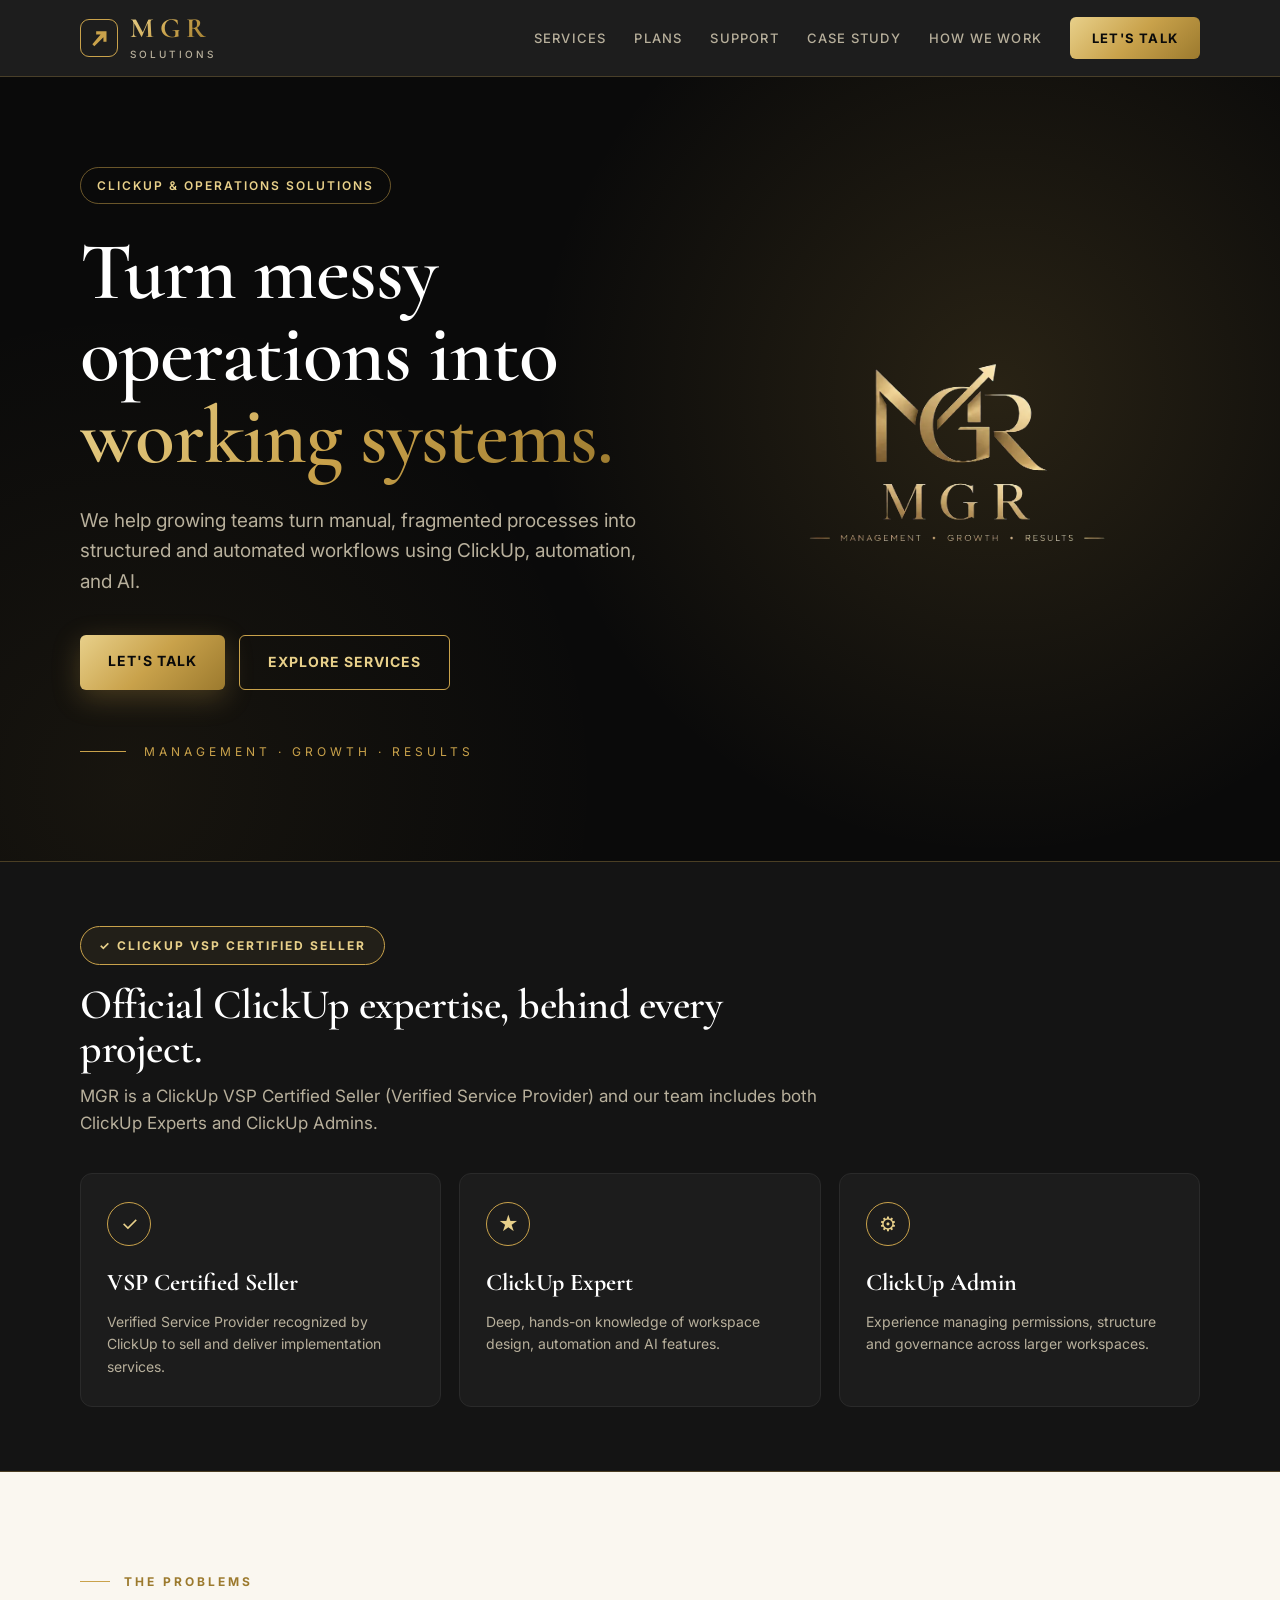
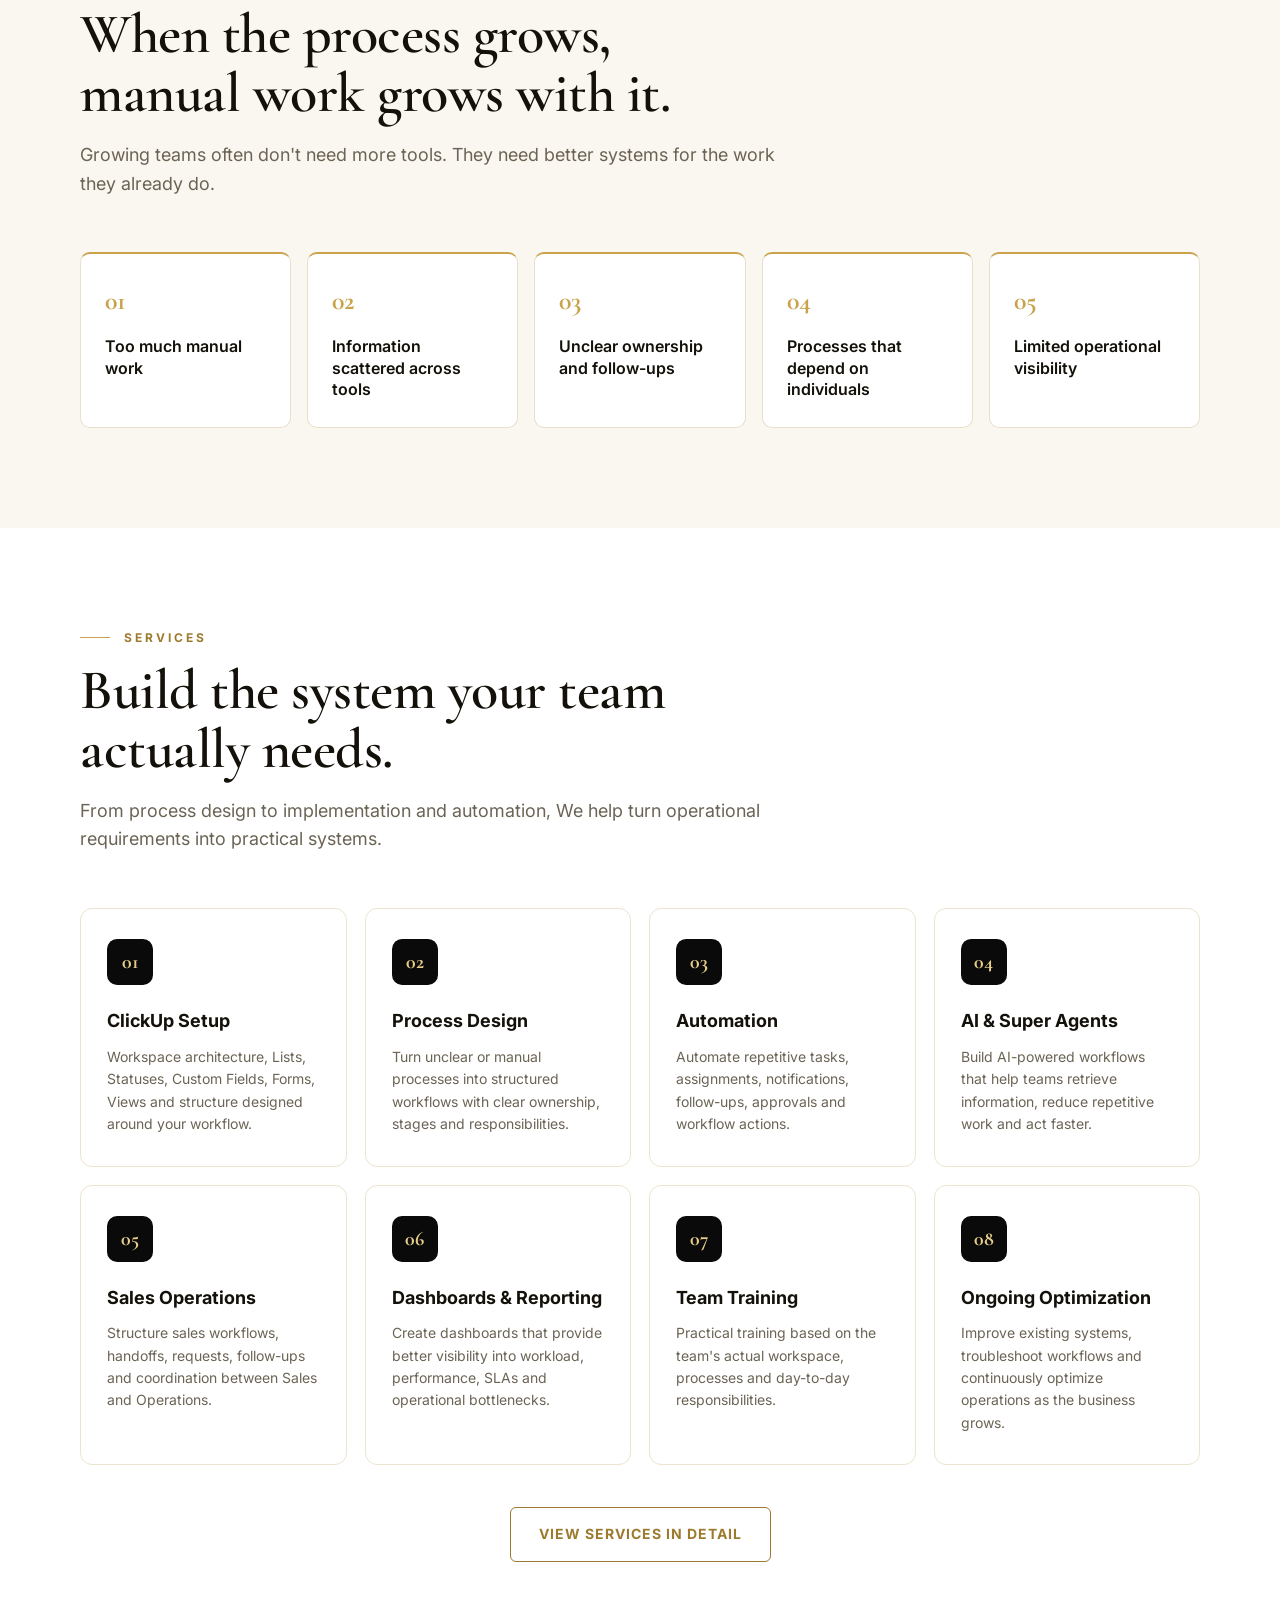
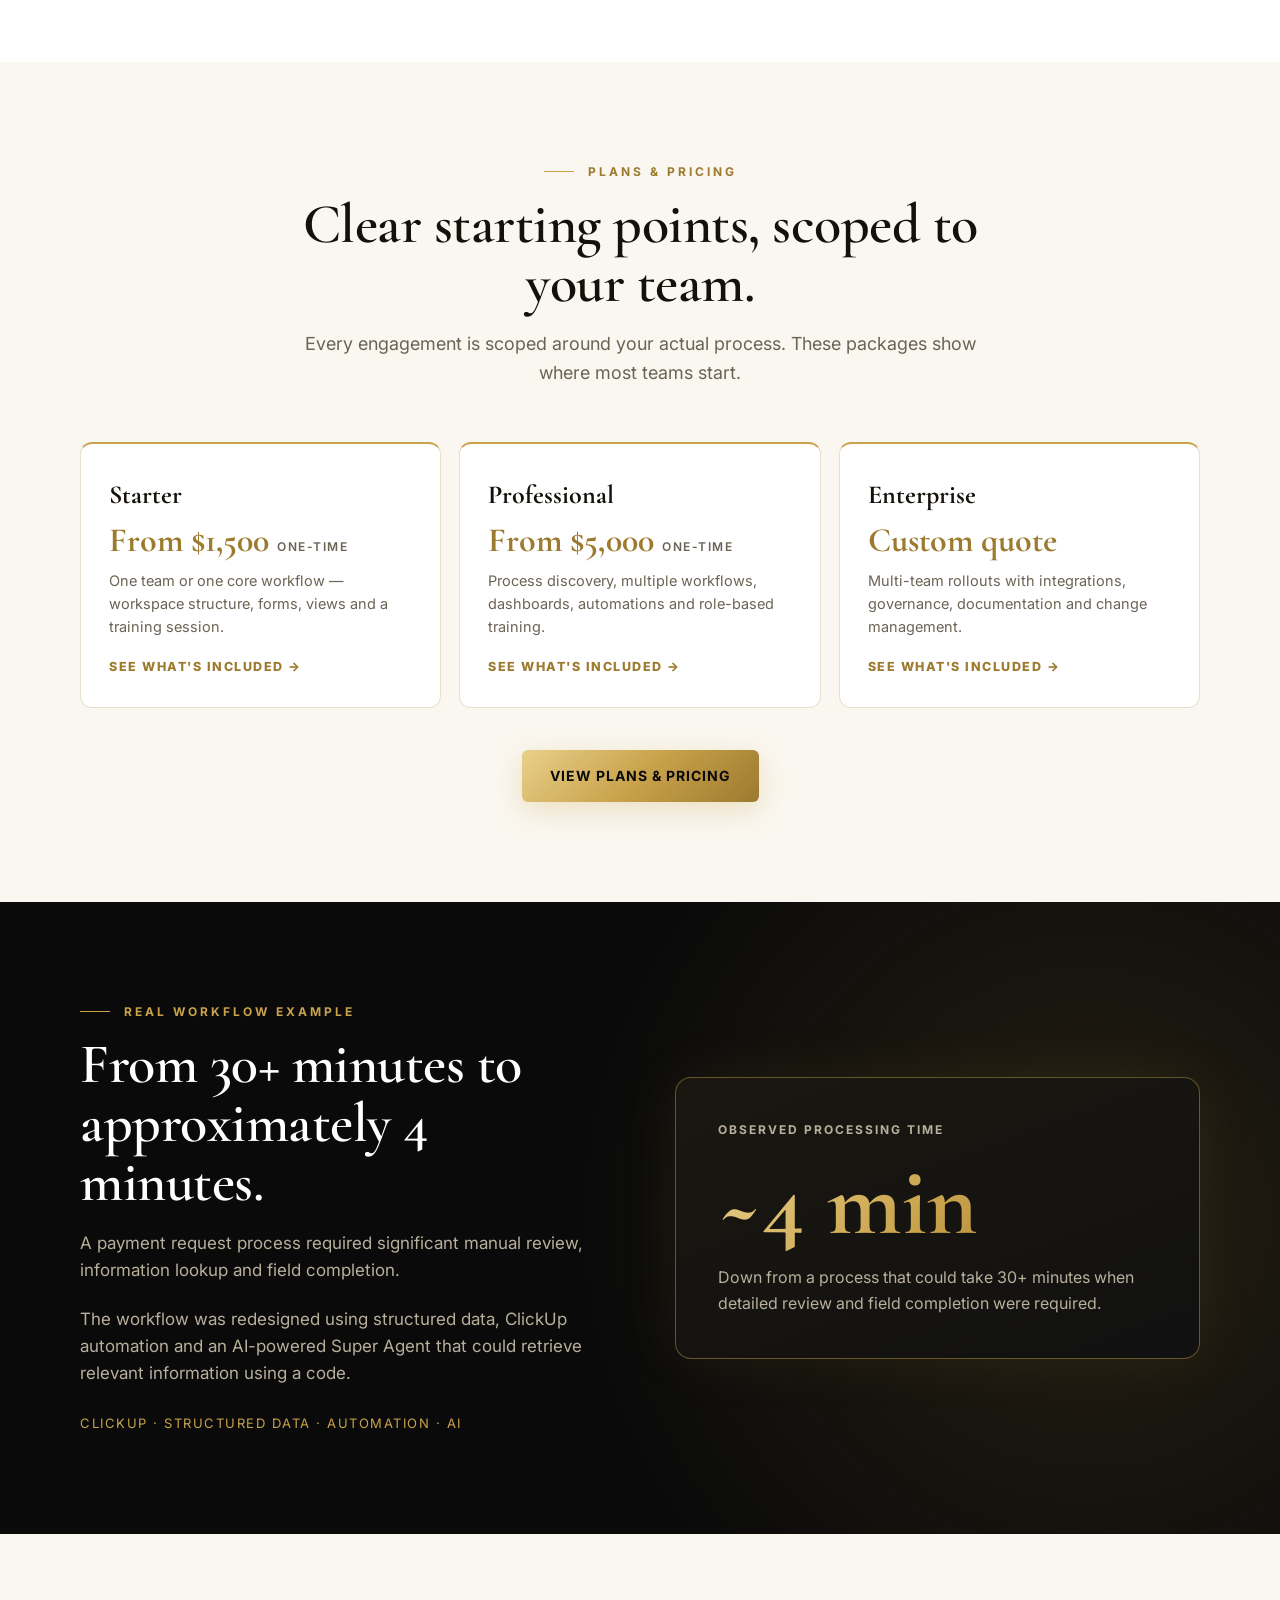
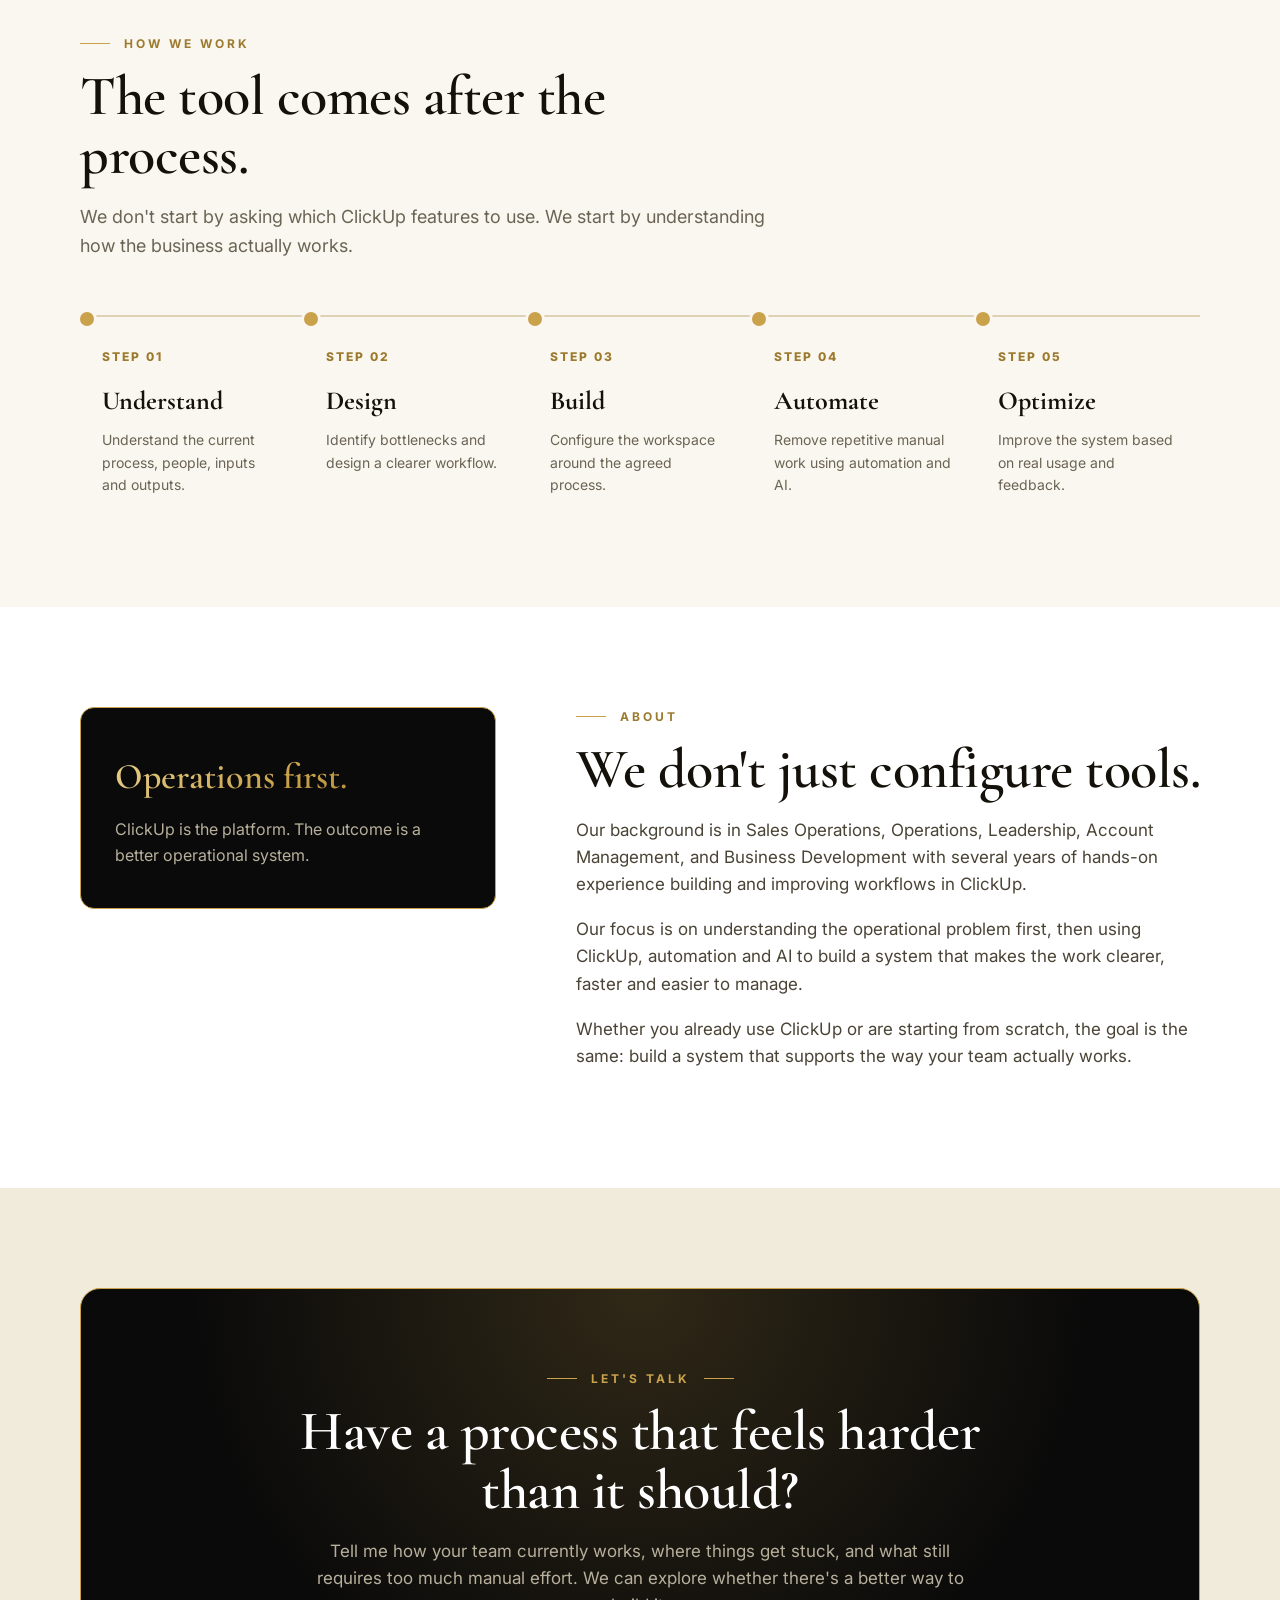
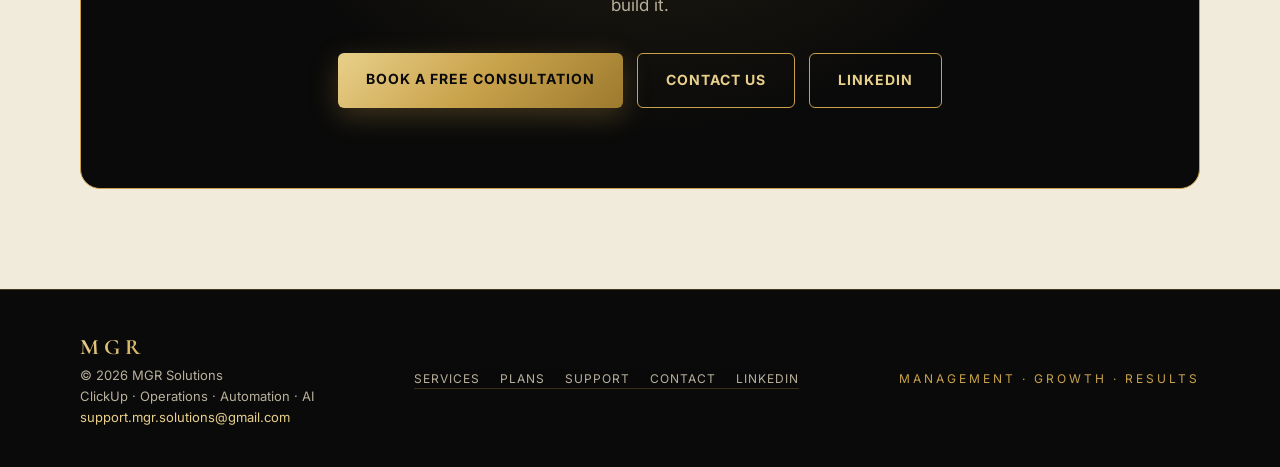
==== index.html @ 0b58a1ce "Match header arrow to logo mark" ====
<!DOCTYPE html>
<html lang="en">
<head>
  <meta charset="UTF-8">
  <meta name="viewport" content="width=device-width, initial-scale=1.0">

  <title>MGR | ClickUp & Operations Solutions</title>
  <meta name="description" content="MGR — Management · Growth · Results. We turn manual and fragmented processes into structured, automated workflows using ClickUp, automation, and AI.">
  <meta name="theme-color" content="#0a0a0a">
  <meta name="author" content="MGR Solutions">

  <link rel="canonical" href="https://mgr-operations.github.io/">
  <meta name="google-site-verification" content="6rIG_R-K0eOKCQrbbVBXYMDTOOjK5aG7Aj3llMGMLXM" />

  <!-- Social sharing -->
  <meta property="og:type" content="website">
  <meta property="og:site_name" content="MGR Solutions">
  <meta property="og:locale" content="en_US">
  <meta property="og:title" content="MGR | ClickUp &amp; Operations Solutions">
  <meta property="og:description" content="Management · Growth · Results. Turn messy operations into working systems with ClickUp, automation and AI.">
  <meta property="og:url" content="https://mgr-operations.github.io/">
  <meta property="og:image" content="https://mgr-operations.github.io/og-image.jpg">
  <meta property="og:image:width" content="1200">
  <meta property="og:image:height" content="630">
  <meta property="og:image:alt" content="MGR Solutions — Management · Growth · Results">
  <meta name="twitter:card" content="summary_large_image">
  <meta name="twitter:title" content="MGR | ClickUp &amp; Operations Solutions">
  <meta name="twitter:description" content="Management · Growth · Results. Turn messy operations into working systems with ClickUp, automation and AI.">
  <meta name="twitter:image" content="https://mgr-operations.github.io/og-image.jpg">
  <meta name="twitter:image:alt" content="MGR Solutions — Management · Growth · Results">

  <!-- Favicon (gold M on black) -->
  <link rel="icon" type="image/png" sizes="512x512" href="favicon.png?v=2">
  <link rel="shortcut icon" href="favicon.png?v=2">
  <link rel="apple-touch-icon" href="favicon.png?v=2">

  <!-- Fonts -->
  <link rel="preconnect" href="https://fonts.googleapis.com">
  <link rel="preconnect" href="https://fonts.gstatic.com" crossorigin>
  <link href="https://fonts.googleapis.com/css2?family=Cormorant+Garamond:wght@500;600;700&family=Inter:wght@400;500;600;700;800&display=swap" rel="stylesheet">

  <!-- Shared styles (used by every page) -->
  <link rel="stylesheet" href="styles.css">

  <!-- Structured data: organisation identity (one definition site-wide) -->
  <script type="application/ld+json">
  {
    "@context": "https://schema.org",
    "@type": "Organization",
    "@id": "https://mgr-operations.github.io/#organization",
    "name": "MGR Solutions",
    "alternateName": "MGR — Management · Growth · Results",
    "url": "https://mgr-operations.github.io/",
    "logo": "https://mgr-operations.github.io/Logo.png",
    "email": "support.mgr.solutions@gmail.com",
    "description": "ClickUp and operations consultancy: process design, workspace implementation, automation and ongoing optimization.",
    "knowsAbout": [
      "ClickUp implementation",
      "Process design and SOPs",
      "Workflow automation",
      "AI agents for operations",
      "Sales operations",
      "Dashboards and reporting"
    ],
    "contactPoint": [
      {
        "@type": "ContactPoint",
        "contactType": "sales",
        "email": "support.mgr.solutions@gmail.com",
        "availableLanguage": "en"
      }
    ],
    "sameAs": [
      "https://www.linkedin.com/company/mgr-ops/"
    ]
  }
  </script>
</head>

<body>

  <!-- NAVIGATION -->
  <nav>
    <div class="container nav-inner">

      <a href="index.html" class="logo" aria-label="MGR Solutions home">
        <span class="logo-mark" aria-hidden="true">
          <svg viewBox="0 0 24 24" aria-hidden="true">
            <path d="M4 19.6 6.4 22 17.3 11.1v5.3H21V4h-12.4v3.7h5.3z"/>
          </svg>
        </span>
        <span class="logo-stack">
          <span class="logo-text">MGR</span>
          <span class="logo-sub">Solutions</span>
        </span>
      </a>

      <input type="checkbox" id="nav-toggle" class="nav-toggle" aria-label="Toggle navigation menu">
      <label for="nav-toggle" class="nav-toggle-label" aria-hidden="true"><span></span><span></span><span></span></label>

      <div class="nav-links">
        <a href="services.html">Services</a>
        <a href="plans.html">Plans</a>
        <a href="support.html">Support</a>
        <a href="#case-study">Case Study</a>
        <a href="#process">How We Work</a>
        <a href="#contact" class="nav-button">Let's Talk</a>
      </div>

    </div>
  </nav>


  <!-- HERO -->
  <header class="hero">
    <div class="container">
      <div class="hero-grid">

        <div class="hero-content">

          <div class="eyebrow">ClickUp & Operations Solutions</div>

          <h1>
            Turn messy operations into
            <span class="gold-text">working systems.</span>
          </h1>

          <p class="hero-text">
            We help growing teams turn manual, fragmented processes into
            structured and automated workflows using ClickUp, automation,
            and AI.
          </p>

          <div class="buttons">
            <a href="#contact" class="button button-primary">Let's Talk</a>
            <a href="services.html" class="button button-secondary">Explore Services</a>
          </div>

          <div class="hero-tagline">Management · Growth · Results</div>

        </div>

        <!-- Hero logo: logo-hero.webp (1120x747, ~16 KB). The full-size
             Logo.png stays in the repository for the schema.org logo and as
             the source for regenerating this file. The text fallback below
             shows if the image cannot load. -->
        <div class="logo-visual">
          <img
            src="logo-hero.webp"
            alt="MGR — Management, Growth, Results"
            width="1120"
            height="747"
            fetchpriority="high"
            onerror="this.parentNode.classList.add('no-img')">
          <div class="logo-fallback">
            <div class="big">MGR</div>
            <div class="tag">Management · Growth · Results</div>
          </div>
        </div>

      </div>
    </div>
  </header>


<!-- CREDENTIALS -->
<section class="credentials" aria-label="ClickUp credentials">
  <div class="container">

    <div class="credentials-head">
      <div class="credentials-badge">✓ ClickUp VSP Certified Seller</div>

      <h2>Official ClickUp expertise, behind every project.</h2>

      <p>
        MGR is a ClickUp VSP Certified Seller (Verified Service Provider)
        and our team includes both ClickUp Experts and ClickUp Admins.
      </p>
    </div>

    <div class="credentials-grid">

      <div class="credential">
        <div class="credential-icon">✓</div>
        <h3>VSP Certified Seller</h3>
        <p>Verified Service Provider recognized by ClickUp to sell and deliver implementation services.</p>
      </div>

      <div class="credential">
        <div class="credential-icon">★</div>
        <h3>ClickUp Expert</h3>
        <p>Deep, hands-on knowledge of workspace design, automation and AI features.</p>
      </div>

      <div class="credential">
        <div class="credential-icon">⚙</div>
        <h3>ClickUp Admin</h3>
        <p>Experience managing permissions, structure and governance across larger workspaces.</p>
      </div>

    </div>

  </div>
</section>

  <!-- PROBLEMS -->
  <section class="problems">
    <div class="container">

      <div class="section-header">
        <div class="section-label">The problems</div>
        <h2>When the process grows, manual work grows with it.</h2>
        <p class="section-description">
          Growing teams often don't need more tools.
          They need better systems for the work they already do.
        </p>
      </div>

      <div class="problem-grid">
        <div class="problem">
          <div class="problem-number">01</div>
          <h3>Too much manual work</h3>
        </div>
        <div class="problem">
          <div class="problem-number">02</div>
          <h3>Information scattered across tools</h3>
        </div>
        <div class="problem">
          <div class="problem-number">03</div>
          <h3>Unclear ownership and follow-ups</h3>
        </div>
        <div class="problem">
          <div class="problem-number">04</div>
          <h3>Processes that depend on individuals</h3>
        </div>
        <div class="problem">
          <div class="problem-number">05</div>
          <h3>Limited operational visibility</h3>
        </div>
      </div>

    </div>
  </section>


  <!-- SERVICES -->
  <section id="services">
    <div class="container">

      <div class="section-header">
        <div class="section-label">Services</div>
        <h2>Build the system your team actually needs.</h2>
        <p class="section-description">
          From process design to implementation and automation,
          We help turn operational requirements into practical systems.
        </p>
      </div>

      <div class="services-grid">

        <div class="service">
          <div class="service-icon">01</div>
          <h3>ClickUp Setup</h3>
          <p>Workspace architecture, Lists, Statuses, Custom Fields, Forms, Views and structure designed around your workflow.</p>
        </div>

        <div class="service">
          <div class="service-icon">02</div>
          <h3>Process Design</h3>
          <p>Turn unclear or manual processes into structured workflows with clear ownership, stages and responsibilities.</p>
        </div>

        <div class="service">
          <div class="service-icon">03</div>
          <h3>Automation</h3>
          <p>Automate repetitive tasks, assignments, notifications, follow-ups, approvals and workflow actions.</p>
        </div>

        <div class="service">
          <div class="service-icon">04</div>
          <h3>AI & Super Agents</h3>
          <p>Build AI-powered workflows that help teams retrieve information, reduce repetitive work and act faster.</p>
        </div>

        <div class="service">
          <div class="service-icon">05</div>
          <h3>Sales Operations</h3>
          <p>Structure sales workflows, handoffs, requests, follow-ups and coordination between Sales and Operations.</p>
        </div>

        <div class="service">
          <div class="service-icon">06</div>
          <h3>Dashboards & Reporting</h3>
          <p>Create dashboards that provide better visibility into workload, performance, SLAs and operational bottlenecks.</p>
        </div>

        <div class="service">
          <div class="service-icon">07</div>
          <h3>Team Training</h3>
          <p>Practical training based on the team's actual workspace, processes and day-to-day responsibilities.</p>
        </div>

        <div class="service">
          <div class="service-icon">08</div>
          <h3>Ongoing Optimization</h3>
          <p>Improve existing systems, troubleshoot workflows and continuously optimize operations as the business grows.</p>
        </div>

      </div>

      <div class="buttons center" style="margin-top: 42px;">
        <a href="services.html" class="button button-secondary" style="color: var(--gold-dark); border-color: var(--gold-dark);">View services in detail</a>
      </div>

    </div>
  </section>


  <!-- PLANS TEASER -->
  <section class="plans-teaser">
    <div class="container">

      <div class="section-header center">
        <div class="section-label">Plans & pricing</div>
        <h2>Clear starting points, scoped to your team.</h2>
        <p class="section-description">
          Every engagement is scoped around your actual process.
          These packages show where most teams start.
        </p>
      </div>

      <div class="teaser-grid">

        <div class="teaser-card">
          <div class="teaser-name">Starter</div>
          <div class="teaser-price">From $1,500 <small>one-time</small></div>
          <p class="teaser-desc">One team or one core workflow — workspace structure, forms, views and a training session.</p>
          <a class="teaser-link" href="plans.html">See what's included →</a>
        </div>

        <div class="teaser-card">
          <div class="teaser-name">Professional</div>
          <div class="teaser-price">From $5,000 <small>one-time</small></div>
          <p class="teaser-desc">Process discovery, multiple workflows, dashboards, automations and role-based training.</p>
          <a class="teaser-link" href="plans.html">See what's included →</a>
        </div>

        <div class="teaser-card">
          <div class="teaser-name">Enterprise</div>
          <div class="teaser-price">Custom quote</div>
          <p class="teaser-desc">Multi-team rollouts with integrations, governance, documentation and change management.</p>
          <a class="teaser-link" href="plans.html">See what's included →</a>
        </div>

      </div>

      <div class="buttons center" style="margin-top: 42px;">
        <a href="plans.html" class="button button-primary">View plans & pricing</a>
      </div>

    </div>
  </section>


  <!-- CASE STUDY -->
  <section id="case-study" class="case-study">
    <div class="container">
      <div class="case-grid">

        <div>
          <div class="section-label">Real workflow example</div>

          <h2>From 30+ minutes to approximately 4 minutes.</h2>

          <p class="case-description">
            A payment request process required significant manual
            review, information lookup and field completion.
          </p>

          <p class="case-description">
            The workflow was redesigned using structured data,
            ClickUp automation and an AI-powered Super Agent
            that could retrieve relevant information using a code.
          </p>

          <div class="case-tools">ClickUp · Structured Data · Automation · AI</div>
        </div>

        <div class="case-result">
          <div class="result-label">Observed processing time</div>
          <div class="result-number">~4 min</div>
          <p class="result-text">
            Down from a process that could take 30+ minutes
            when detailed review and field completion were required.
          </p>
        </div>

      </div>
    </div>
  </section>


  <!-- PROCESS -->
  <section id="process" class="process">
    <div class="container">

      <div class="section-header">
        <div class="section-label">How We work</div>
        <h2>The tool comes after the process.</h2>
        <p class="section-description">
          We don't start by asking which ClickUp features to use.
          We start by understanding how the business actually works.
        </p>
      </div>

      <div class="process-grid">

        <div class="process-step">
          <div class="step-number">STEP 01</div>
          <h3>Understand</h3>
          <p>Understand the current process, people, inputs and outputs.</p>
        </div>

        <div class="process-step">
          <div class="step-number">STEP 02</div>
          <h3>Design</h3>
          <p>Identify bottlenecks and design a clearer workflow.</p>
        </div>

        <div class="process-step">
          <div class="step-number">STEP 03</div>
          <h3>Build</h3>
          <p>Configure the workspace around the agreed process.</p>
        </div>

        <div class="process-step">
          <div class="step-number">STEP 04</div>
          <h3>Automate</h3>
          <p>Remove repetitive manual work using automation and AI.</p>
        </div>

        <div class="process-step">
          <div class="step-number">STEP 05</div>
          <h3>Optimize</h3>
          <p>Improve the system based on real usage and feedback.</p>
        </div>

      </div>

    </div>
  </section>


  <!-- ABOUT -->
  <section>
    <div class="container">
      <div class="about-grid">

        <div class="about-box">
          <h3>Operations first.</h3>
          <p>ClickUp is the platform. The outcome is a better operational system.</p>
        </div>

        <div class="about-text">
          <div class="section-label">About</div>

          <h2>We don't just configure tools.</h2>

          <p>
            Our background is in Sales Operations, Operations, Leadership, Account Management, and Business Development 
            with several years of hands-on experience building and improving
            workflows in ClickUp.
          </p>

          <p>
            Our focus is on understanding the operational problem first,
            then using ClickUp, automation and AI to build a system that
            makes the work clearer, faster and easier to manage.
          </p>

          <p>
            Whether you already use ClickUp or are starting from scratch,
            the goal is the same: build a system that supports the way
            your team actually works.
          </p>
        </div>

      </div>
    </div>
  </section>


  <!-- CTA -->
  <section id="contact" class="cta">
    <div class="container">
      <div class="cta-box">

        <div class="section-label">Let's talk</div>

        <h2>Have a process that feels harder than it should?</h2>

        <p>
          Tell me how your team currently works, where things get stuck,
          and what still requires too much manual effort.
          We can explore whether there's a better way to build it.
        </p>

        <div class="buttons center">
          <a
            href="https://calendar.app.google/kSTQg4EKwsXCZoSx8"
            target="_blank"
            rel="noopener"
            class="button button-primary">
            Book a Free Consultation
          </a>
          <a
            href="mailto:support.mgr.solutions@gmail.com?subject=Enquiry%20-%20MGR%20Solutions"
            class="button button-secondary">
            Contact Us
          </a>
          <a
            href="https://www.linkedin.com/company/mgr-ops/home/?viewAsMember=true"
            target="_blank"
            rel="noopener"
            class="button button-secondary">
            LinkedIn
          </a>
        </div>

      </div>
    </div>
  </section>


  <!-- FOOTER -->
  <footer>
    <div class="container footer-inner">
      <div>
        <div class="footer-brand">MGR</div>
        <div>© 2026 MGR Solutions</div>
        <div>ClickUp · Operations · Automation · AI</div>
        <div><a class="footer-email" href="mailto:support.mgr.solutions@gmail.com">support.mgr.solutions@gmail.com</a></div>
      </div>

      <nav class="footer-links" aria-label="Footer">
        <a href="services.html">Services</a>
        <a href="plans.html">Plans</a>
        <a href="support.html">Support</a>
        <a href="#contact">Contact</a>
        <a href="https://www.linkedin.com/company/mgr-ops/home/?viewAsMember=true" target="_blank" rel="noopener">LinkedIn</a>
      </nav>

      <div class="footer-tagline">Management · Growth · Results</div>
    </div>
  </footer>

</body>
</html>
---- styles.css ----
/* ============================================================
   MGR Solutions — shared stylesheet
   Used by index.html, services.html, plans.html, support.html
   Extracted from the original inline <style> in index.html.
   ============================================================ */

:root {
  --black: #0a0a0a;
  --charcoal: #141414;
  --graphite: #1c1c1c;
  --line-dark: #2a2a2a;
  --gold: #c9a24b;
  --gold-light: #e8d08a;
  --gold-dark: #9c7a2e;
  --gold-gradient: linear-gradient(135deg, #e8d08a 0%, #c9a24b 50%, #9c7a2e 100%);
  --ivory: #faf7f0;
  --cream: #f1ebdc;
  --text: #14110a;
  --muted: #6b6455;
  --muted-light: #b8b09c;
  --serif: "Cormorant Garamond", "Playfair Display", Georgia, serif;
  --sans: Inter, -apple-system, BlinkMacSystemFont, "Segoe UI", Roboto, Arial, sans-serif;
}

* { margin: 0; padding: 0; box-sizing: border-box; }

html { scroll-behavior: smooth; scroll-padding-top: 80px; }

body {
  font-family: var(--sans);
  background: #ffffff;
  color: var(--text);
  line-height: 1.6;
  -webkit-font-smoothing: antialiased;
}

a { text-decoration: none; color: inherit; }

.container { width: min(1120px, 92%); margin: 0 auto; }

.gold-text {
  background: var(--gold-gradient);
  -webkit-background-clip: text;
  background-clip: text;
  -webkit-text-fill-color: transparent;
  color: var(--gold);
}

/* ---------- NAVIGATION ---------- */

nav {
  position: sticky;
  top: 0;
  z-index: 1000;
  background: rgba(10, 10, 10, 0.92);
  backdrop-filter: blur(12px);
  -webkit-backdrop-filter: blur(12px);
  border-bottom: 1px solid rgba(201, 162, 75, 0.25);
}

.nav-inner {
  height: 76px;
  display: flex;
  align-items: center;
  justify-content: space-between;
}

.logo {
  display: flex;
  align-items: center;
  gap: 12px;
}

.logo-mark {
  width: 38px;
  height: 38px;
  border: 1px solid var(--gold);
  border-radius: 9px;
  display: flex;
  align-items: center;
  justify-content: center;
}

.logo-mark svg { width: 20px; height: 20px; fill: var(--gold); }

.logo-text {
  font-family: var(--serif);
  font-size: 28px;
  font-weight: 700;
  letter-spacing: 6px;
  line-height: 1;
  background: var(--gold-gradient);
  -webkit-background-clip: text;
  background-clip: text;
  -webkit-text-fill-color: transparent;
}

.logo-sub {
  font-size: 10px;
  letter-spacing: 3px;
  text-transform: uppercase;
  color: var(--muted-light);
  margin-top: 4px;
  display: block;
  -webkit-text-fill-color: var(--muted-light);
  font-family: var(--sans);
  font-weight: 500;
  letter-spacing: 3px;
}

.logo-stack { display: flex; flex-direction: column; }

.nav-links {
  display: flex;
  gap: 28px;
  align-items: center;
  font-size: 13px;
  font-weight: 500;
  letter-spacing: 1.2px;
  text-transform: uppercase;
  color: var(--muted-light);
}

.nav-links a:hover { color: var(--gold-light); }

.nav-links a.active { color: var(--gold-light); }

.nav-links .nav-button {
  padding: 11px 22px;
  border-radius: 6px;
  background: var(--gold-gradient);
  color: var(--black);
  font-weight: 700;
}

.nav-links .nav-button:hover { color: var(--black); opacity: 0.9; }

/* Mobile menu (CSS-only toggle) */

.nav-toggle { display: none; }
.nav-toggle-label { display: none; }

/* ---------- HERO ---------- */

.hero {
  position: relative;
  padding: 90px 0 100px;
  background:
    radial-gradient(circle at 78% 40%, rgba(201,162,75,0.16) 0, transparent 42%),
    radial-gradient(circle at 10% 90%, rgba(201,162,75,0.07) 0, transparent 35%),
    var(--black);
  color: #fff;
  overflow: hidden;
}

.hero-grid {
  display: grid;
  grid-template-columns: 1.1fr 0.9fr;
  gap: 40px;
  align-items: center;
}

.eyebrow {
  display: inline-block;
  padding: 8px 16px;
  border: 1px solid rgba(201,162,75,0.5);
  border-radius: 999px;
  font-size: 12px;
  font-weight: 600;
  letter-spacing: 2px;
  text-transform: uppercase;
  color: var(--gold-light);
  margin-bottom: 28px;
}

h1 {
  font-family: var(--serif);
  font-size: clamp(46px, 6.4vw, 82px);
  line-height: 1;
  letter-spacing: -1px;
  font-weight: 600;
  margin-bottom: 28px;
  color: #fff;
}

.hero-text {
  font-size: 19px;
  color: var(--muted-light);
  max-width: 560px;
  margin-bottom: 38px;
}

.buttons { display: flex; gap: 14px; flex-wrap: wrap; }
.buttons.center { justify-content: center; }

.button {
  display: inline-block;
  padding: 15px 28px;
  border-radius: 6px;
  font-weight: 700;
  font-size: 14px;
  letter-spacing: 1px;
  text-transform: uppercase;
  transition: 0.25s ease;
}

.button-primary {
  background: var(--gold-gradient);
  color: var(--black);
  box-shadow: 0 8px 28px rgba(201,162,75,0.28);
}

.button-primary:hover { transform: translateY(-2px); box-shadow: 0 12px 34px rgba(201,162,75,0.4); }

.button-secondary {
  border: 1px solid var(--gold);
  color: var(--gold-light);
  background: transparent;
}

.button-secondary:hover { background: rgba(201,162,75,0.12); }

/* Logo visual in hero */
.logo-visual {
  position: relative;
  display: flex;
  align-items: center;
  justify-content: center;
}

.logo-visual img {
  width: 100%;
  max-width: 560px;
  height: auto;
  display: block;
  mix-blend-mode: lighten;
  -webkit-mask-image: radial-gradient(ellipse at center, #000 55%, transparent 100%);
  mask-image: radial-gradient(ellipse at center, #000 55%, transparent 100%);
}

/* Fallback shown only if Logo.png is missing */
.logo-fallback { display: none; text-align: center; }

.logo-visual.no-img img { display: none; }
.logo-visual.no-img .logo-fallback { display: block; }

.logo-fallback .big {
  font-family: var(--serif);
  font-size: clamp(90px, 14vw, 170px);
  font-weight: 700;
  line-height: 1;
  letter-spacing: 8px;
  background: var(--gold-gradient);
  -webkit-background-clip: text;
  background-clip: text;
  -webkit-text-fill-color: transparent;
}

.logo-fallback .tag {
  margin-top: 14px;
  font-size: 13px;
  letter-spacing: 4px;
  text-transform: uppercase;
  color: var(--gold);
}

.hero-tagline {
  margin-top: 52px;
  display: flex;
  align-items: center;
  gap: 18px;
  font-size: 12px;
  letter-spacing: 4px;
  text-transform: uppercase;
  color: var(--gold);
}

.hero-tagline::before {
  content: "";
  width: 46px;
  height: 1px;
  background: var(--gold);
}

/* ---------- GENERAL SECTIONS ---------- */

section { padding: 100px 0; }

.section-header { max-width: 700px; margin-bottom: 54px; }

.section-header.center { margin-left: auto; margin-right: auto; text-align: center; }
.section-header.center .section-label { justify-content: center; }

.section-label {
  text-transform: uppercase;
  font-size: 12px;
  letter-spacing: 3px;
  font-weight: 700;
  color: var(--gold-dark);
  margin-bottom: 14px;
  display: flex;
  align-items: center;
  gap: 14px;
}

.section-label::before {
  content: "";
  width: 30px;
  height: 1px;
  background: var(--gold);
}

h2 {
  font-family: var(--serif);
  font-size: clamp(36px, 5vw, 56px);
  line-height: 1.05;
  letter-spacing: -0.5px;
  font-weight: 600;
  margin-bottom: 18px;
}

.section-description { color: var(--muted); font-size: 18px; }

/* ---------- INNER PAGE HERO ---------- */

.page-hero {
  background:
    radial-gradient(circle at 82% 25%, rgba(201,162,75,0.16) 0, transparent 45%),
    var(--black);
  color: #fff;
  padding: 64px 0 62px;
}

.breadcrumb {
  font-size: 12px;
  letter-spacing: 2px;
  text-transform: uppercase;
  color: var(--muted-light);
  margin-bottom: 26px;
}

.breadcrumb a { color: var(--gold); }
.breadcrumb a:hover { color: var(--gold-light); }
.breadcrumb .sep { margin: 0 9px; color: #5a564b; }

.page-hero h1 {
  font-size: clamp(40px, 5.6vw, 66px);
  margin-bottom: 20px;
  max-width: 900px;
}

.page-hero .lead {
  font-size: 18px;
  color: var(--muted-light);
  max-width: 660px;
  margin-bottom: 32px;
}

/* ---------- CREDENTIALS ---------- */

.credentials {
  padding: 64px 0;
  background: var(--charcoal);
  border-top: 1px solid rgba(201,162,75,0.3);
  border-bottom: 1px solid rgba(201,162,75,0.3);
  color: #fff;
}

.credentials-head {
  max-width: 760px;
  margin-bottom: 36px;
}

.credentials-badge {
  display: inline-flex;
  align-items: center;
  gap: 10px;
  padding: 9px 18px;
  border: 1px solid var(--gold);
  border-radius: 999px;
  font-size: 12px;
  font-weight: 700;
  letter-spacing: 2px;
  text-transform: uppercase;
  color: var(--gold-light);
  background: rgba(201,162,75,0.08);
  margin-bottom: 18px;
}

.credentials-head h2 {
  font-size: clamp(30px, 4vw, 42px);
  color: #fff;
  margin-bottom: 12px;
}

.credentials-head p {
  color: var(--muted-light);
  font-size: 17px;
}

.credentials-grid {
  display: grid;
  grid-template-columns: repeat(3, 1fr);
  gap: 18px;
}

.credential {
  padding: 28px 26px;
  border: 1px solid var(--line-dark);
  border-radius: 12px;
  background: var(--graphite);
  transition: 0.25s ease;
}

.credential:hover {
  border-color: var(--gold);
  transform: translateY(-4px);
}

.credential-icon {
  width: 44px;
  height: 44px;
  display: flex;
  align-items: center;
  justify-content: center;
  border: 1px solid var(--gold);
  border-radius: 50%;
  color: var(--gold-light);
  font-size: 20px;
  margin-bottom: 18px;
}

.credential h3 {
  font-family: var(--serif);
  font-size: 24px;
  font-weight: 700;
  margin-bottom: 8px;
  color: #fff;
}

.credential p {
  font-size: 14px;
  color: var(--muted-light);
}

/* ---------- PROBLEMS ---------- */

.problems { background: var(--ivory); }

.problem-grid {
  display: grid;
  grid-template-columns: repeat(5, 1fr);
  gap: 16px;
}

.problem {
  background: #fff;
  padding: 26px 24px;
  border: 1px solid #e8e0cc;
  border-top: 2px solid var(--gold);
  border-radius: 10px;
  min-height: 150px;
}

.problem-number {
  font-family: var(--serif);
  font-size: 26px;
  font-weight: 700;
  color: var(--gold);
  margin-bottom: 14px;
}

.problem h3 { font-size: 16px; line-height: 1.35; font-weight: 600; }

/* ---------- SERVICES ---------- */

.services-grid {
  display: grid;
  grid-template-columns: repeat(4, 1fr);
  gap: 18px;
}

.service {
  padding: 30px 26px;
  border: 1px solid #ece4d0;
  border-radius: 12px;
  background: #fff;
  transition: 0.25s ease;
}

.service:hover {
  transform: translateY(-5px);
  border-color: var(--gold);
  box-shadow: 0 16px 40px rgba(156,122,46,0.15);
}

.service-icon {
  width: 46px;
  height: 46px;
  display: flex;
  align-items: center;
  justify-content: center;
  border-radius: 10px;
  background: var(--black);
  color: var(--gold-light);
  font-family: var(--serif);
  font-size: 20px;
  font-weight: 700;
  margin-bottom: 22px;
}

.service h3 { font-size: 18px; margin-bottom: 10px; font-weight: 700; }
.service p { font-size: 14px; color: var(--muted); }

/* Service detail rows (services.html) */

.service-detail {
  display: grid;
  grid-template-columns: 0.9fr 1.1fr;
  gap: 50px;
  padding: 46px 0;
  border-top: 1px solid #e8e0cc;
  align-items: start;
}

.service-detail:first-of-type { border-top: none; padding-top: 0; }

.service-detail .service-num {
  font-family: var(--serif);
  font-size: 22px;
  font-weight: 700;
  color: var(--gold);
  margin-bottom: 8px;
}

.service-detail h3 {
  font-family: var(--serif);
  font-size: clamp(28px, 3vw, 36px);
  font-weight: 600;
  line-height: 1.1;
  margin-bottom: 14px;
}

.service-detail .service-desc { color: var(--muted); font-size: 16.5px; margin-bottom: 14px; }

.detail-list {
  list-style: none;
  display: grid;
  grid-template-columns: 1fr 1fr;
  gap: 10px 24px;
}

.detail-list li {
  position: relative;
  padding-left: 26px;
  font-size: 15px;
  color: #4a4436;
}

.detail-list li::before {
  content: "✓";
  position: absolute;
  left: 0;
  top: 0;
  color: var(--gold-dark);
  font-weight: 800;
}

/* ---------- CASE STUDY ---------- */

.case-study {
  background:
    radial-gradient(circle at 85% 50%, rgba(201,162,75,0.14) 0, transparent 45%),
    var(--black);
  color: #fff;
}

.case-grid {
  display: grid;
  grid-template-columns: 1fr 1fr;
  gap: 70px;
  align-items: center;
}

.case-study .section-label { color: var(--gold); }
.case-study h2 { color: #fff; }

.case-description { color: var(--muted-light); font-size: 17px; margin-bottom: 22px; }

.case-result {
  border: 1px solid rgba(201,162,75,0.45);
  border-radius: 16px;
  padding: 42px;
  background: linear-gradient(160deg, #1a1710 0%, #111 100%);
  box-shadow: 0 0 60px rgba(201,162,75,0.08);
}

.result-label {
  font-size: 12px;
  color: var(--muted-light);
  text-transform: uppercase;
  letter-spacing: 2px;
  font-weight: 700;
  margin-bottom: 16px;
}

.result-number {
  font-family: var(--serif);
  font-size: clamp(64px, 8vw, 96px);
  line-height: 1;
  font-weight: 700;
  margin-bottom: 14px;
  background: var(--gold-gradient);
  -webkit-background-clip: text;
  background-clip: text;
  -webkit-text-fill-color: transparent;
}

.result-text { color: var(--muted-light); }

.case-tools {
  margin-top: 26px;
  font-size: 13px;
  letter-spacing: 1.5px;
  text-transform: uppercase;
  color: var(--gold);
}

/* ---------- PROCESS ---------- */

.process { background: var(--ivory); }

.process-grid { display: grid; grid-template-columns: repeat(5, 1fr); gap: 0; }

.process-step {
  padding: 30px 22px 10px;
  border-top: 2px solid #ddd2b4;
  position: relative;
}

.process-step::before {
  content: "";
  position: absolute;
  top: -8px;
  left: 0;
  width: 14px;
  height: 14px;
  background: var(--gold);
  border: 3px solid var(--ivory);
  box-sizing: content-box;
  border-radius: 50%;
  margin-left: -3px;
}

.step-number {
  font-size: 12px;
  color: var(--gold-dark);
  font-weight: 800;
  letter-spacing: 2px;
  margin-bottom: 14px;
}

.process-step h3 {
  font-family: var(--serif);
  font-size: 26px;
  font-weight: 700;
  margin-bottom: 8px;
}

.process-step p { color: var(--muted); font-size: 14px; }

/* ---------- ABOUT ---------- */

.about-grid {
  display: grid;
  grid-template-columns: 0.8fr 1.2fr;
  gap: 80px;
  align-items: start;
}

.about-box {
  padding: 40px 34px;
  background: var(--black);
  border: 1px solid var(--gold);
  border-radius: 14px;
  color: #fff;
}

.about-box h3 {
  font-family: var(--serif);
  font-size: 36px;
  font-weight: 600;
  margin-bottom: 12px;
  background: var(--gold-gradient);
  -webkit-background-clip: text;
  background-clip: text;
  -webkit-text-fill-color: transparent;
}

.about-box p { color: var(--muted-light); }

.about-text p { color: #4a4436; font-size: 17px; margin-bottom: 18px; }

/* ---------- PLANS TEASER (home) ---------- */

.plans-teaser { background: var(--ivory); }

.teaser-grid {
  display: grid;
  grid-template-columns: repeat(3, 1fr);
  gap: 18px;
}

.teaser-card {
  display: flex;
  flex-direction: column;
  background: #fff;
  border: 1px solid #e8e0cc;
  border-top: 2px solid var(--gold);
  border-radius: 12px;
  padding: 30px 28px;
  transition: 0.25s ease;
}

.teaser-card:hover {
  transform: translateY(-5px);
  border-color: var(--gold);
  box-shadow: 0 16px 40px rgba(156,122,46,0.15);
}

.teaser-name {
  font-family: var(--serif);
  font-size: 26px;
  font-weight: 700;
  margin-bottom: 6px;
}

.teaser-price {
  font-family: var(--serif);
  font-size: 34px;
  font-weight: 700;
  line-height: 1.1;
  color: var(--gold-dark);
  margin-bottom: 10px;
}

.teaser-price small {
  font-family: var(--sans);
  font-size: 12px;
  font-weight: 600;
  letter-spacing: 1.5px;
  text-transform: uppercase;
  color: var(--muted);
}

.teaser-desc { font-size: 14.5px; color: var(--muted); margin-bottom: 18px; }

.teaser-link {
  margin-top: auto;
  font-size: 12.5px;
  font-weight: 800;
  letter-spacing: 1.5px;
  text-transform: uppercase;
  color: var(--gold-dark);
}

.teaser-card:hover .teaser-link { color: var(--gold); }

/* ---------- PRICING (plans.html) ---------- */

.pricing-grid {
  display: grid;
  grid-template-columns: repeat(3, 1fr);
  gap: 20px;
  align-items: stretch;
}

.price-card {
  position: relative;
  display: flex;
  flex-direction: column;
  background: #fff;
  border: 1px solid #e4dcc8;
  border-radius: 16px;
  padding: 38px 32px;
  transition: 0.25s ease;
}

.price-card:hover {
  transform: translateY(-6px);
  border-color: var(--gold);
  box-shadow: 0 18px 44px rgba(156,122,46,0.16);
}

.price-card.featured {
  background:
    radial-gradient(circle at 50% 0%, rgba(201,162,75,0.18) 0, transparent 60%),
    var(--black);
  border-color: var(--gold);
  color: #fff;
  box-shadow: 0 22px 54px rgba(156,122,46,0.3);
}

.price-badge {
  position: absolute;
  top: -14px;
  left: 32px;
  background: var(--gold-gradient);
  color: var(--black);
  font-size: 11px;
  font-weight: 800;
  letter-spacing: 1.5px;
  text-transform: uppercase;
  padding: 6px 15px;
  border-radius: 999px;
}

.price-name {
  font-family: var(--serif);
  font-size: 32px;
  font-weight: 700;
  margin-bottom: 6px;
}

.price-for {
  font-size: 13.5px;
  color: var(--muted);
  margin-bottom: 24px;
  min-height: 42px;
}

.price-card.featured .price-for { color: var(--muted-light); }

.price-amount {
  font-family: var(--serif);
  font-size: 48px;
  font-weight: 700;
  line-height: 1;
  margin-bottom: 8px;
}

.price-card.featured .price-amount {
  background: var(--gold-gradient);
  -webkit-background-clip: text;
  background-clip: text;
  -webkit-text-fill-color: transparent;
}

.price-amount.custom { font-size: 36px; }

.price-from {
  display: block;
  font-size: 11.5px;
  letter-spacing: 2px;
  text-transform: uppercase;
  color: var(--gold-dark);
  font-weight: 700;
  margin-bottom: 26px;
}

.price-card.featured .price-from { color: var(--gold-light); }

.price-features {
  list-style: none;
  margin: 0 0 30px;
  flex: 1;
}

.price-features li {
  position: relative;
  padding-left: 26px;
  margin-bottom: 11px;
  font-size: 14.5px;
  color: #4a4436;
}

.price-card.featured .price-features li { color: #ded7c5; }

.price-features li::before {
  content: "✓";
  position: absolute;
  left: 0;
  top: 0;
  color: var(--gold);
  font-weight: 800;
}

.price-card .button { text-align: center; }

/* Comparison table */

.table-wrap {
  overflow-x: auto;
  border: 1px solid #e4dcc8;
  border-radius: 12px;
  background: #fff;
}

.plans-table {
  width: 100%;
  min-width: 680px;
  border-collapse: collapse;
  font-size: 14.5px;
}

.plans-table th,
.plans-table td {
  padding: 15px 18px;
  text-align: left;
  border-bottom: 1px solid #eee7d6;
}

.plans-table thead th {
  background: var(--black);
  color: var(--gold-light);
  font-size: 12px;
  letter-spacing: 1.5px;
  text-transform: uppercase;
  border-bottom: none;
}

.plans-table tbody th { font-weight: 600; color: var(--text); }
.plans-table tbody td { color: var(--muted); }
.plans-table .yes { color: var(--gold-dark); font-weight: 800; }
.plans-table .col-center { text-align: center; }
.plans-table tbody tr:last-child th,
.plans-table tbody tr:last-child td { border-bottom: none; }
.plans-table tbody tr:hover { background: #fbf8f1; }

/* Retainer / add-on cards */

.retainer-grid {
  display: grid;
  grid-template-columns: repeat(3, 1fr);
  gap: 18px;
}

.retainer-card {
  background: #fff;
  border: 1px solid #e4dcc8;
  border-radius: 12px;
  padding: 30px 28px;
  transition: 0.25s ease;
}

.retainer-card:hover { border-color: var(--gold); transform: translateY(-4px); }

.retainer-card h3 { font-family: var(--serif); font-size: 25px; font-weight: 700; margin-bottom: 4px; }

.retainer-price {
  font-size: 13px;
  font-weight: 800;
  letter-spacing: 1.5px;
  text-transform: uppercase;
  color: var(--gold-dark);
  margin-bottom: 14px;
  display: block;
}

.retainer-card p { font-size: 14.5px; color: var(--muted); }

.price-disclaimer {
  margin-top: 34px;
  padding: 20px 24px;
  border-left: 3px solid var(--gold);
  background: var(--ivory);
  border-radius: 0 10px 10px 0;
  font-size: 14.5px;
  color: var(--muted);
}

/* ---------- FAQ ---------- */

.faq-list details {
  background: #fff;
  border: 1px solid #e4dcc8;
  border-radius: 10px;
  margin-bottom: 12px;
  padding: 0 24px;
  transition: border-color 0.2s ease;
}

.faq-list details[open] { border-color: var(--gold); }

.faq-list summary {
  cursor: pointer;
  list-style: none;
  padding: 20px 0;
  font-weight: 600;
  font-size: 16px;
  display: flex;
  justify-content: space-between;
  align-items: center;
  gap: 20px;
}

.faq-list summary::-webkit-details-marker { display: none; }

.faq-list summary::after {
  content: "+";
  color: var(--gold);
  font-size: 24px;
  font-weight: 400;
  line-height: 1;
  flex-shrink: 0;
}

.faq-list details[open] summary::after { content: "–"; }

.faq-list details p {
  padding: 0 0 20px;
  color: var(--muted);
  font-size: 15px;
  max-width: 780px;
}

.faq-list details p + p { padding-top: 0; margin-top: -8px; }

/* ---------- FORMS (support.html) ---------- */

.form-card {
  background: #fff;
  border: 1px solid #e4dcc8;
  border-top: 2px solid var(--gold);
  border-radius: 12px;
  padding: 40px 36px;
  box-shadow: 0 16px 44px rgba(156,122,46,0.1);
}

.form-card h3 { font-family: var(--serif); font-size: 30px; font-weight: 700; margin-bottom: 6px; }
.form-card .form-intro { color: var(--muted); font-size: 15px; margin-bottom: 26px; }

.form-grid {
  display: grid;
  grid-template-columns: 1fr 1fr;
  gap: 18px;
}

.form-field { display: flex; flex-direction: column; gap: 7px; }
.form-field.full { grid-column: 1 / -1; }

.form-field label {
  font-size: 12px;
  font-weight: 700;
  letter-spacing: 1.2px;
  text-transform: uppercase;
  color: #4a4436;
}

.form-field input,
.form-field select,
.form-field textarea {
  width: 100%;
  padding: 13px 14px;
  border: 1px solid #ddd5c2;
  border-radius: 8px;
  font-family: var(--sans);
  font-size: 15px;
  color: var(--text);
  background: #fff;
  transition: border-color 0.2s ease, box-shadow 0.2s ease;
}

.form-field input:focus,
.form-field select:focus,
.form-field textarea:focus {
  outline: none;
  border-color: var(--gold);
  box-shadow: 0 0 0 3px rgba(201,162,75,0.18);
}

.form-field textarea { resize: vertical; min-height: 130px; }

.form-actions {
  margin-top: 24px;
  display: flex;
  gap: 16px;
  align-items: center;
  flex-wrap: wrap;
}

.form-note { font-size: 13px; color: var(--muted); }

.form-status {
  display: none;
  margin-top: 18px;
  font-size: 14.5px;
  padding: 14px 16px;
  border-radius: 8px;
}

.form-status.ok {
  display: block;
  background: #f2f7ec;
  border: 1px solid #cfe0b8;
  color: #3f6b2a;
}

.form-status.error {
  display: block;
  background: #fdf0ee;
  border: 1px solid #f0c9c2;
  color: #91422f;
}

.form-status a { text-decoration: underline; font-weight: 700; }

/* Honeypot spam trap */
.hp-field { position: absolute; left: -9999px; width: 1px; height: 1px; overflow: hidden; }

.support-grid {
  display: grid;
  grid-template-columns: repeat(4, 1fr);
  gap: 18px;
}

/* ---------- CTA ---------- */

.cta {
  padding: 100px 0;
  background: var(--cream);
}

.cta-box {
  background:
    radial-gradient(circle at 50% 0%, rgba(201,162,75,0.2) 0, transparent 60%),
    var(--black);
  border: 1px solid var(--gold);
  border-radius: 20px;
  padding: 80px 60px;
  text-align: center;
  color: #fff;
}

.cta-box .section-label { justify-content: center; color: var(--gold); }
.cta-box .section-label::after { content: ""; width: 30px; height: 1px; background: var(--gold); }

.cta-box h2 { max-width: 700px; margin: 0 auto 18px; color: #fff; }

.cta-box p {
  max-width: 650px;
  margin: 0 auto 34px;
  color: var(--muted-light);
  font-size: 17px;
}

/* ---------- FOOTER ---------- */

footer {
  background: var(--black);
  border-top: 1px solid rgba(201,162,75,0.3);
  padding: 40px 0;
  color: var(--muted-light);
  font-size: 13px;
}

.footer-inner {
  display: flex;
  justify-content: space-between;
  align-items: center;
  gap: 20px;
}

.footer-brand {
  font-family: var(--serif);
  font-size: 22px;
  font-weight: 700;
  letter-spacing: 5px;
  background: var(--gold-gradient);
  -webkit-background-clip: text;
  background-clip: text;
  -webkit-text-fill-color: transparent;
}

.footer-tagline { letter-spacing: 3px; text-transform: uppercase; color: var(--gold); font-size: 12px; }

.footer-links {
  display: flex;
  gap: 20px;
  flex-wrap: wrap;
  align-items: center;
}

.footer-links a { letter-spacing: 1px; text-transform: uppercase; font-size: 12px; }
.footer-links a:hover { color: var(--gold-light); }

.footer-email { color: var(--gold-light); word-break: break-word; }
.footer-email:hover { color: var(--gold); text-decoration: underline; }

/* ---------- RESPONSIVE ---------- */

@media (max-width: 1000px) {
  .nav-links { gap: 20px; font-size: 12px; }
}

@media (max-width: 900px) {
  .hero-grid { grid-template-columns: 1fr; gap: 20px; }
  .logo-visual { order: -1; }
  .logo-visual img { max-width: 380px; }
  .problem-grid { grid-template-columns: repeat(2, 1fr); }
  .services-grid, .support-grid { grid-template-columns: repeat(2, 1fr); }
  .process-grid { grid-template-columns: 1fr; }
  .process-step {
    border-top: none;
    border-left: 2px solid #ddd2b4;
    padding: 10px 0 24px 30px;
  }
  .process-step::before { left: -2px; top: 14px; margin-left: -8px; }
  .case-grid, .about-grid { grid-template-columns: 1fr; gap: 40px; }
  .credentials-grid { grid-template-columns: 1fr; }
  .service-detail { grid-template-columns: 1fr; gap: 22px; padding: 38px 0; }
  .pricing-grid { grid-template-columns: 1fr; max-width: 540px; margin: 0 auto; }
  .price-card.featured { transform: none; }
  .teaser-grid, .retainer-grid { grid-template-columns: 1fr; }
}

@media (max-width: 650px) {
  .nav-inner { position: relative; }

  .nav-toggle-label {
    display: flex;
    flex-direction: column;
    justify-content: center;
    gap: 5px;
    width: 42px;
    height: 42px;
    padding: 9px;
    margin-left: auto;
    border: 1px solid rgba(201,162,75,0.5);
    border-radius: 8px;
    cursor: pointer;
  }

  .nav-toggle-label span {
    display: block;
    height: 2px;
    width: 100%;
    background: var(--gold-light);
    border-radius: 2px;
  }

  .nav-toggle:checked ~ .nav-links { display: flex; }

  .nav-links {
    display: none;
    position: absolute;
    top: 76px;
    left: 0;
    right: 0;
    flex-direction: column;
    align-items: stretch;
    gap: 2px;
    background: #0a0a0a;
    border-bottom: 1px solid rgba(201,162,75,0.25);
    padding: 12px 4% 22px;
    font-size: 14px;
  }

  .nav-links a { padding: 12px 0; }

  .nav-links .nav-button {
    margin-top: 12px;
    padding: 13px 22px;
    text-align: center;
  }

  .logo-sub { display: none; }
  .hero { padding: 50px 0 70px; }
  .hero-text { font-size: 17px; }
  section { padding: 70px 0; }
  .problem-grid, .services-grid, .support-grid { grid-template-columns: 1fr; }
  .detail-list { grid-template-columns: 1fr; }
  .form-grid { grid-template-columns: 1fr; }
  .form-card { padding: 30px 22px; }
  .page-hero { padding: 48px 0 46px; }
  .cta-box { padding: 50px 24px; }
  .case-result { padding: 30px 24px; }
  .footer-inner { flex-direction: column; text-align: center; }
  .footer-links { justify-content: center; }
}
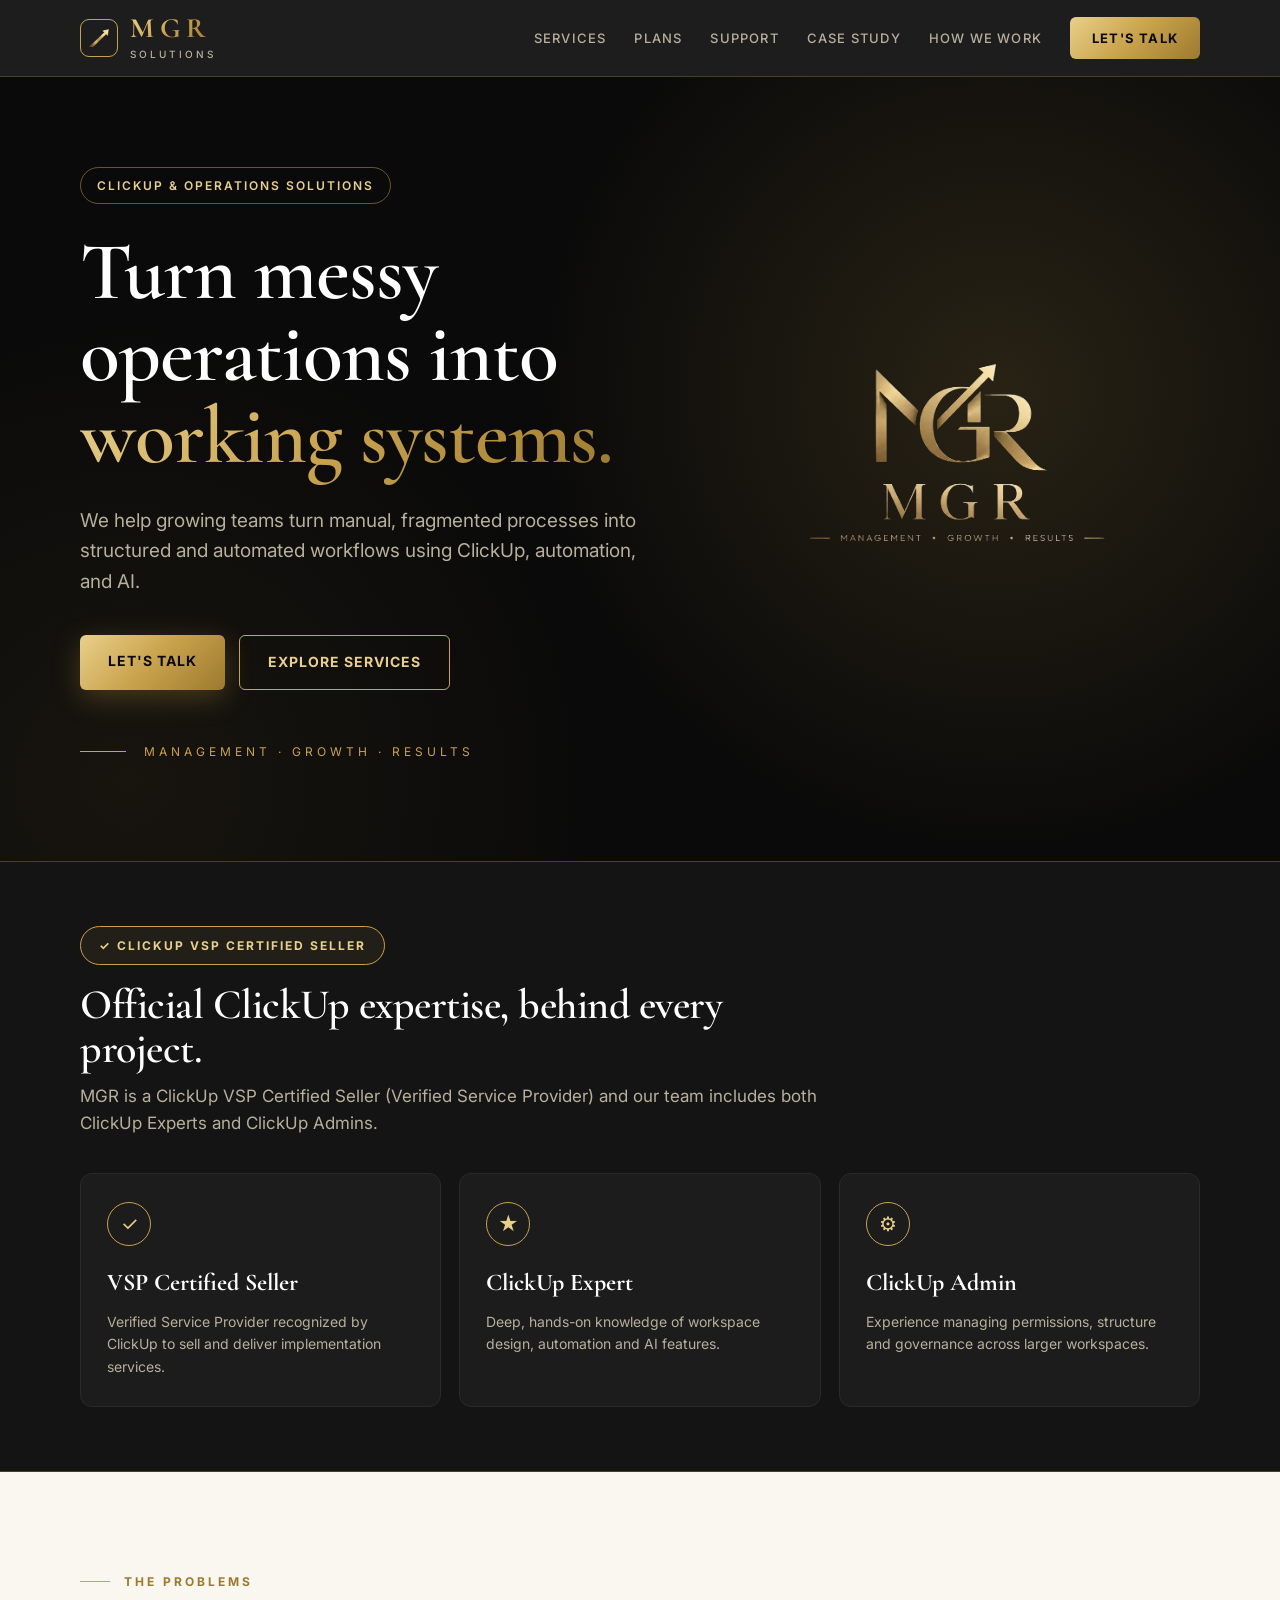
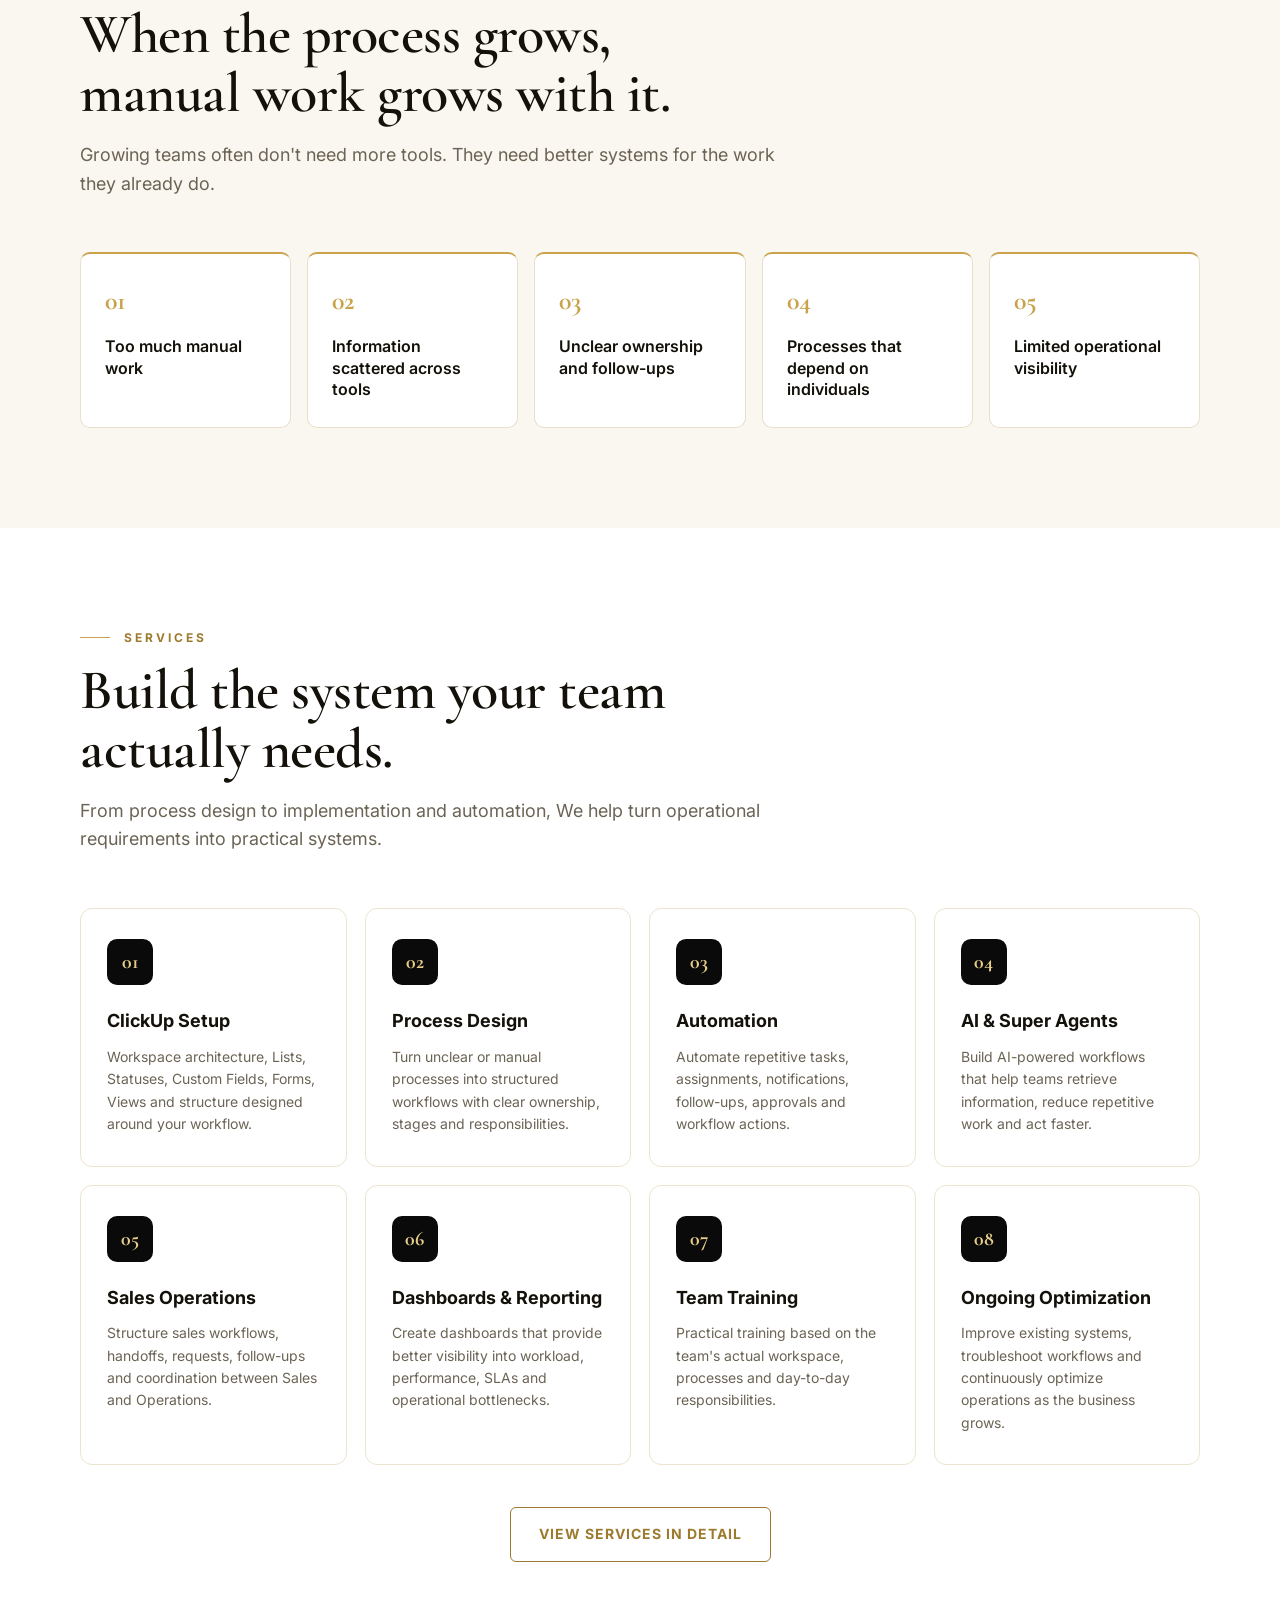
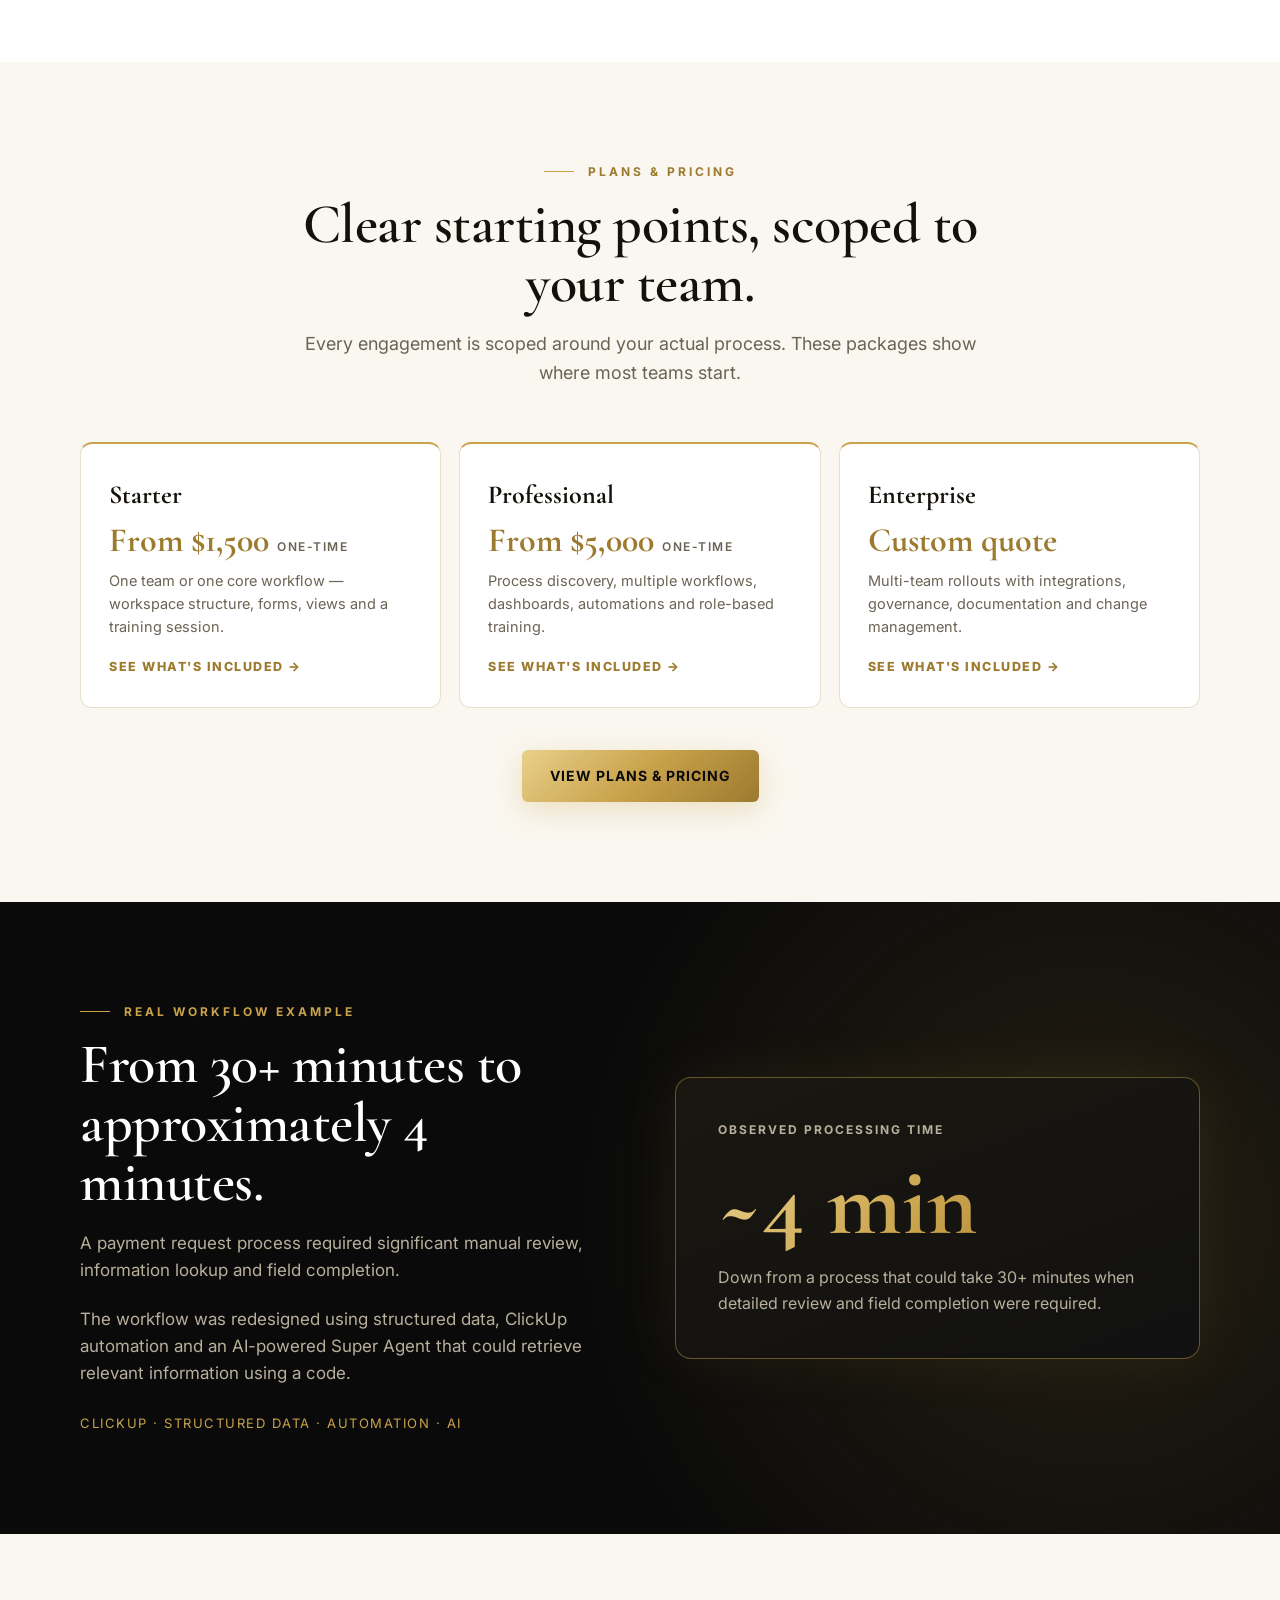
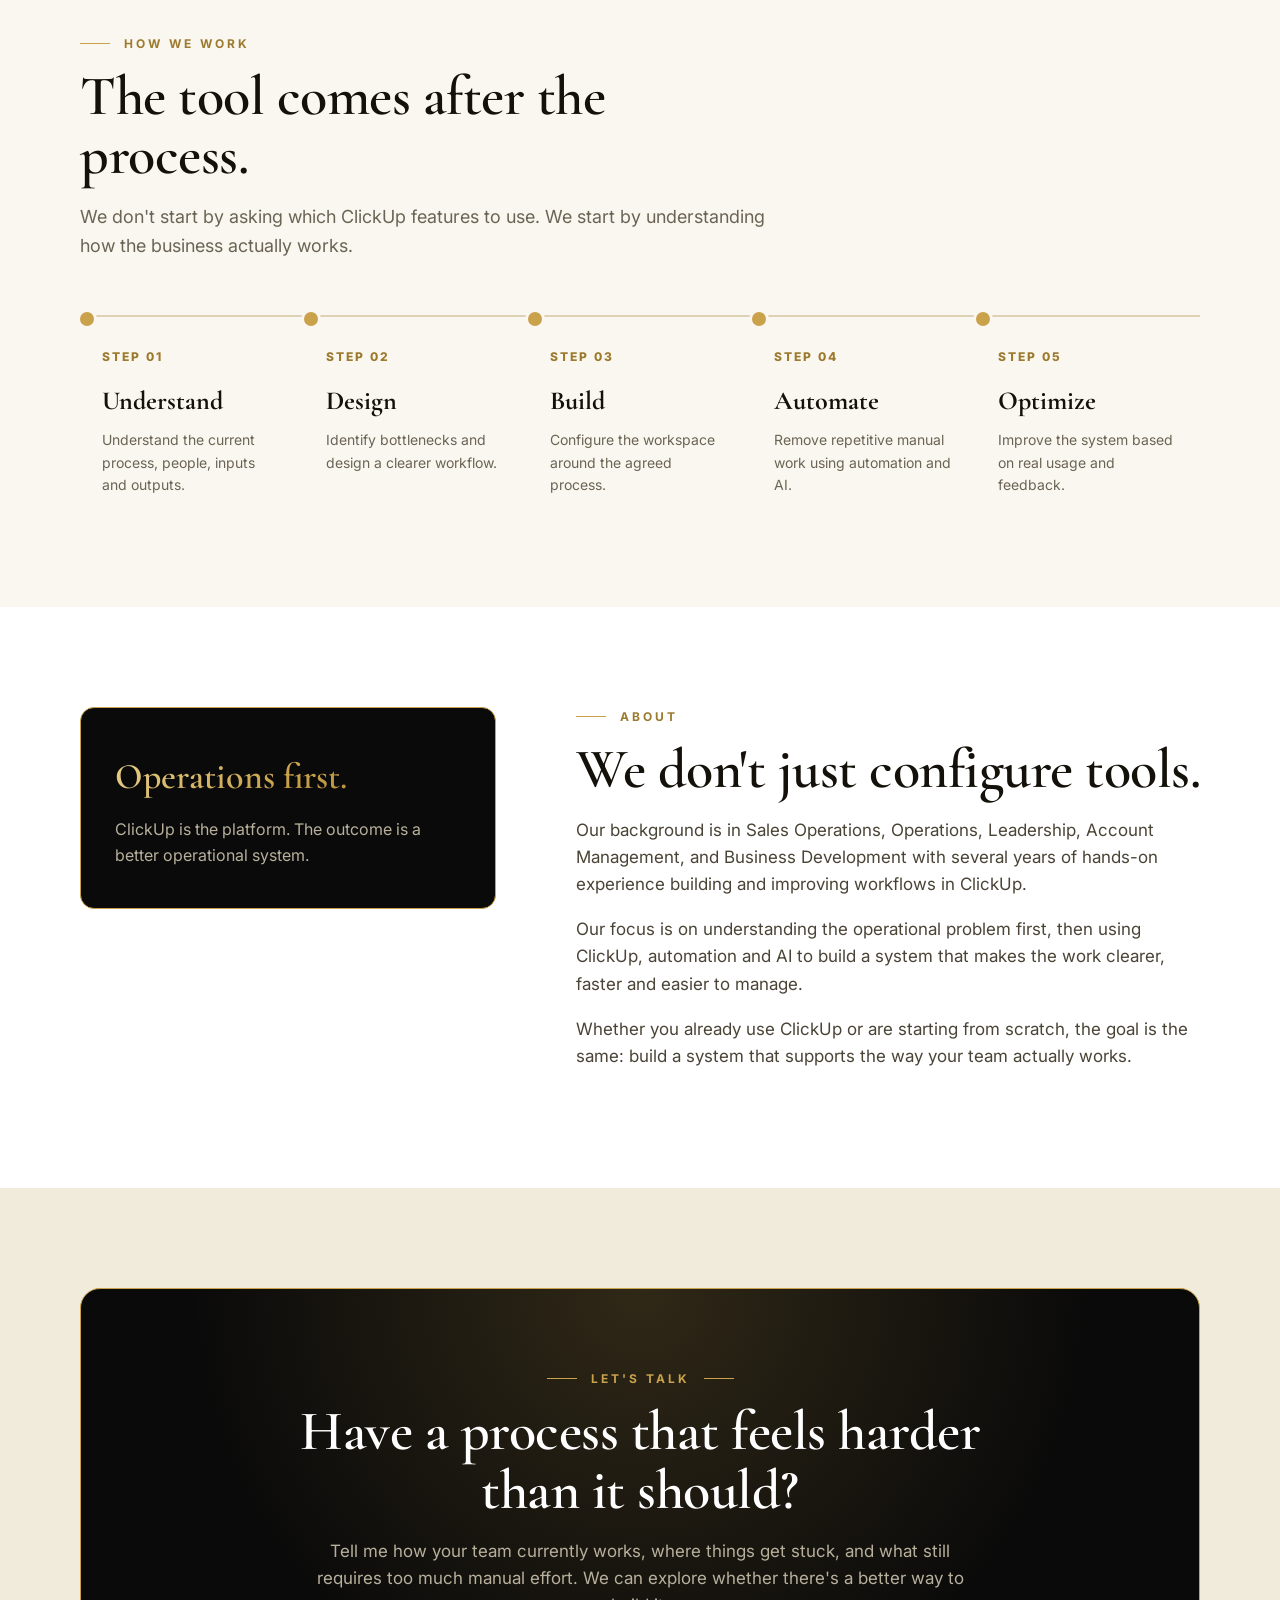
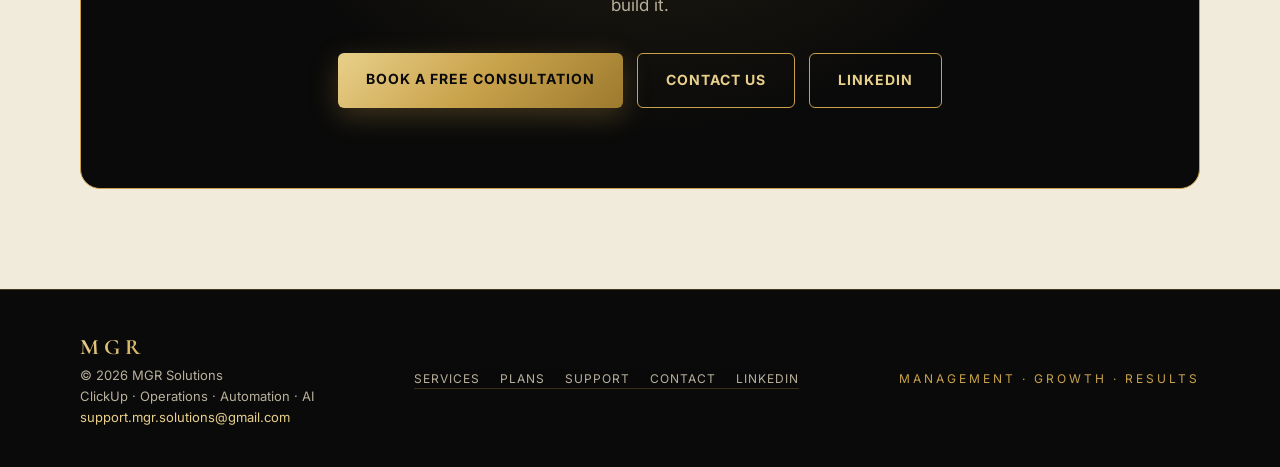
==== commit eb55fdd5: "Use logo arrow artwork in header" ====
--- a/index.html
+++ b/index.html
@@ -85,9 +85,7 @@
 
       <a href="index.html" class="logo" aria-label="MGR Solutions home">
         <span class="logo-mark" aria-hidden="true">
-          <svg viewBox="0 0 24 24" aria-hidden="true">
-            <path d="M4 19.6 6.4 22 17.3 11.1v5.3H21V4h-12.4v3.7h5.3z"/>
-          </svg>
+          <img class="logo-arrow" src="arrow-logo.png" alt="">
         </span>
         <span class="logo-stack">
           <span class="logo-text">MGR</span>
--- a/styles.css
+++ b/styles.css
@@ -81,7 +81,7 @@
   justify-content: center;
 }
 
-.logo-mark svg { width: 20px; height: 20px; fill: var(--gold); }
+.logo-arrow { width: 20px; height: 20px; object-fit: contain; }
 
 .logo-text {
   font-family: var(--serif);
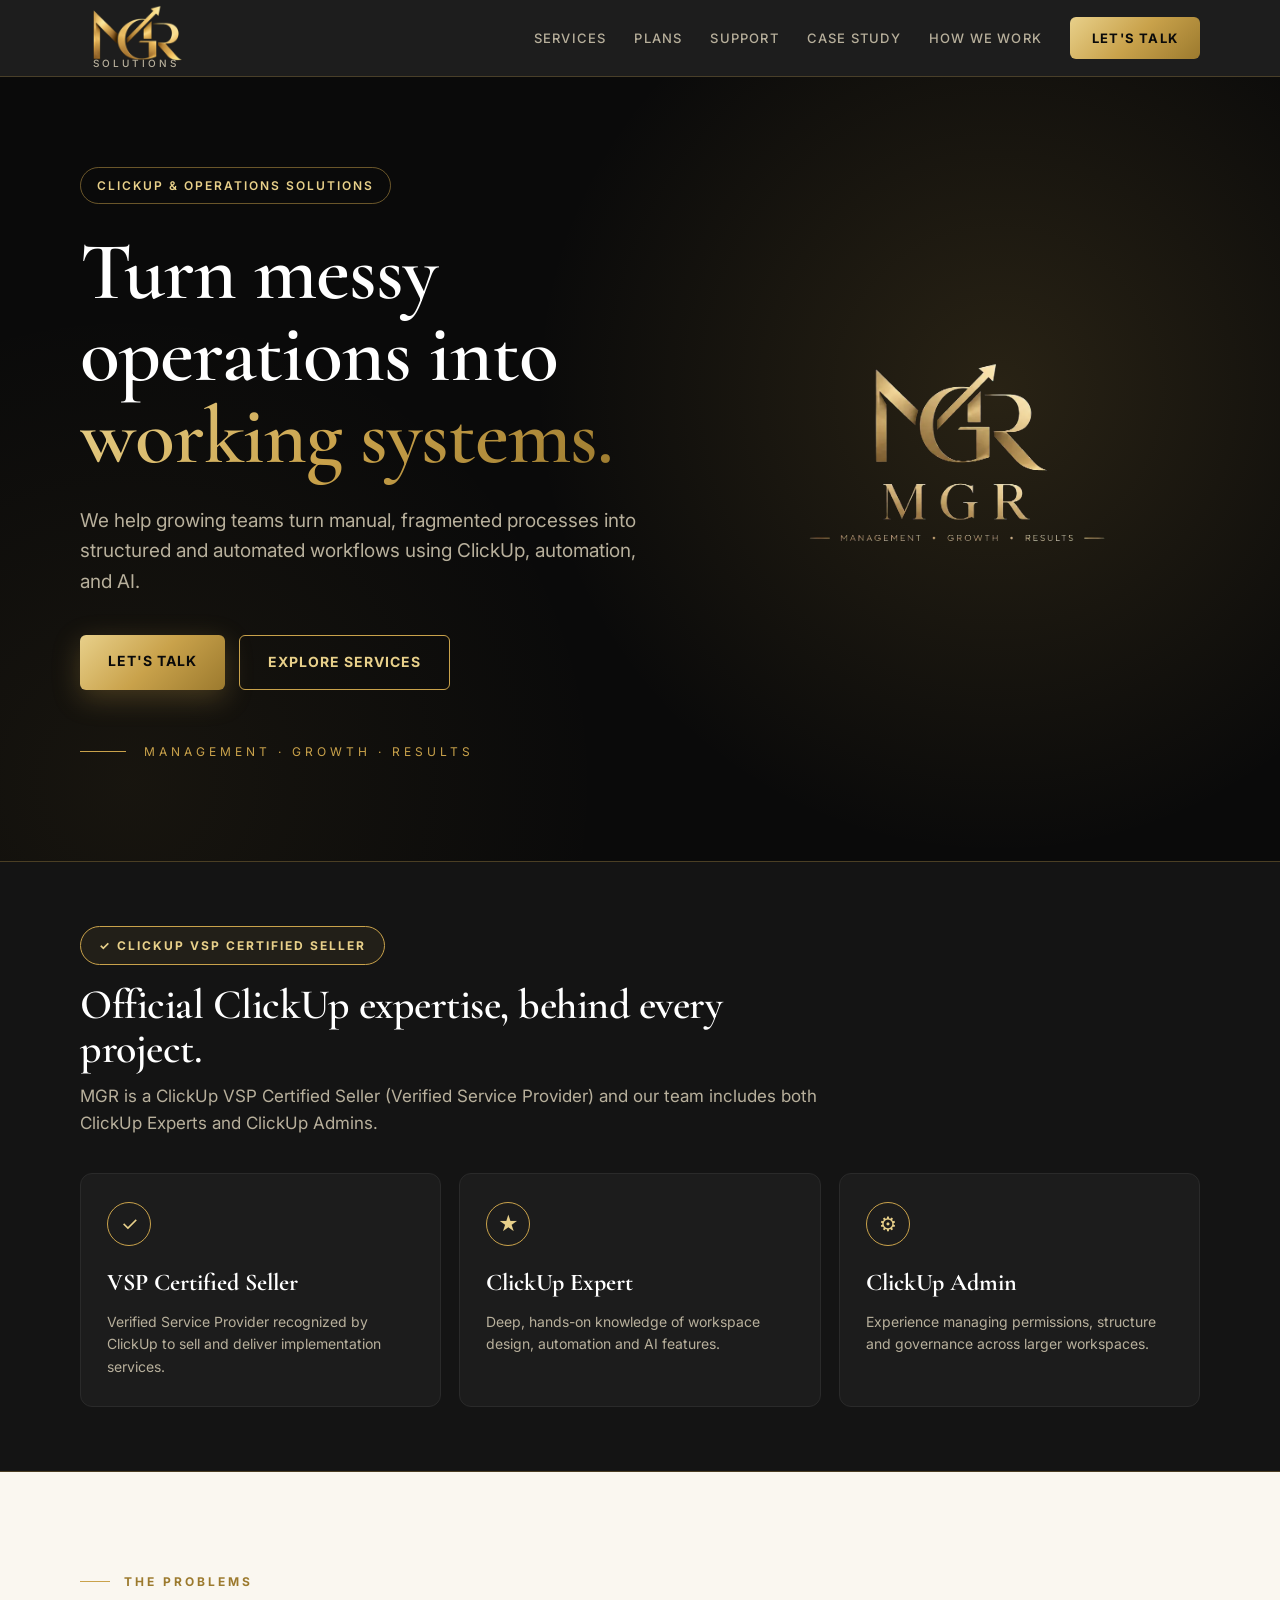
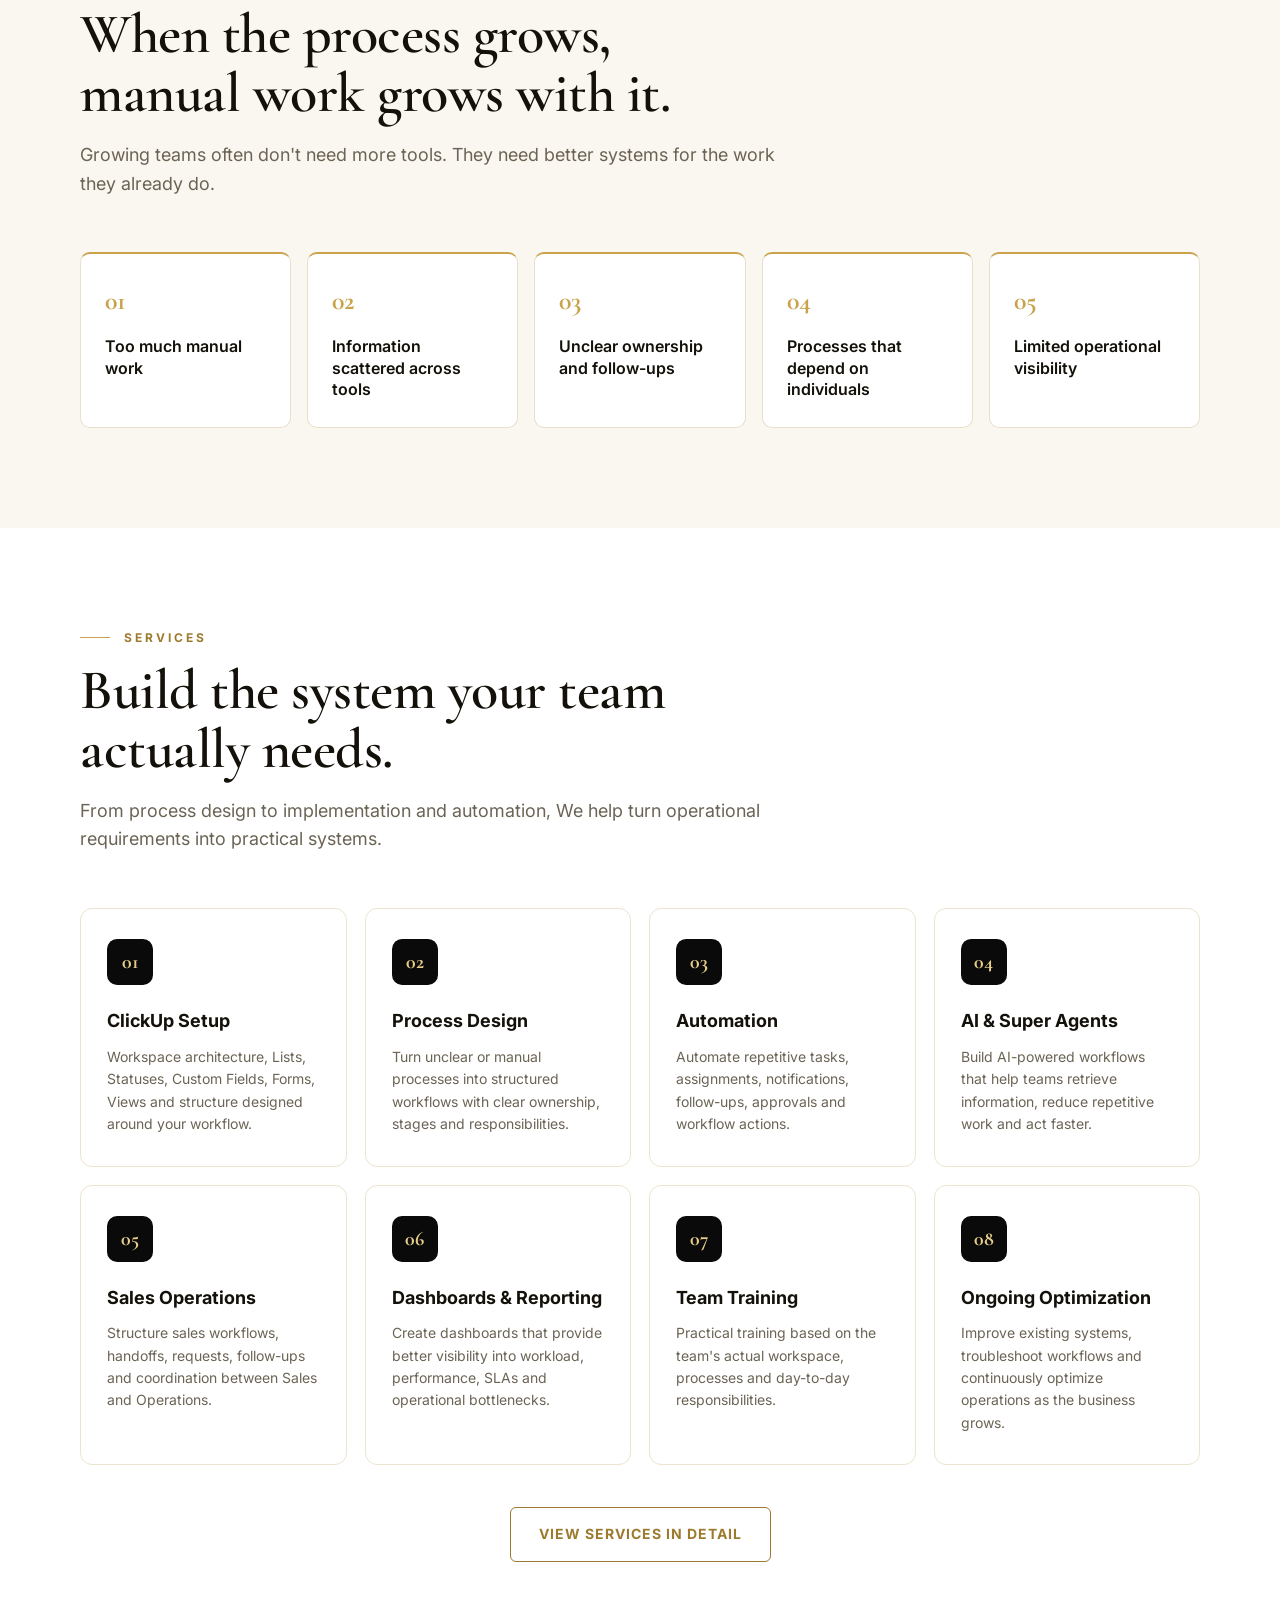
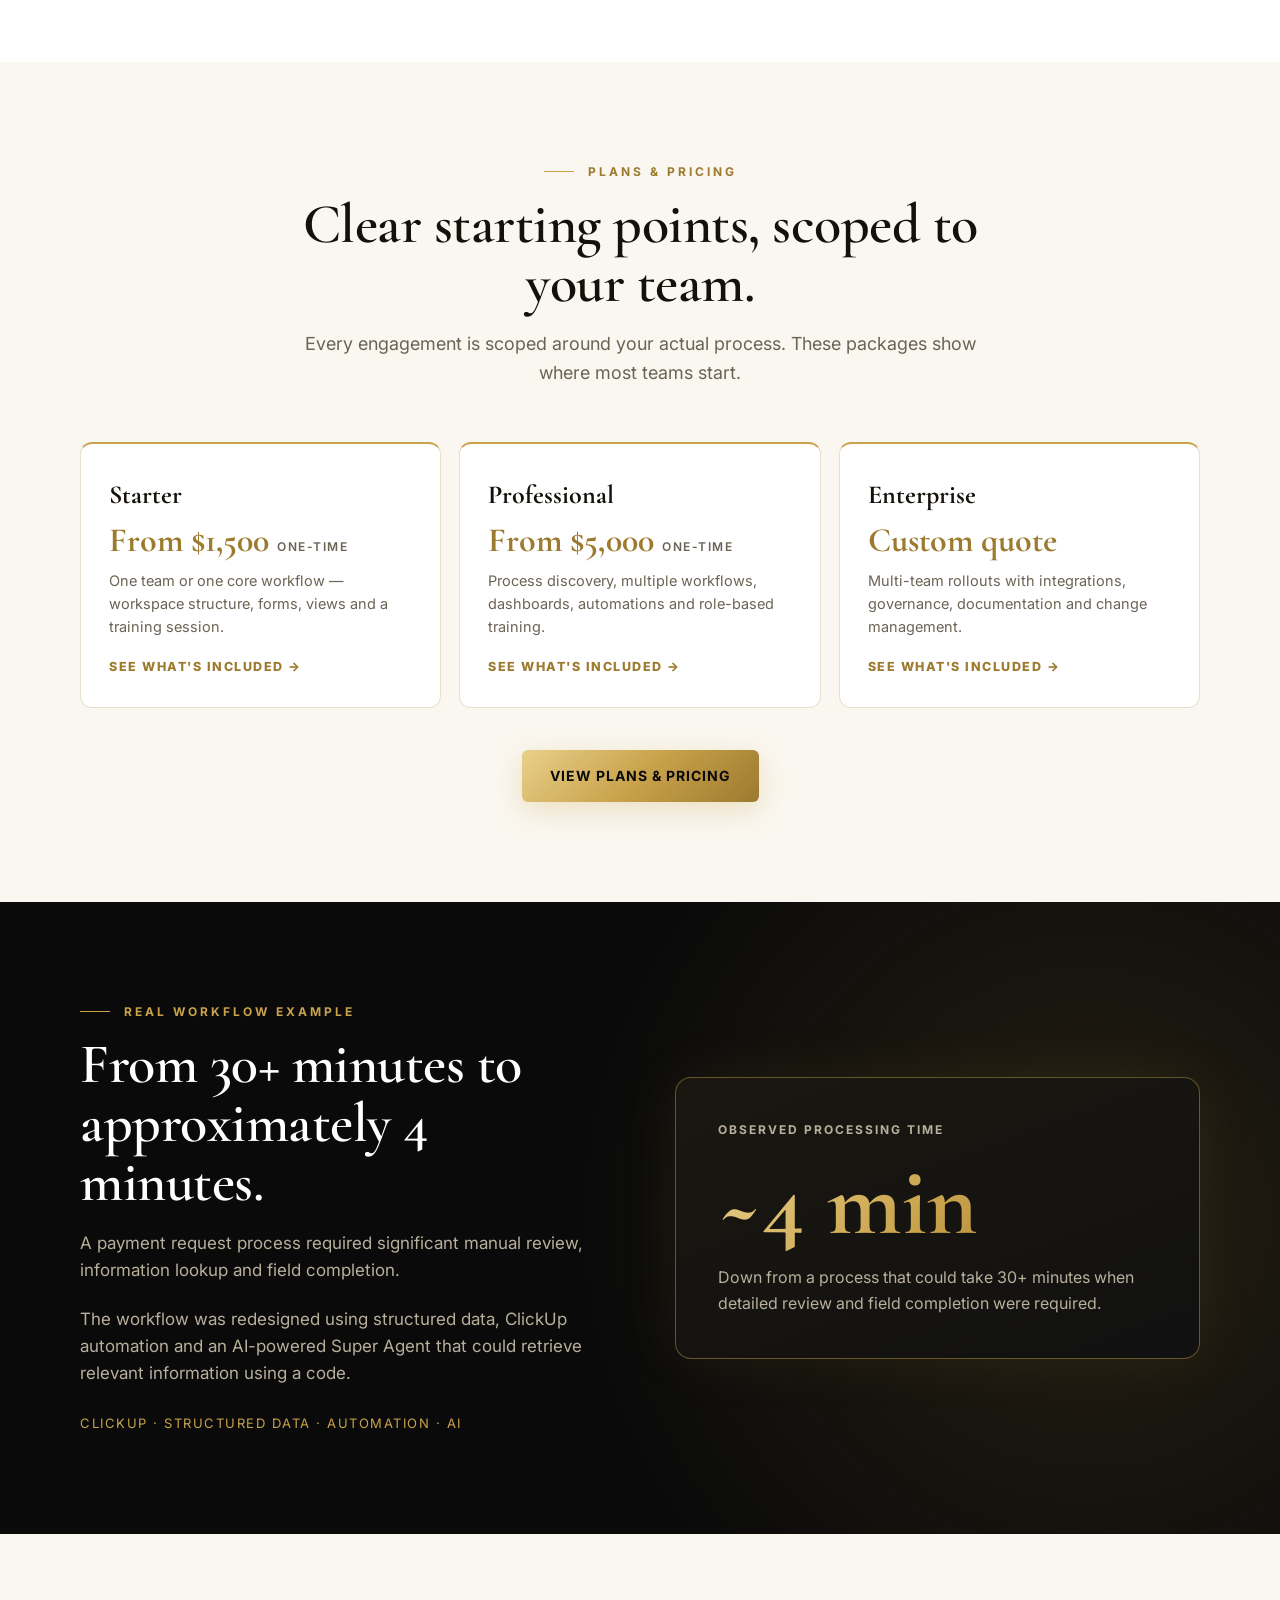
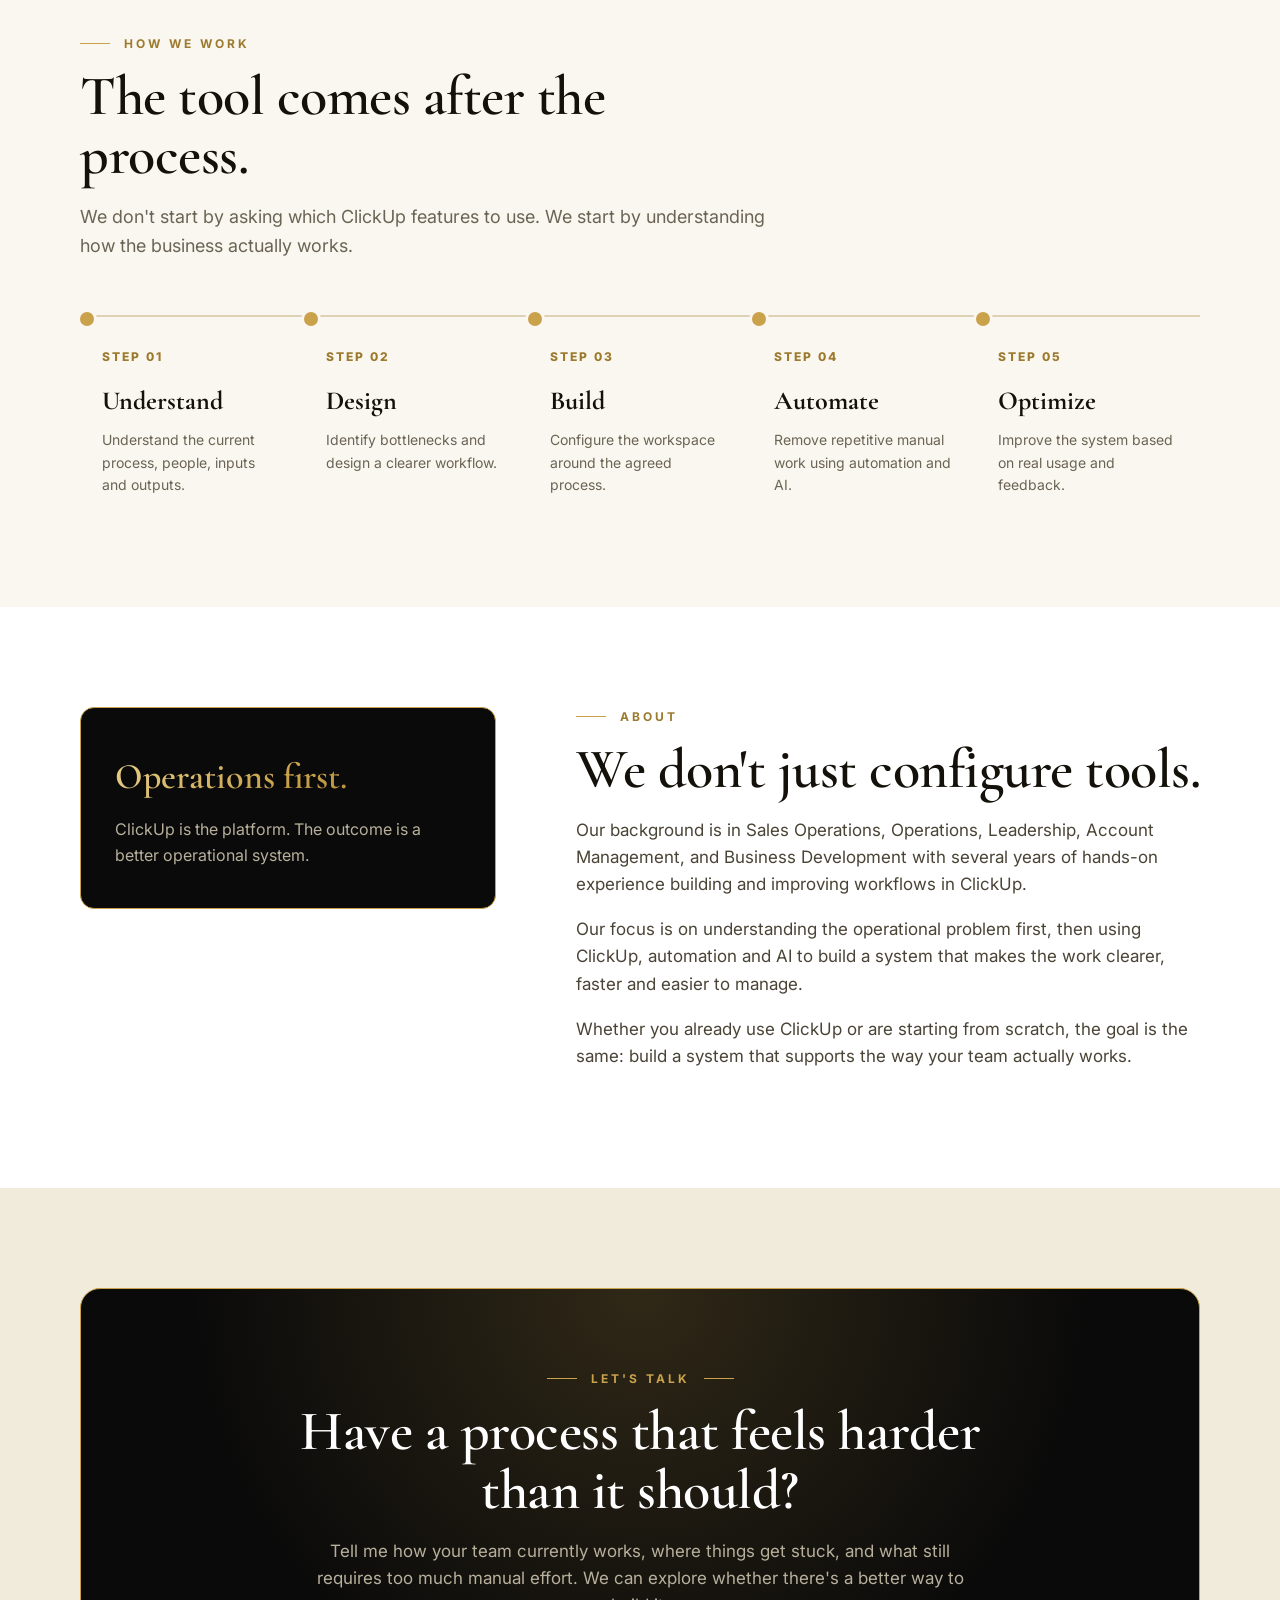
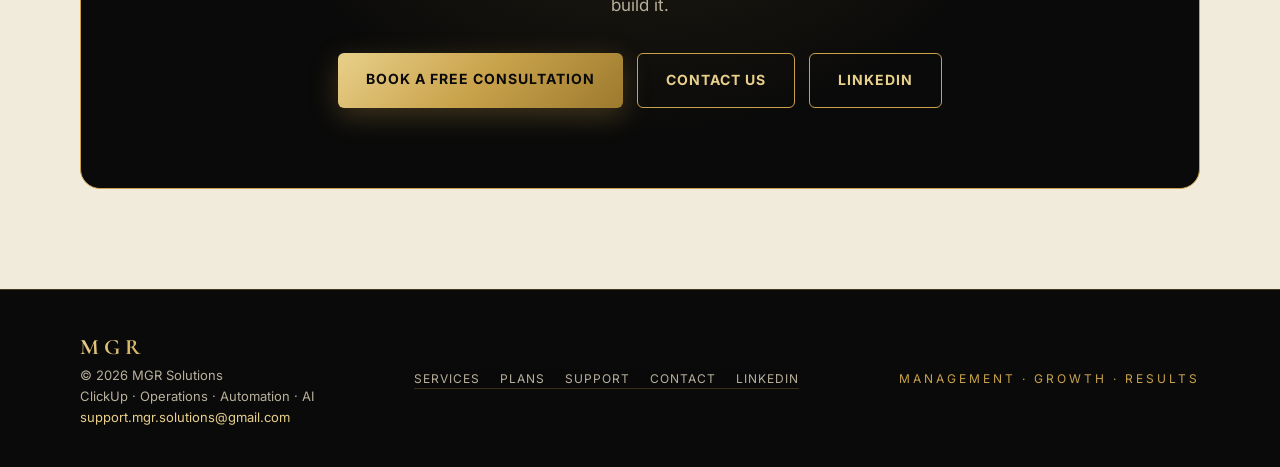
==== commit 826928e2: "Use cropped MGR monogram in header" ====
--- a/index.html
+++ b/index.html
@@ -84,11 +84,8 @@
     <div class="container nav-inner">
 
       <a href="index.html" class="logo" aria-label="MGR Solutions home">
-        <span class="logo-mark" aria-hidden="true">
-          <img class="logo-arrow" src="arrow-logo.png" alt="">
-        </span>
         <span class="logo-stack">
-          <span class="logo-text">MGR</span>
+          <img class="logo-monogram" src="logo-monogram.png" alt="">
           <span class="logo-sub">Solutions</span>
         </span>
       </a>
--- a/styles.css
+++ b/styles.css
@@ -68,47 +68,24 @@
 .logo {
   display: flex;
   align-items: center;
-  gap: 12px;
-}
-
-.logo-mark {
-  width: 38px;
-  height: 38px;
-  border: 1px solid var(--gold);
-  border-radius: 9px;
-  display: flex;
-  align-items: center;
-  justify-content: center;
-}
-
-.logo-arrow { width: 20px; height: 20px; object-fit: contain; }
-
-.logo-text {
-  font-family: var(--serif);
-  font-size: 28px;
-  font-weight: 700;
-  letter-spacing: 6px;
-  line-height: 1;
-  background: var(--gold-gradient);
-  -webkit-background-clip: text;
-  background-clip: text;
-  -webkit-text-fill-color: transparent;
-}
+}
+
+.logo-monogram { display: block; width: 112px; height: auto; }
 
 .logo-sub {
   font-size: 10px;
   letter-spacing: 3px;
   text-transform: uppercase;
   color: var(--muted-light);
-  margin-top: 4px;
+  margin-top: -6px;
   display: block;
   -webkit-text-fill-color: var(--muted-light);
   font-family: var(--sans);
   font-weight: 500;
-  letter-spacing: 3px;
-}
-
-.logo-stack { display: flex; flex-direction: column; }
+  text-align: center;
+}
+
+.logo-stack { display: flex; flex-direction: column; align-items: center; }
 
 .nav-links {
   display: flex;
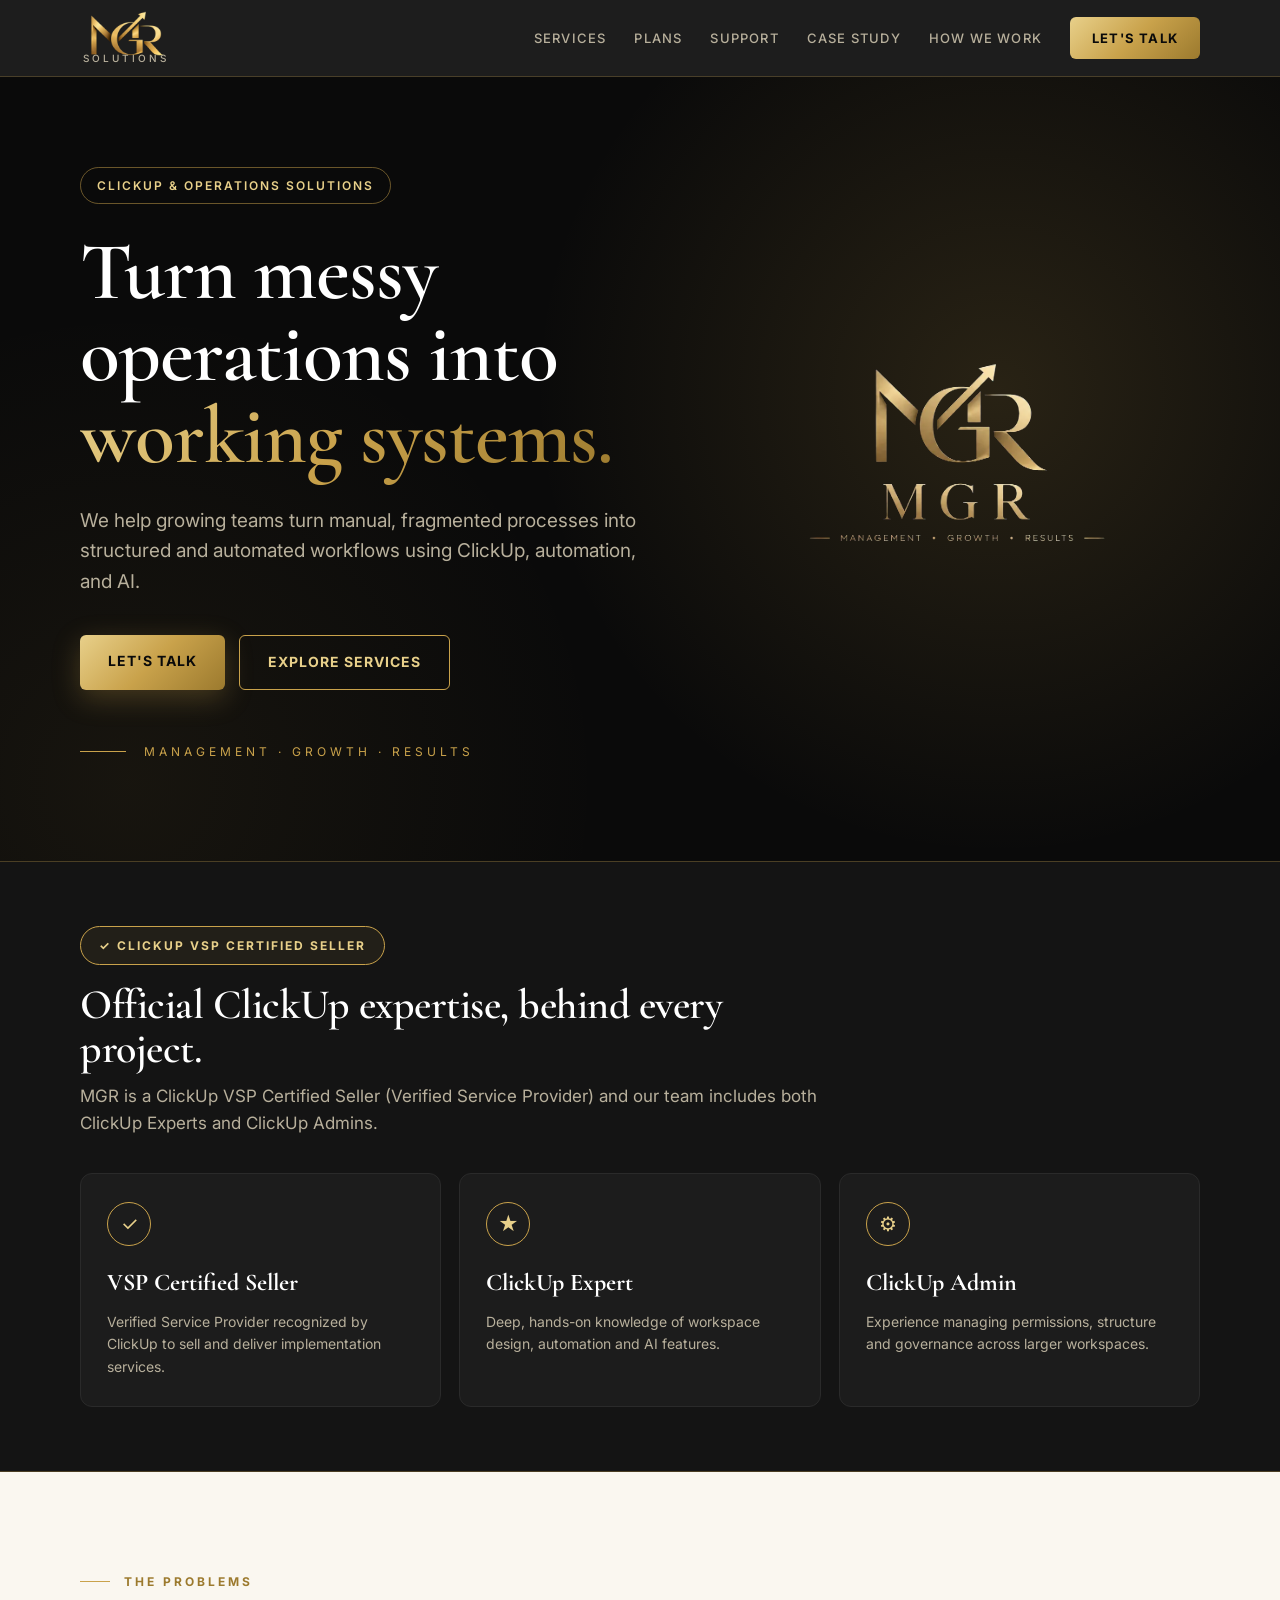
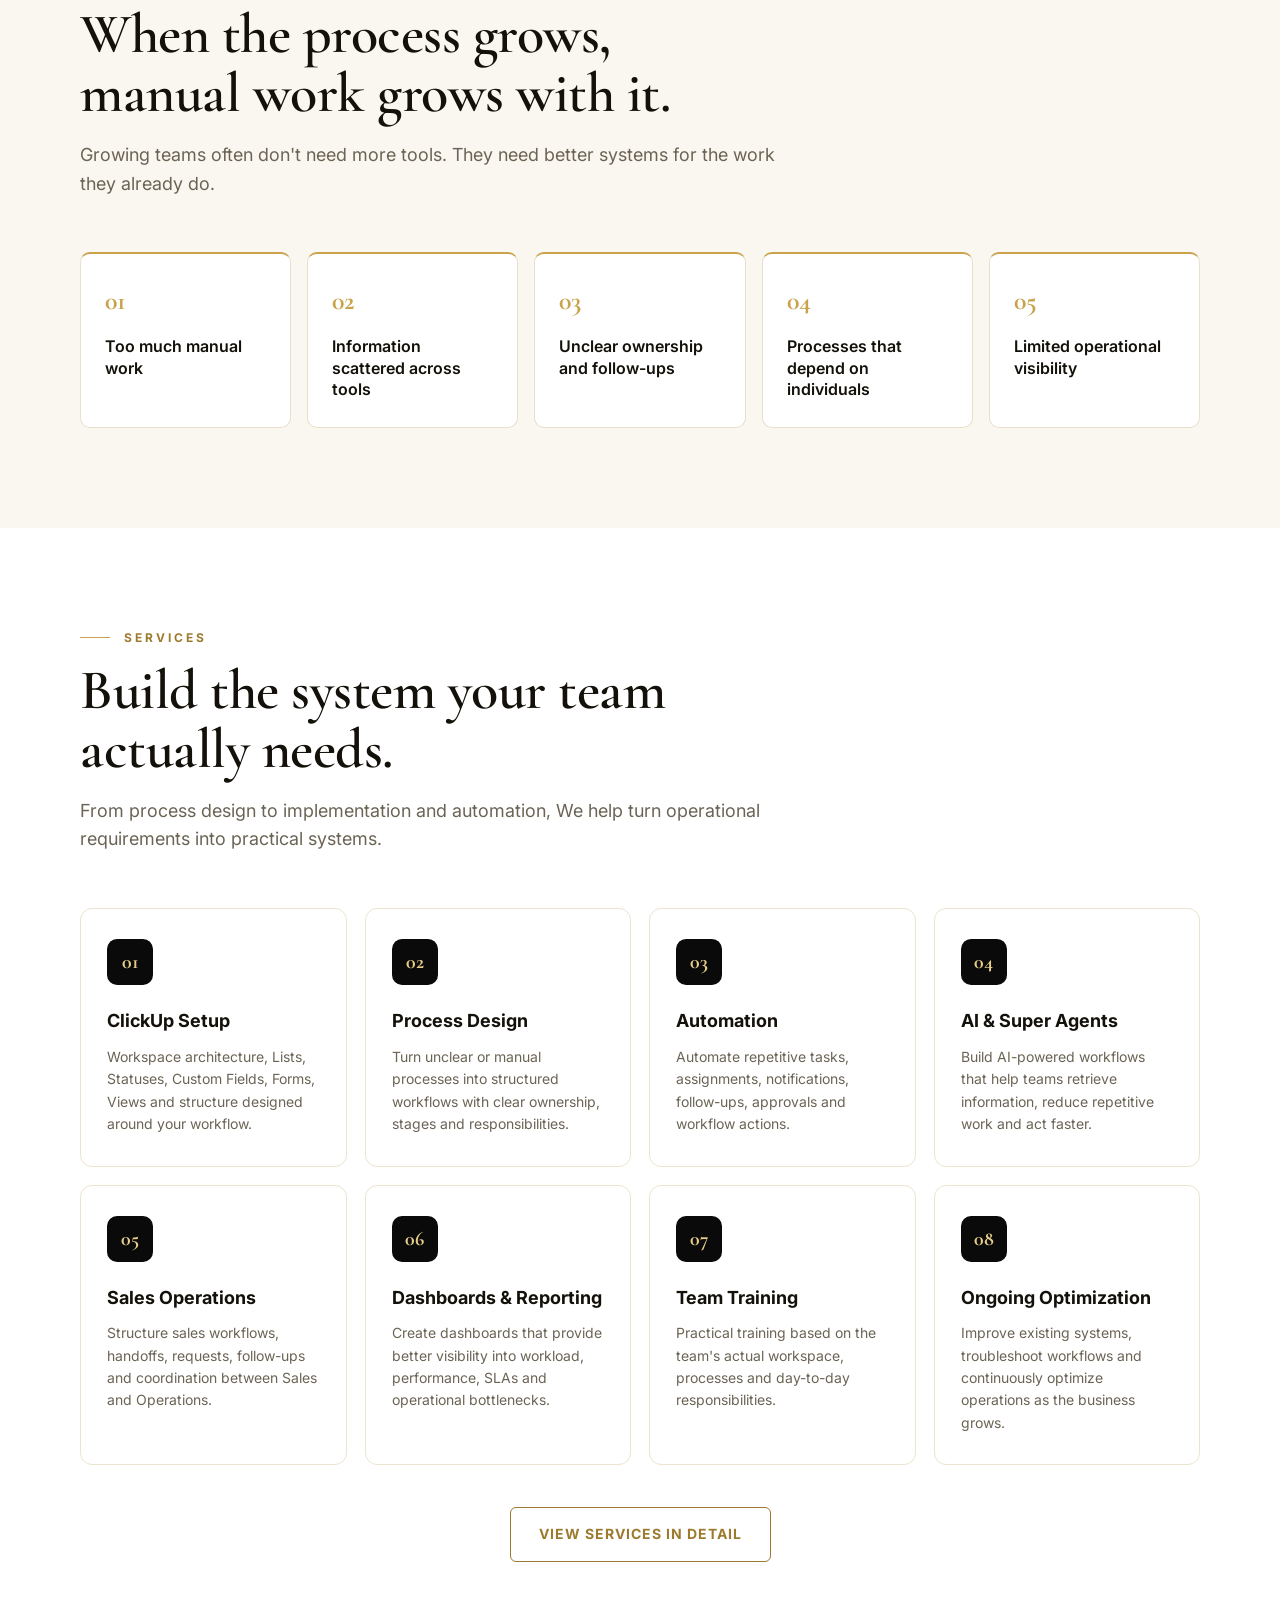
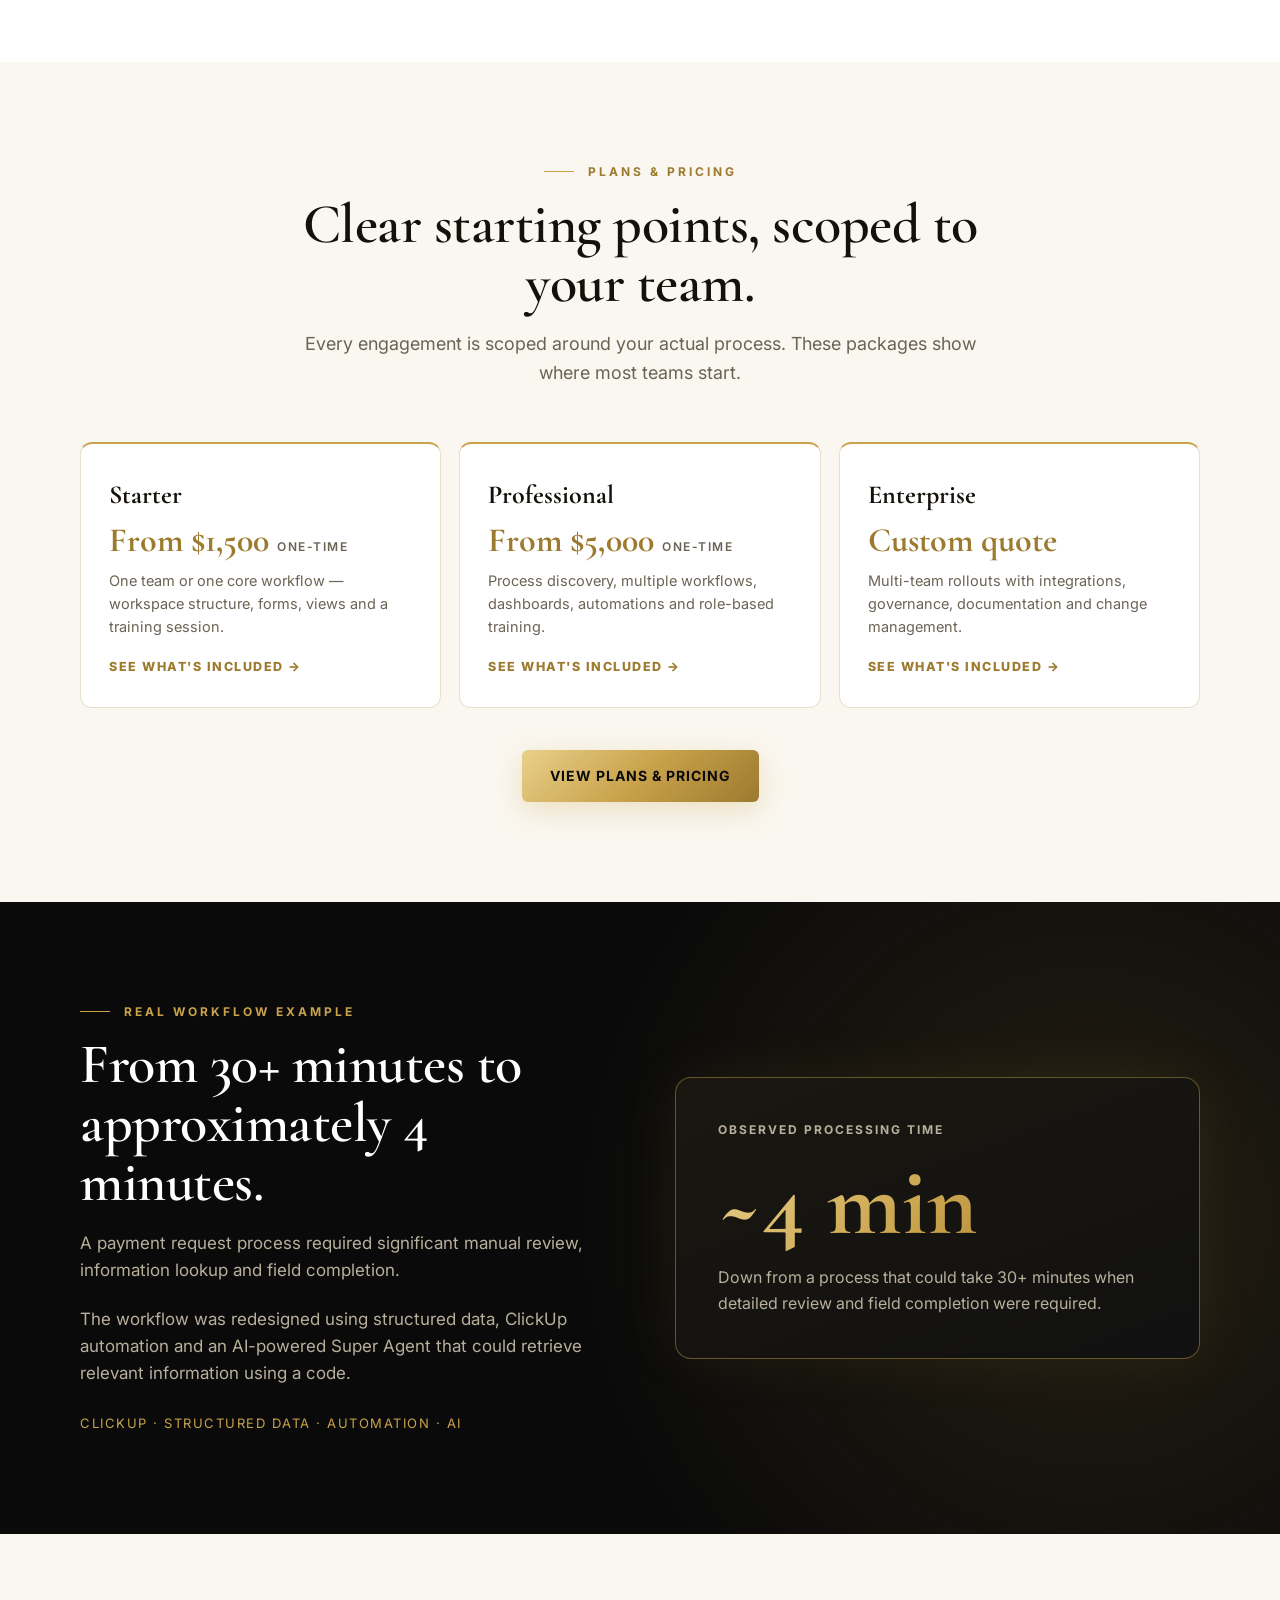
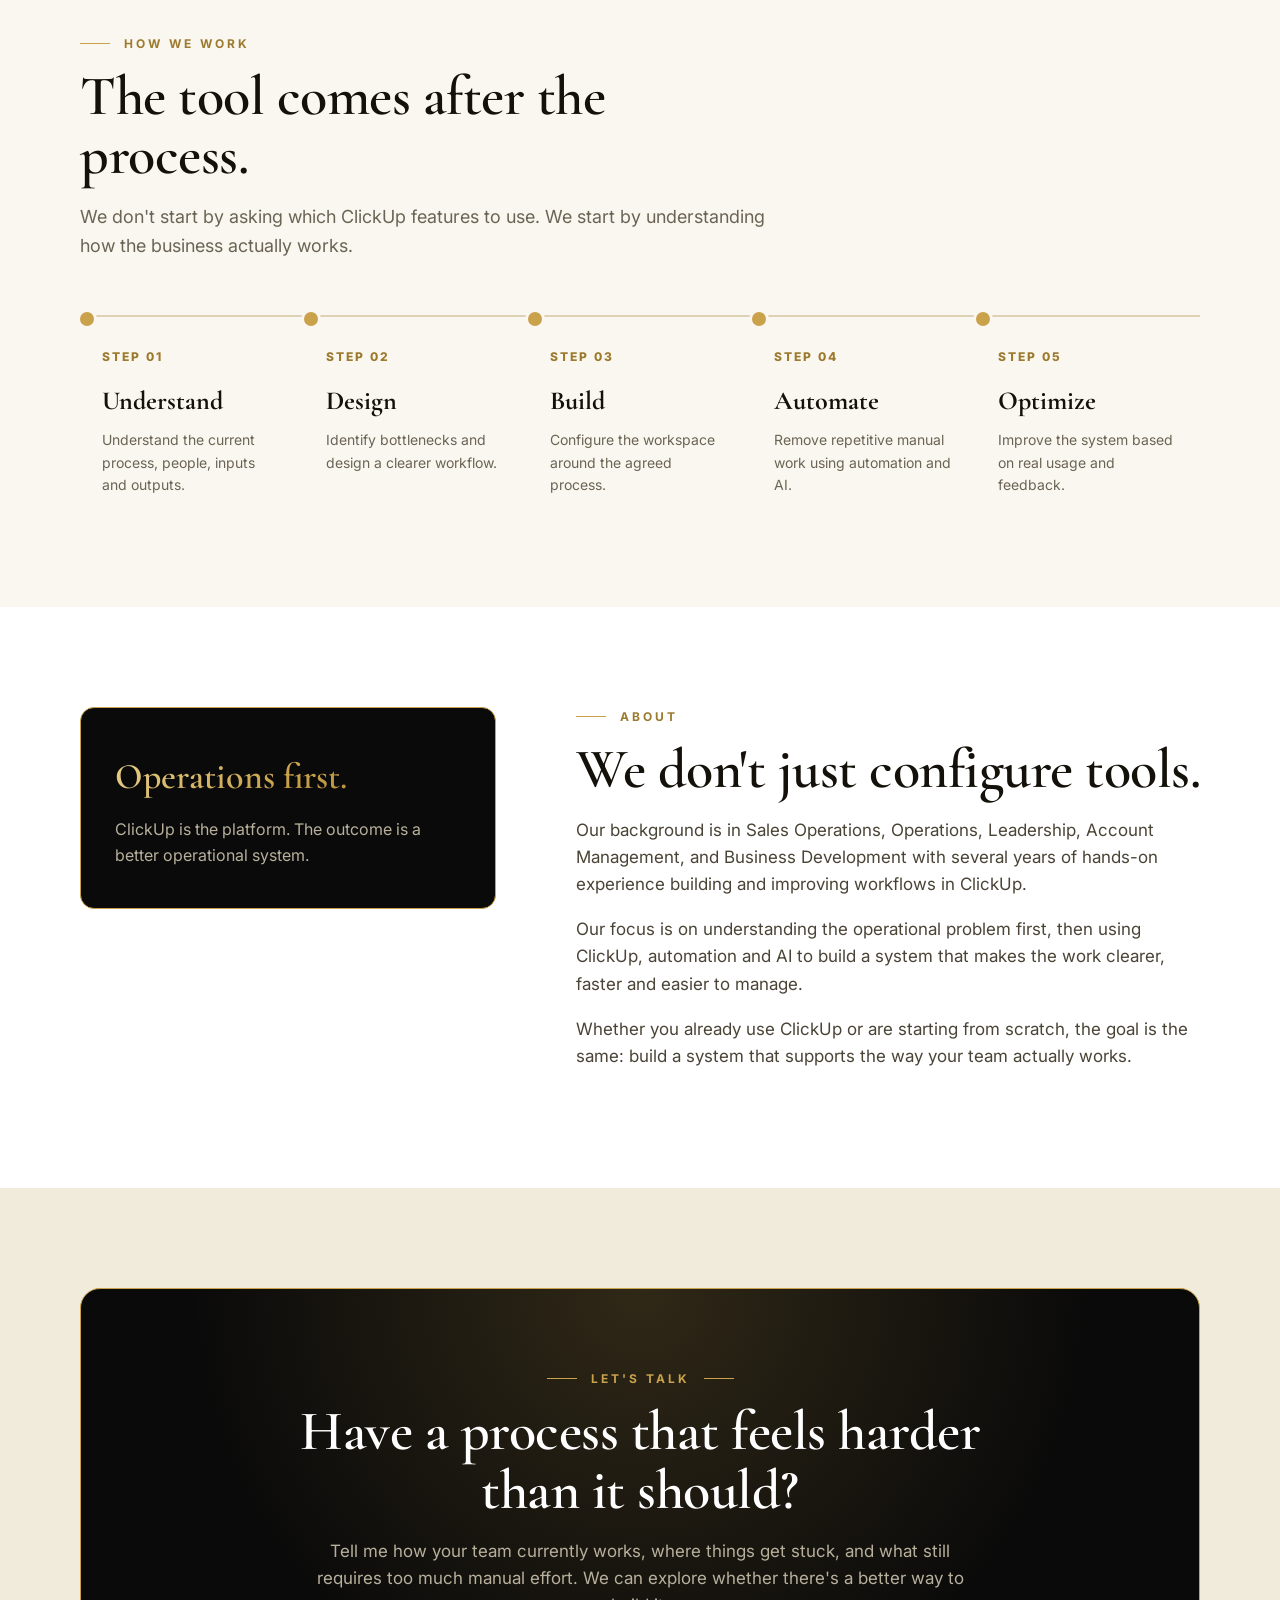
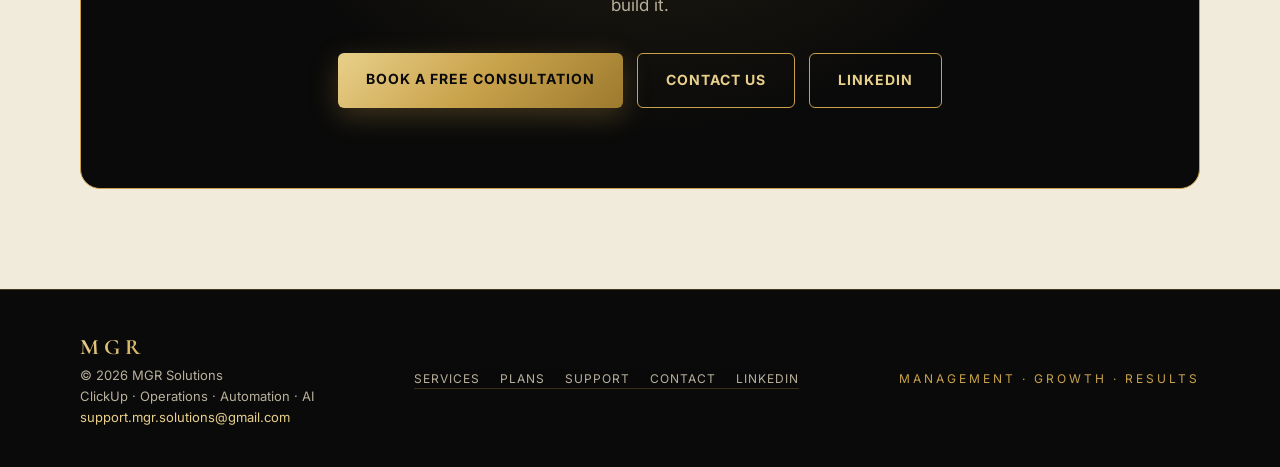
==== commit 6a944d79: "Constrain header monogram size" ====
--- a/index.html
+++ b/index.html
@@ -40,7 +40,7 @@
   <link href="https://fonts.googleapis.com/css2?family=Cormorant+Garamond:wght@500;600;700&family=Inter:wght@400;500;600;700;800&display=swap" rel="stylesheet">
 
   <!-- Shared styles (used by every page) -->
-  <link rel="stylesheet" href="styles.css">
+  <link rel="stylesheet" href="styles.css?v=4">
 
   <!-- Structured data: organisation identity (one definition site-wide) -->
   <script type="application/ld+json">
@@ -85,7 +85,7 @@
 
       <a href="index.html" class="logo" aria-label="MGR Solutions home">
         <span class="logo-stack">
-          <img class="logo-monogram" src="logo-monogram.png" alt="">
+          <img class="logo-monogram" src="logo-monogram.png" alt="" width="92" height="45">
           <span class="logo-sub">Solutions</span>
         </span>
       </a>
--- a/styles.css
+++ b/styles.css
@@ -70,7 +70,7 @@
   align-items: center;
 }
 
-.logo-monogram { display: block; width: 112px; height: auto; }
+.logo-monogram { display: block; width: 92px; height: 45px; object-fit: contain; }
 
 .logo-sub {
   font-size: 10px;
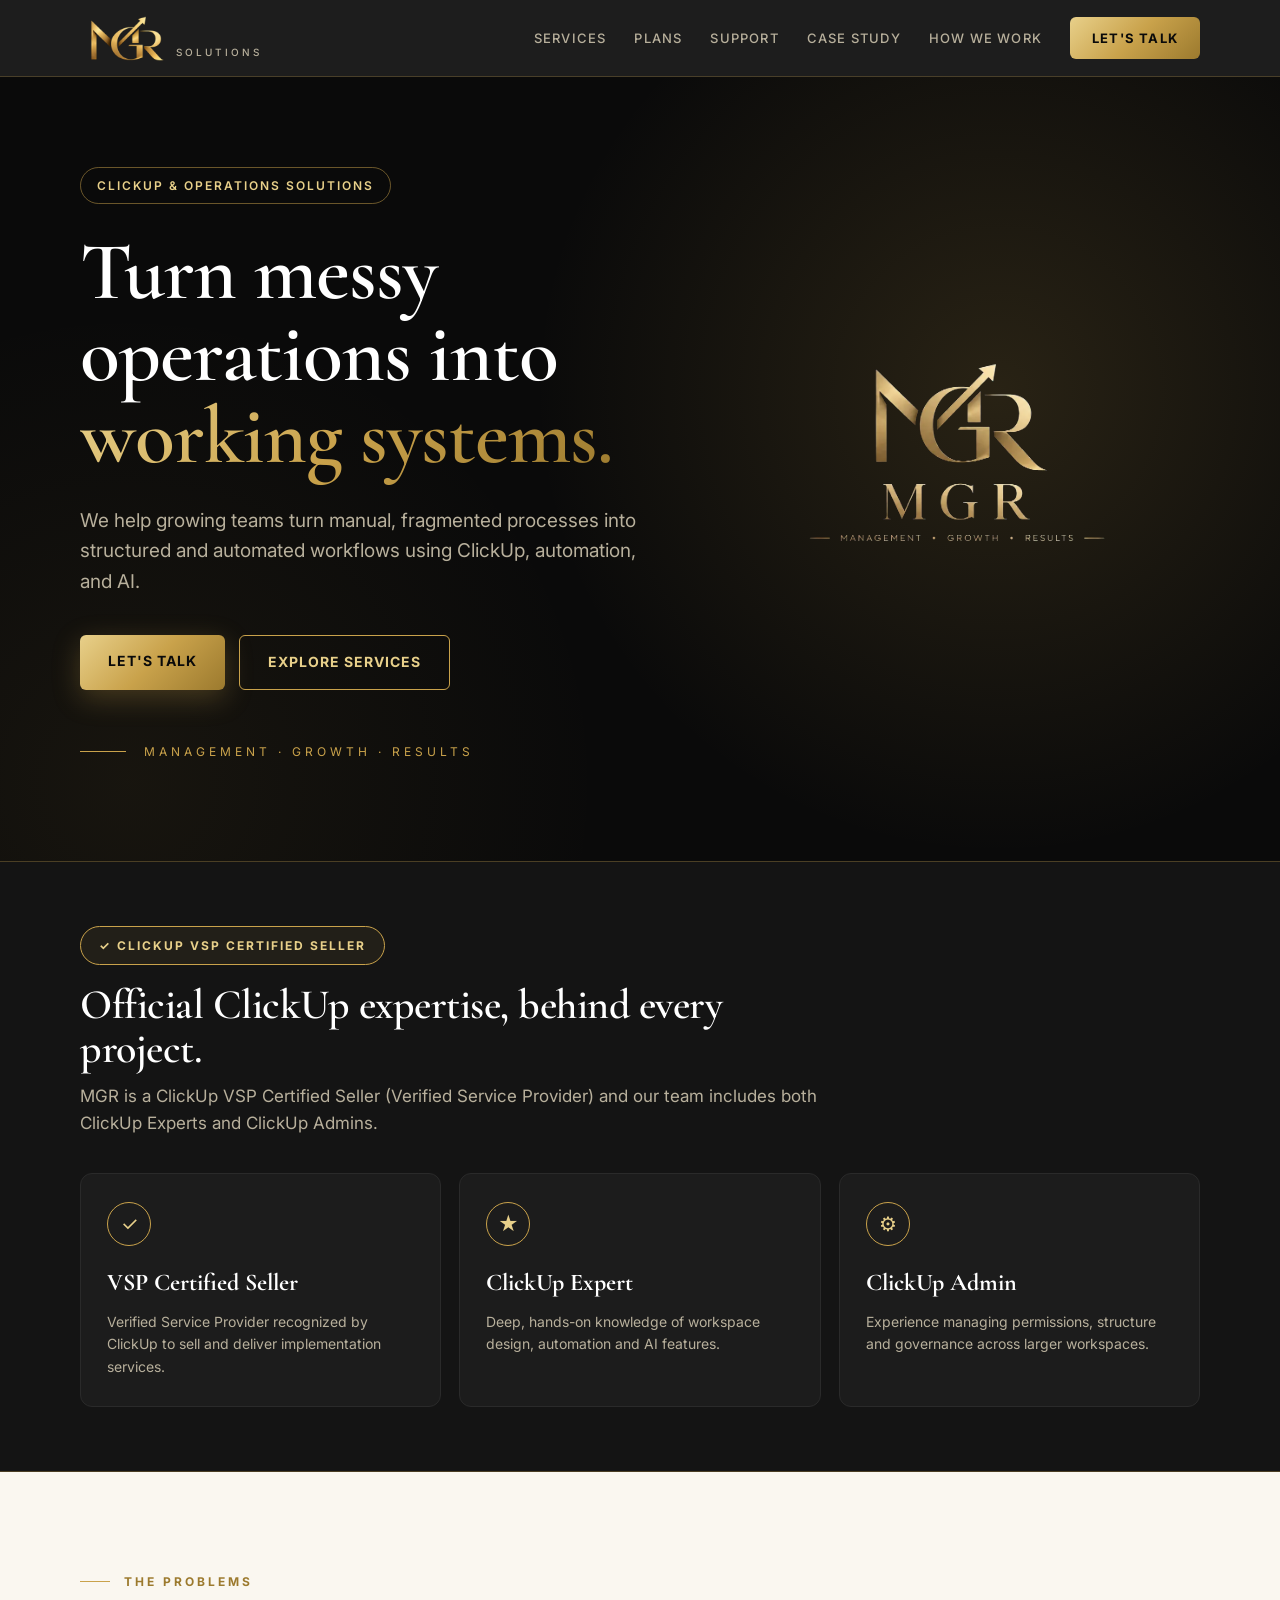
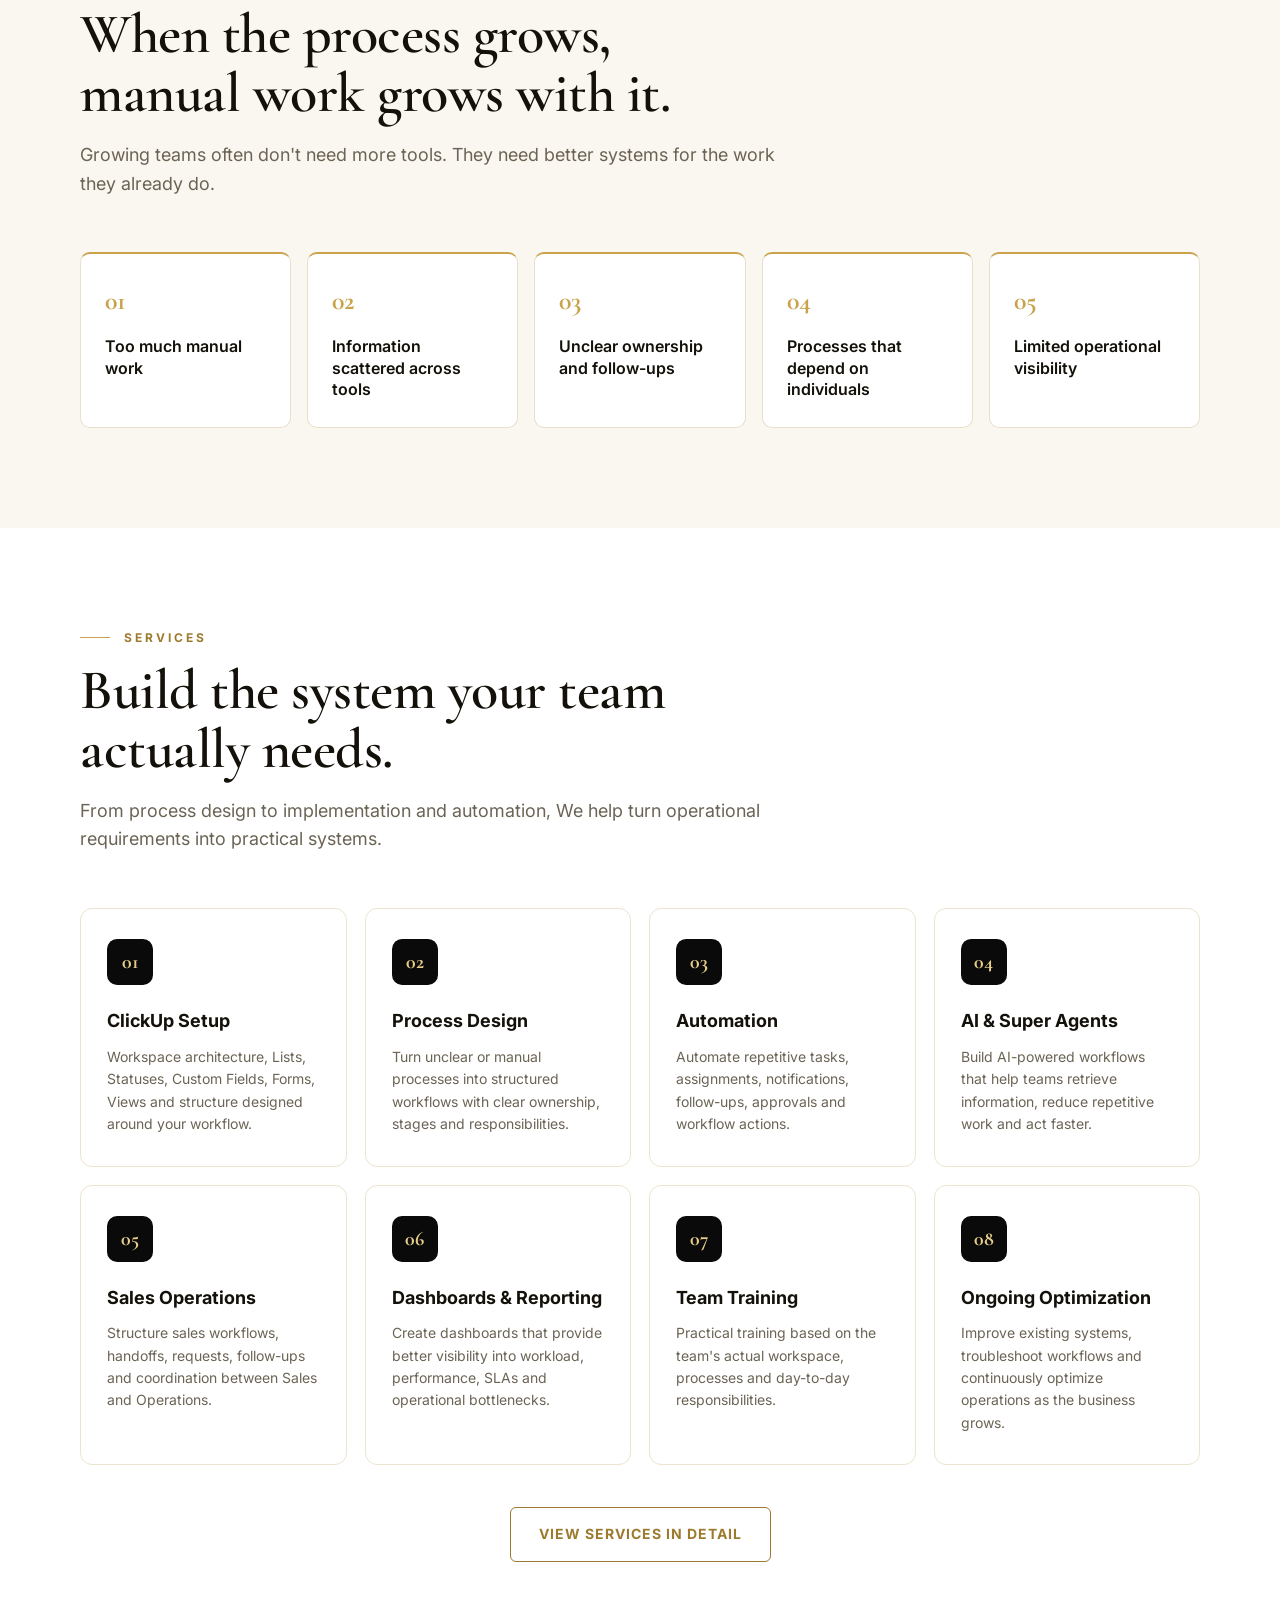
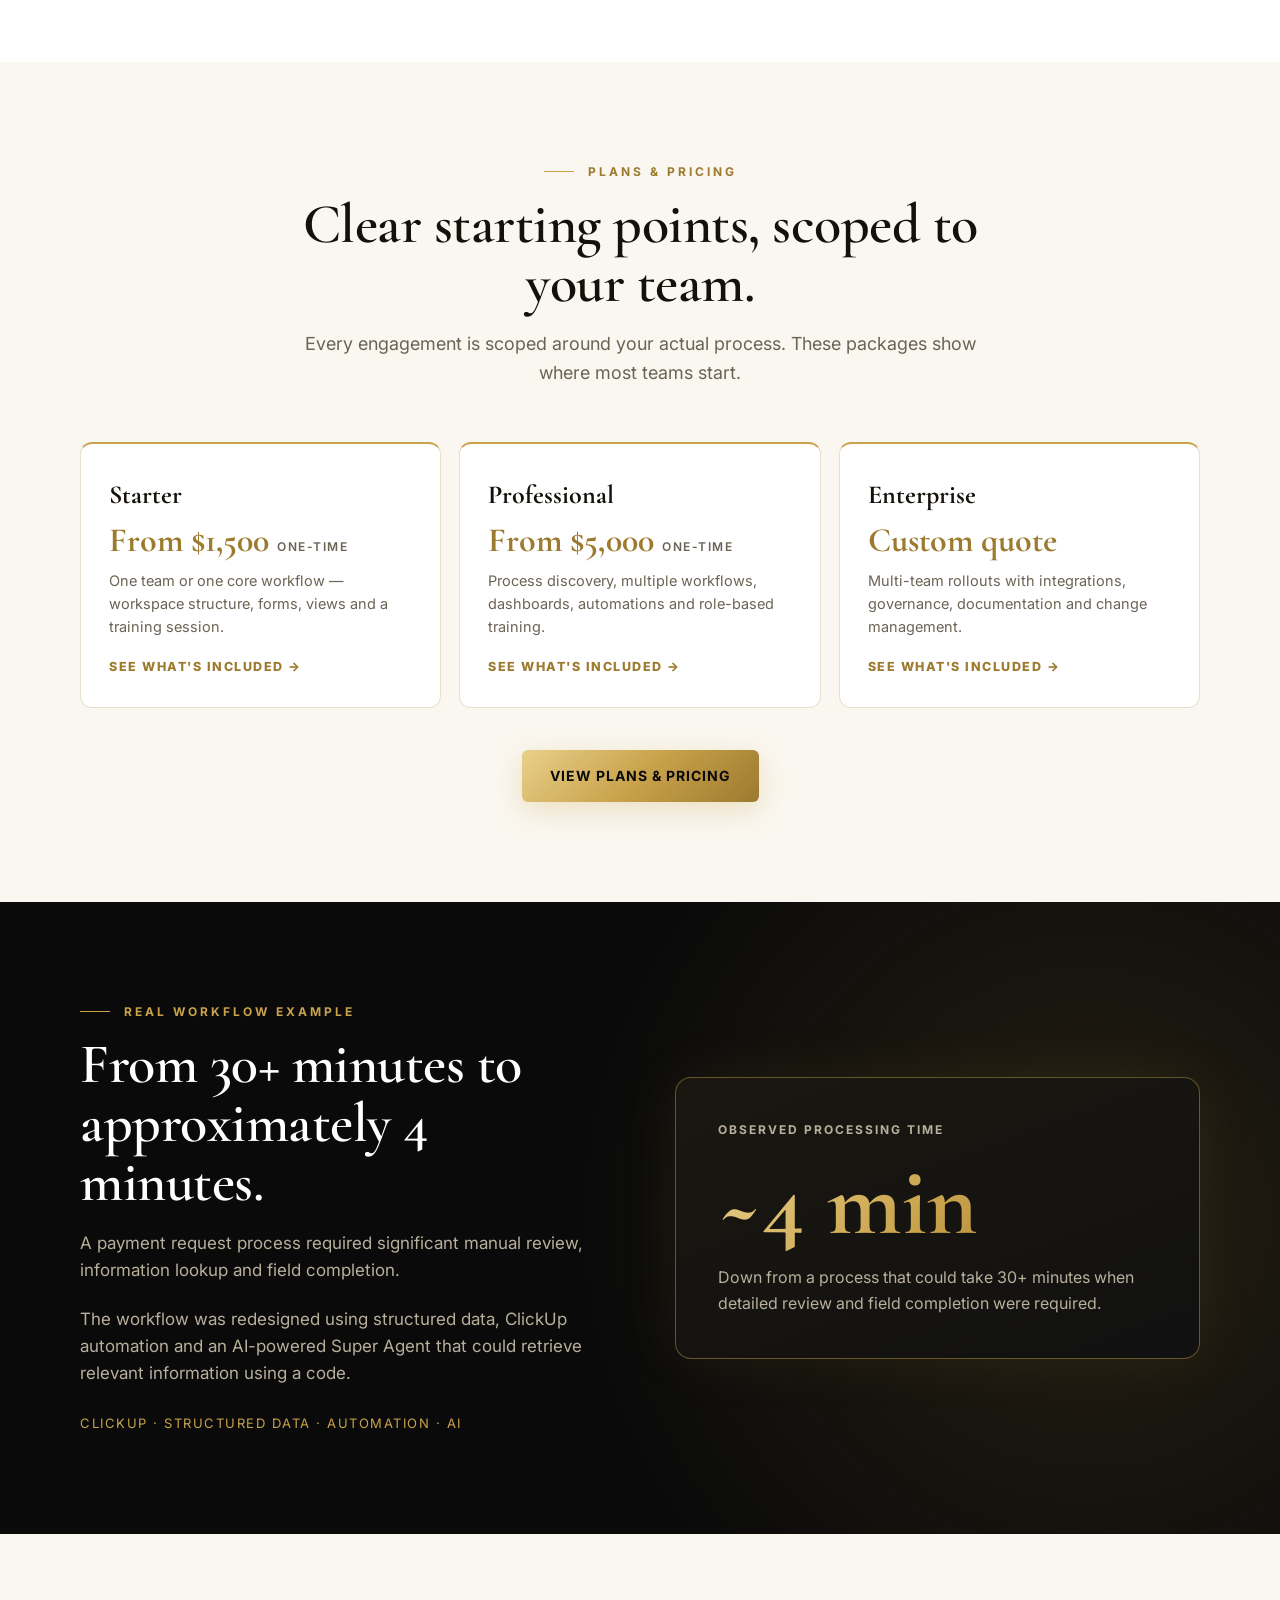
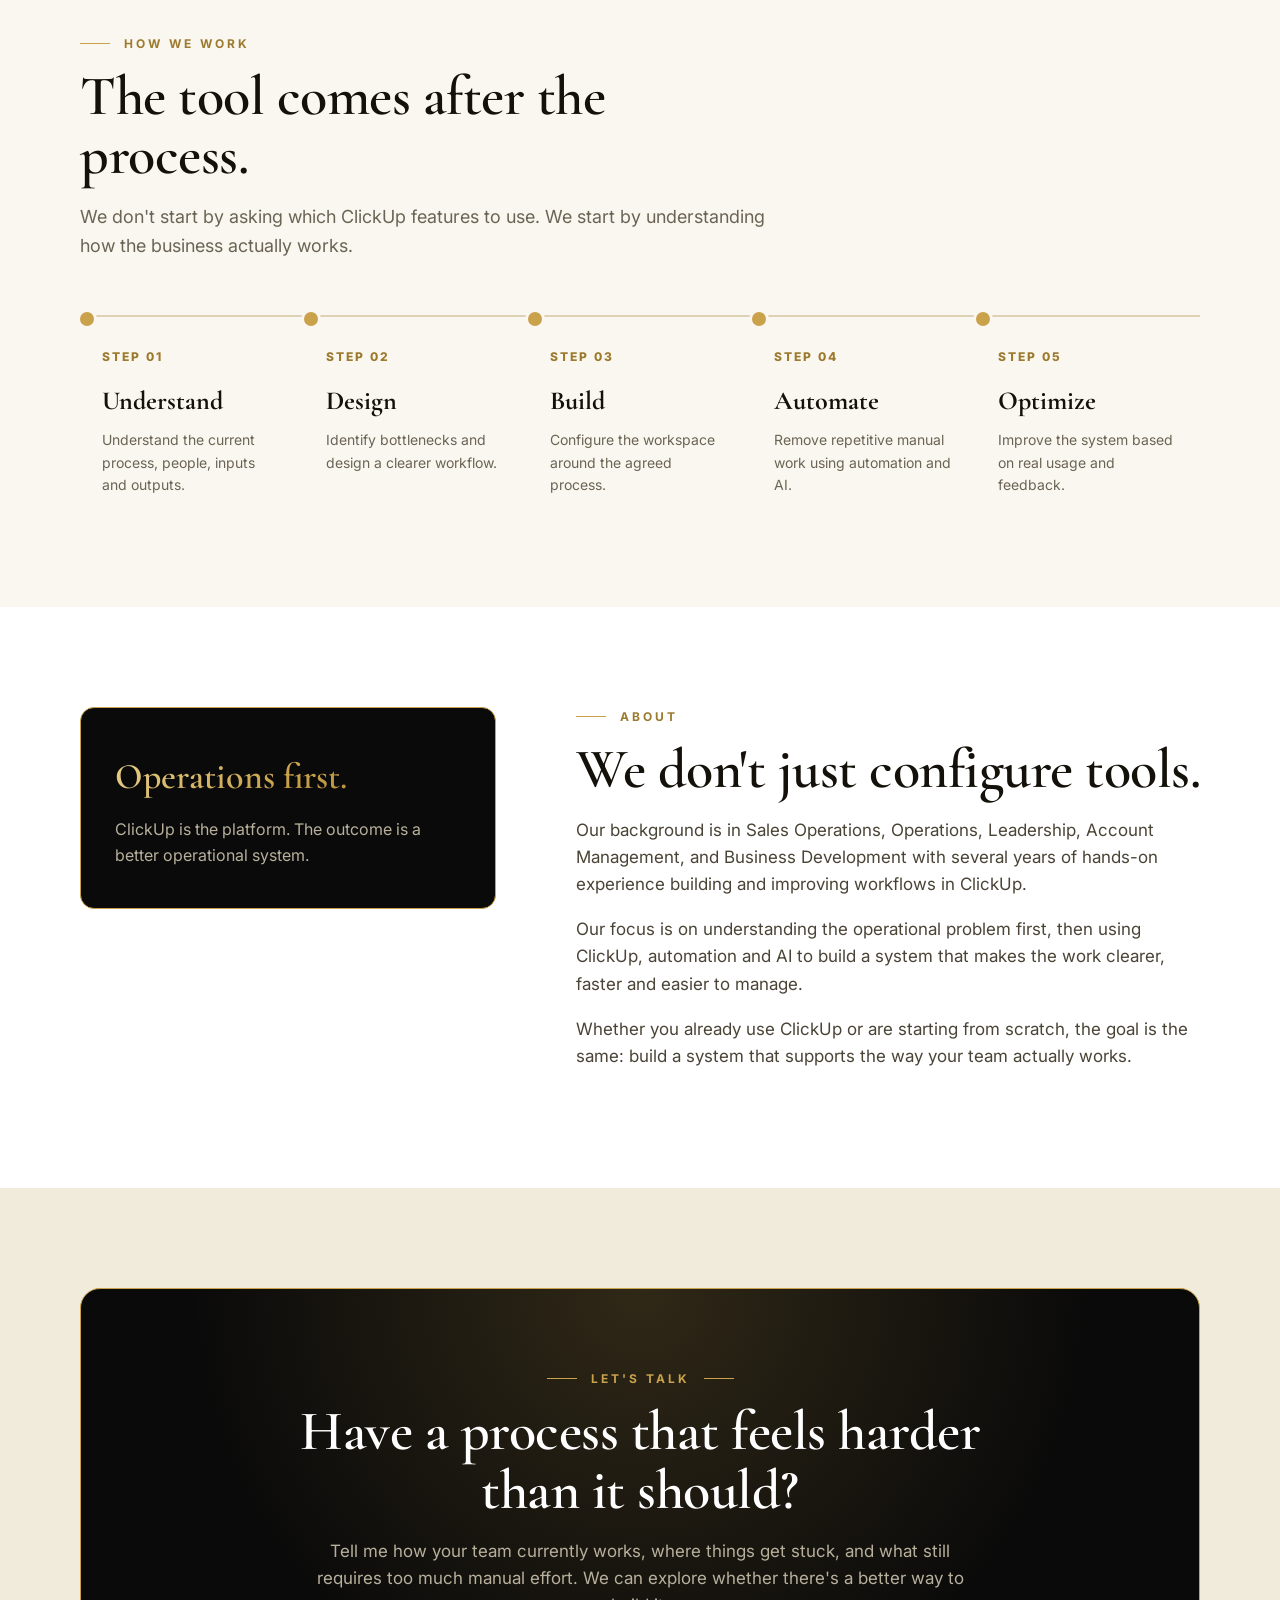
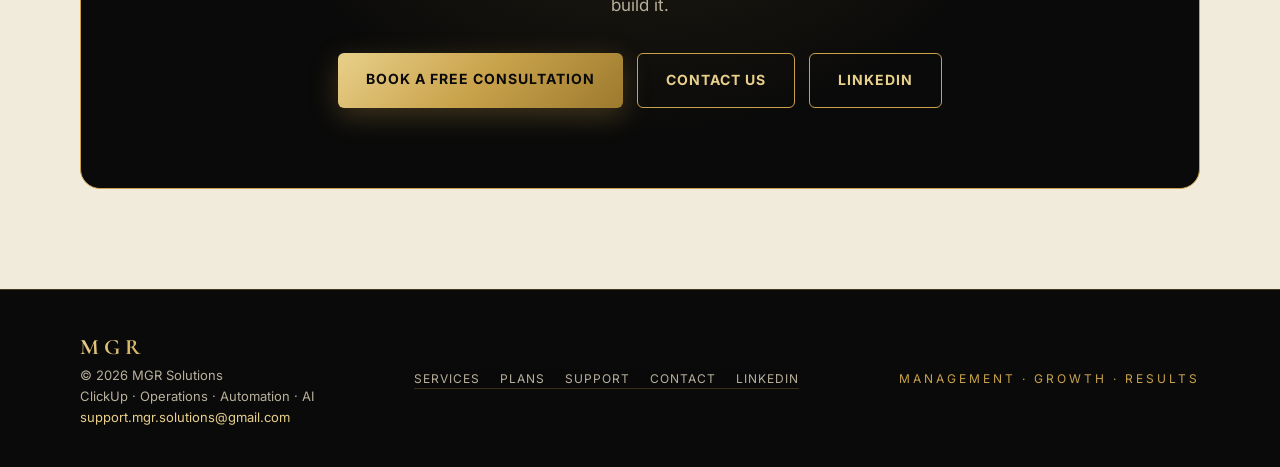
==== commit 578e6f7b: "Align Solutions with monogram edge" ====
--- a/index.html
+++ b/index.html
@@ -40,7 +40,7 @@
   <link href="https://fonts.googleapis.com/css2?family=Cormorant+Garamond:wght@500;600;700&family=Inter:wght@400;500;600;700;800&display=swap" rel="stylesheet">
 
   <!-- Shared styles (used by every page) -->
-  <link rel="stylesheet" href="styles.css?v=4">
+  <link rel="stylesheet" href="styles.css?v=5">
 
   <!-- Structured data: organisation identity (one definition site-wide) -->
   <script type="application/ld+json">
--- a/styles.css
+++ b/styles.css
@@ -77,15 +77,19 @@
   letter-spacing: 3px;
   text-transform: uppercase;
   color: var(--muted-light);
-  margin-top: -6px;
+  position: absolute;
+  left: 100%;
+  bottom: 1px;
+  margin: 0 0 0 4px;
   display: block;
   -webkit-text-fill-color: var(--muted-light);
   font-family: var(--sans);
   font-weight: 500;
-  text-align: center;
-}
-
-.logo-stack { display: flex; flex-direction: column; align-items: center; }
+  text-align: left;
+  white-space: nowrap;
+}
+
+.logo-stack { position: relative; display: flex; align-items: center; }
 
 .nav-links {
   display: flex;
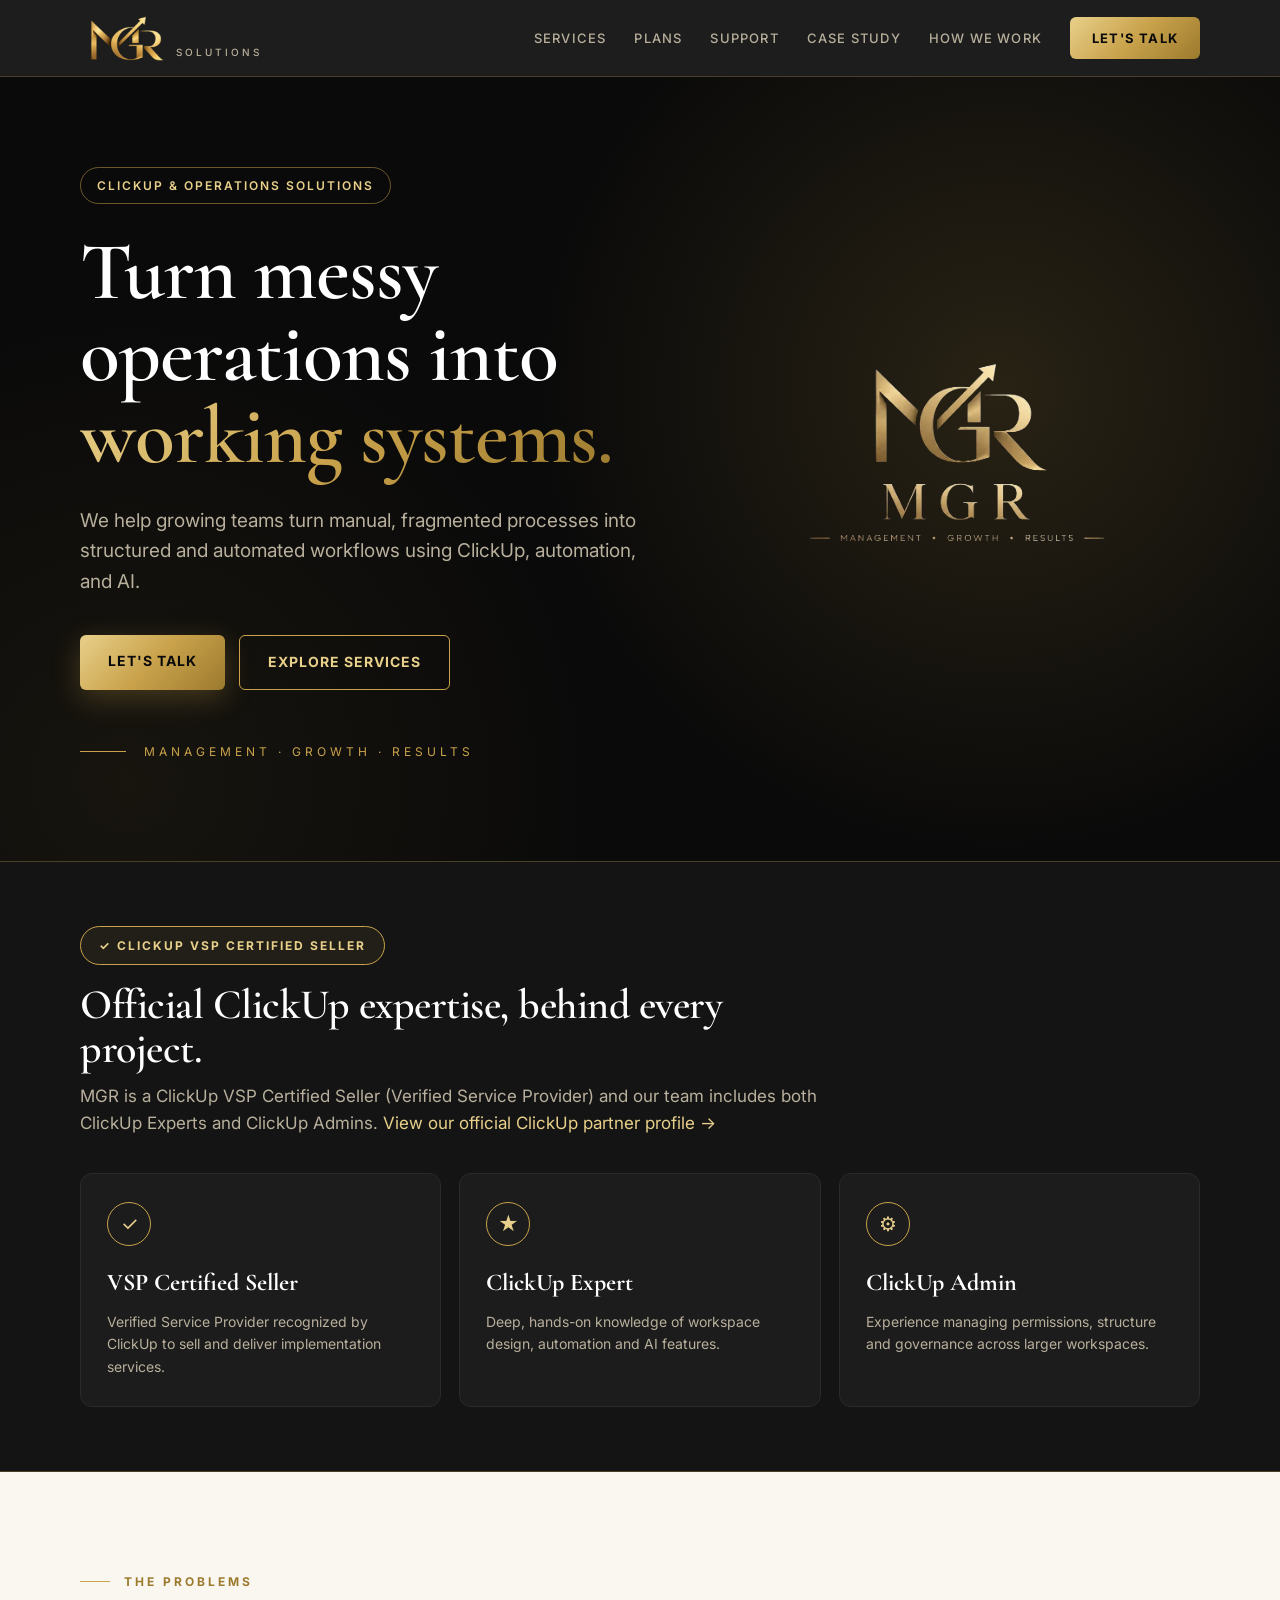
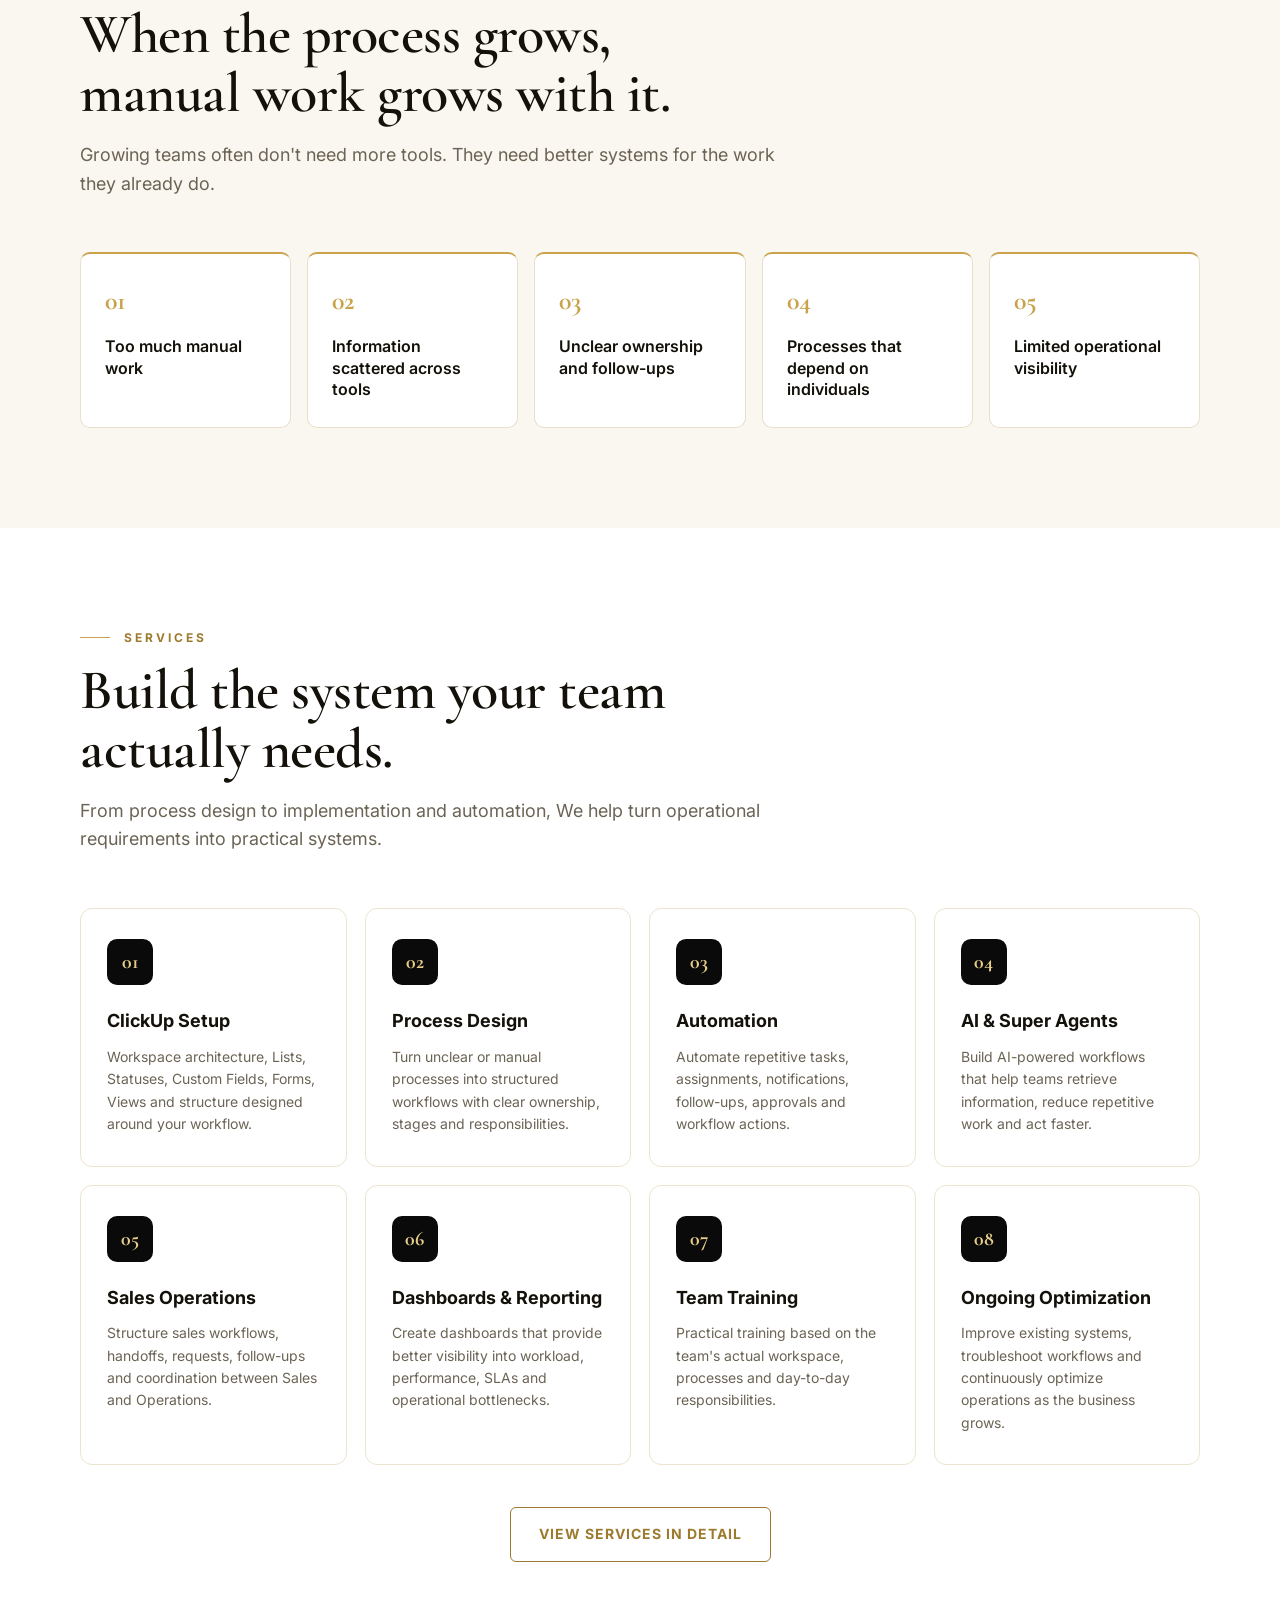
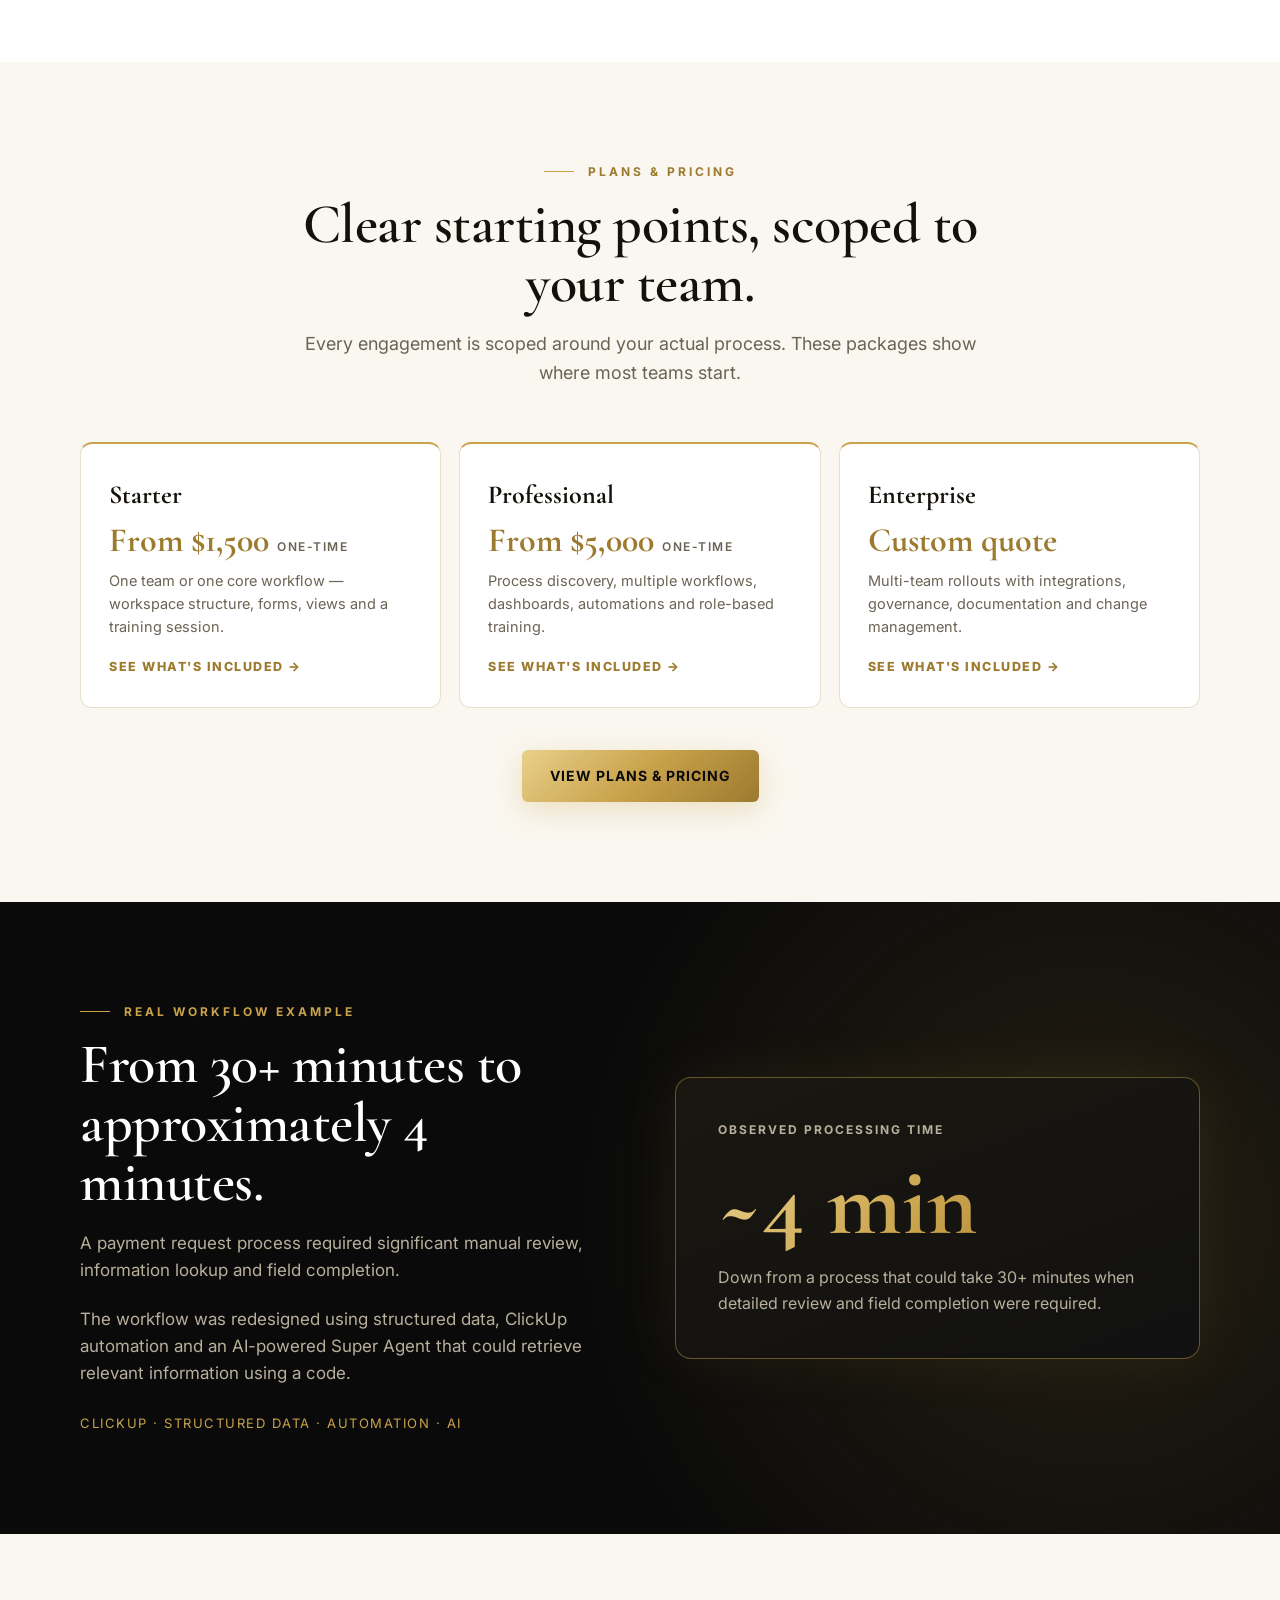
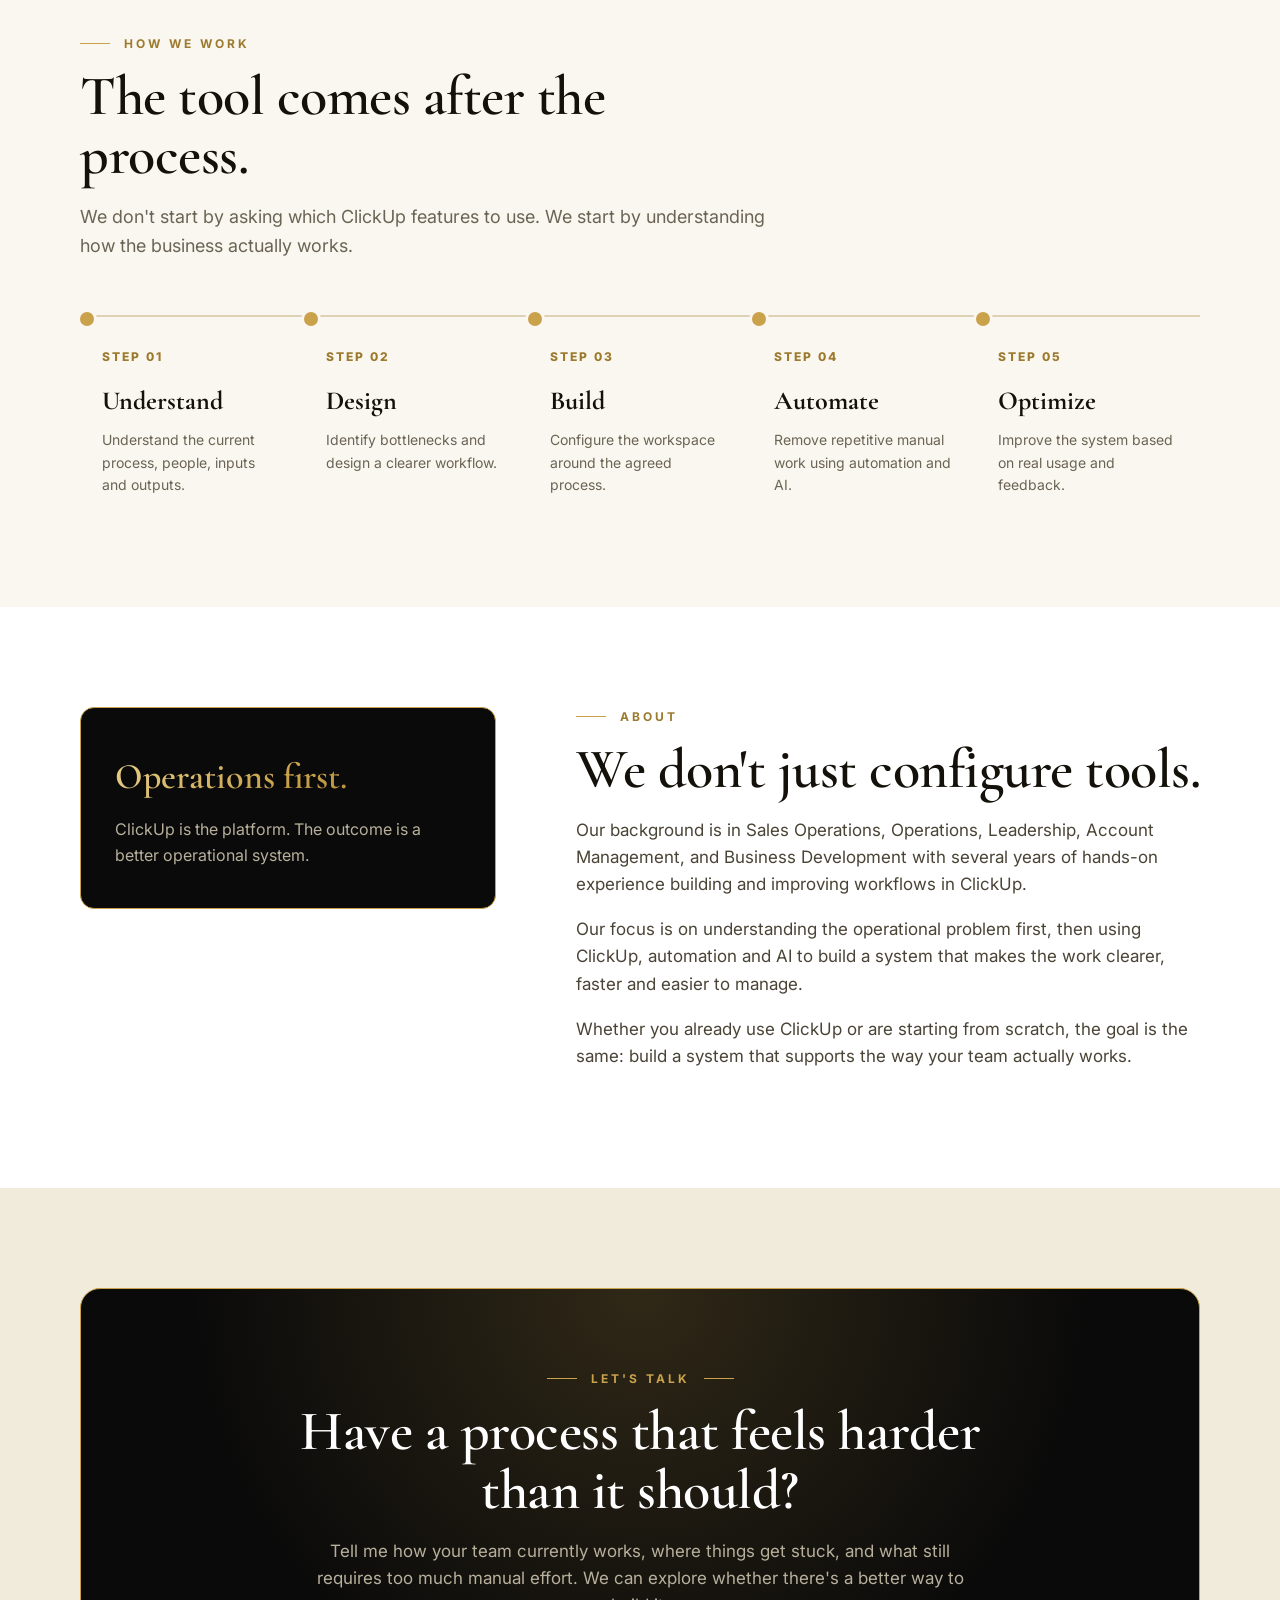
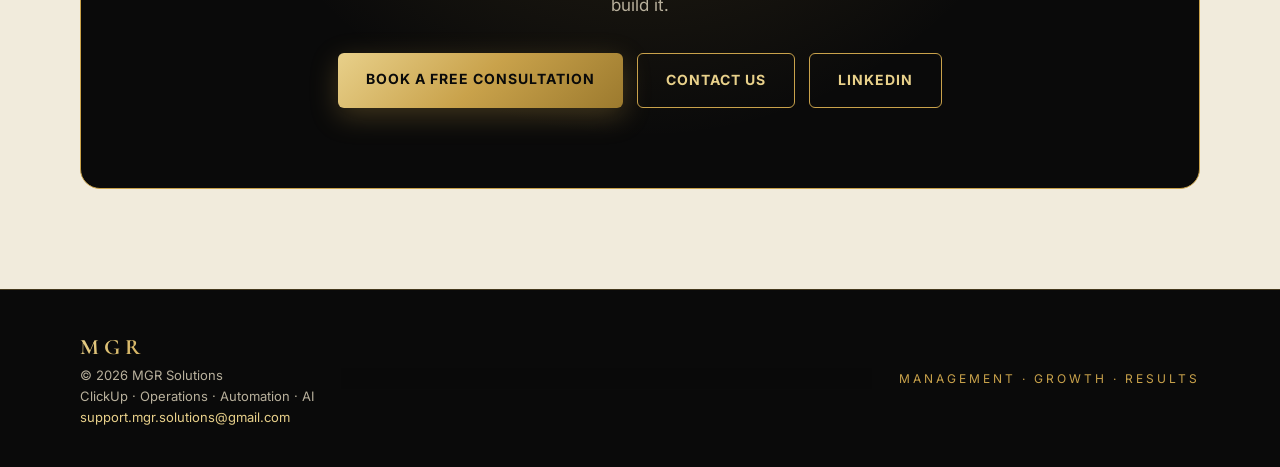
==== commit b8ea56cc: "Add ClickUp partner profile link to home page Link the MGR Operations Solutions ClickUp VSP listing " ====
--- a/index.html
+++ b/index.html
@@ -71,7 +71,8 @@
       }
     ],
     "sameAs": [
-      "https://www.linkedin.com/company/mgr-ops/"
+      "https://www.linkedin.com/company/mgr-ops/",
+      "https://clickup.com/partners/vsp/mgr-operations-solutions"
     ]
   }
   </script>
@@ -170,6 +171,7 @@
       <p>
         MGR is a ClickUp VSP Certified Seller (Verified Service Provider)
         and our team includes both ClickUp Experts and ClickUp Admins.
+        <a class="footer-email" href="https://clickup.com/partners/vsp/mgr-operations-solutions" target="_blank" rel="noopener">View our official ClickUp partner profile &rarr;</a>
       </p>
     </div>
 
@@ -543,6 +545,7 @@
         <a href="support.html">Support</a>
         <a href="#contact">Contact</a>
         <a href="https://www.linkedin.com/company/mgr-ops/home/?viewAsMember=true" target="_blank" rel="noopener">LinkedIn</a>
+        <a href="https://clickup.com/partners/vsp/mgr-operations-solutions" target="_blank" rel="noopener">ClickUp Partner</a>
       </nav>
 
       <div class="footer-tagline">Management · Growth · Results</div>
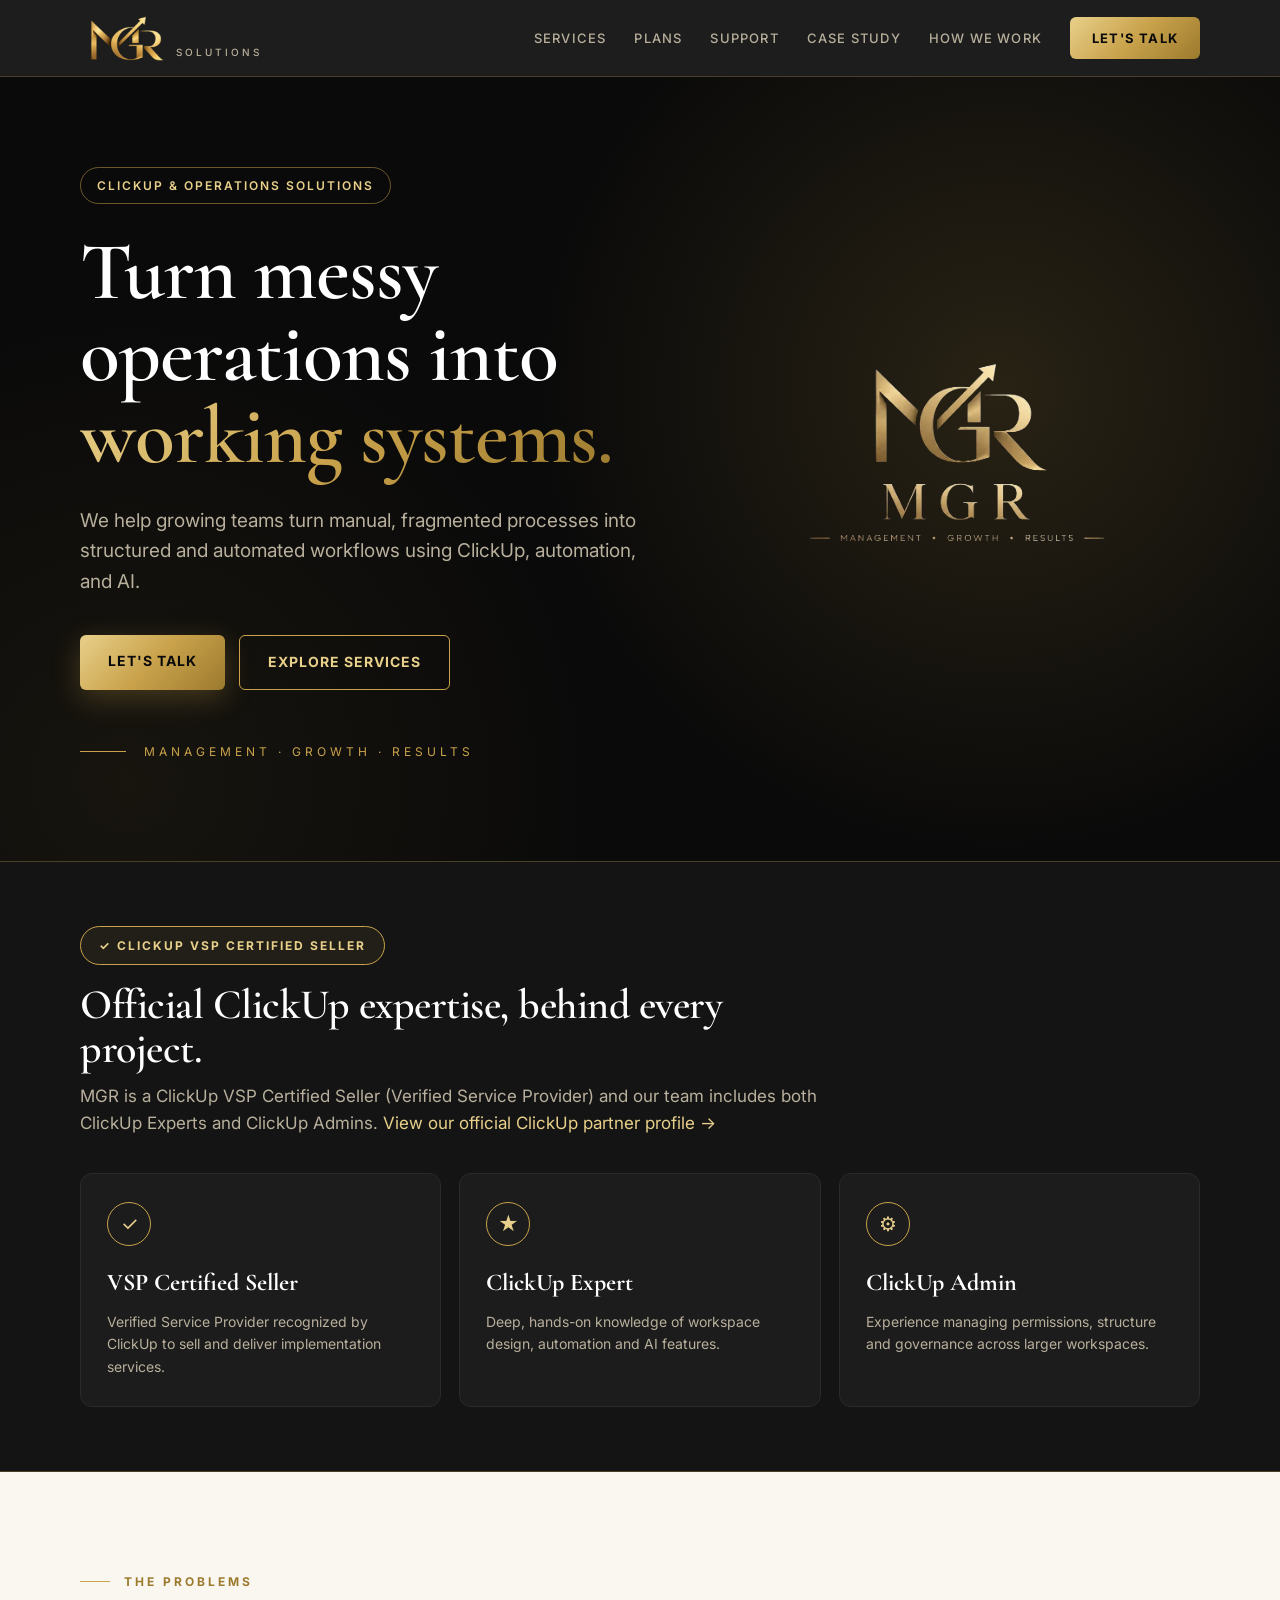
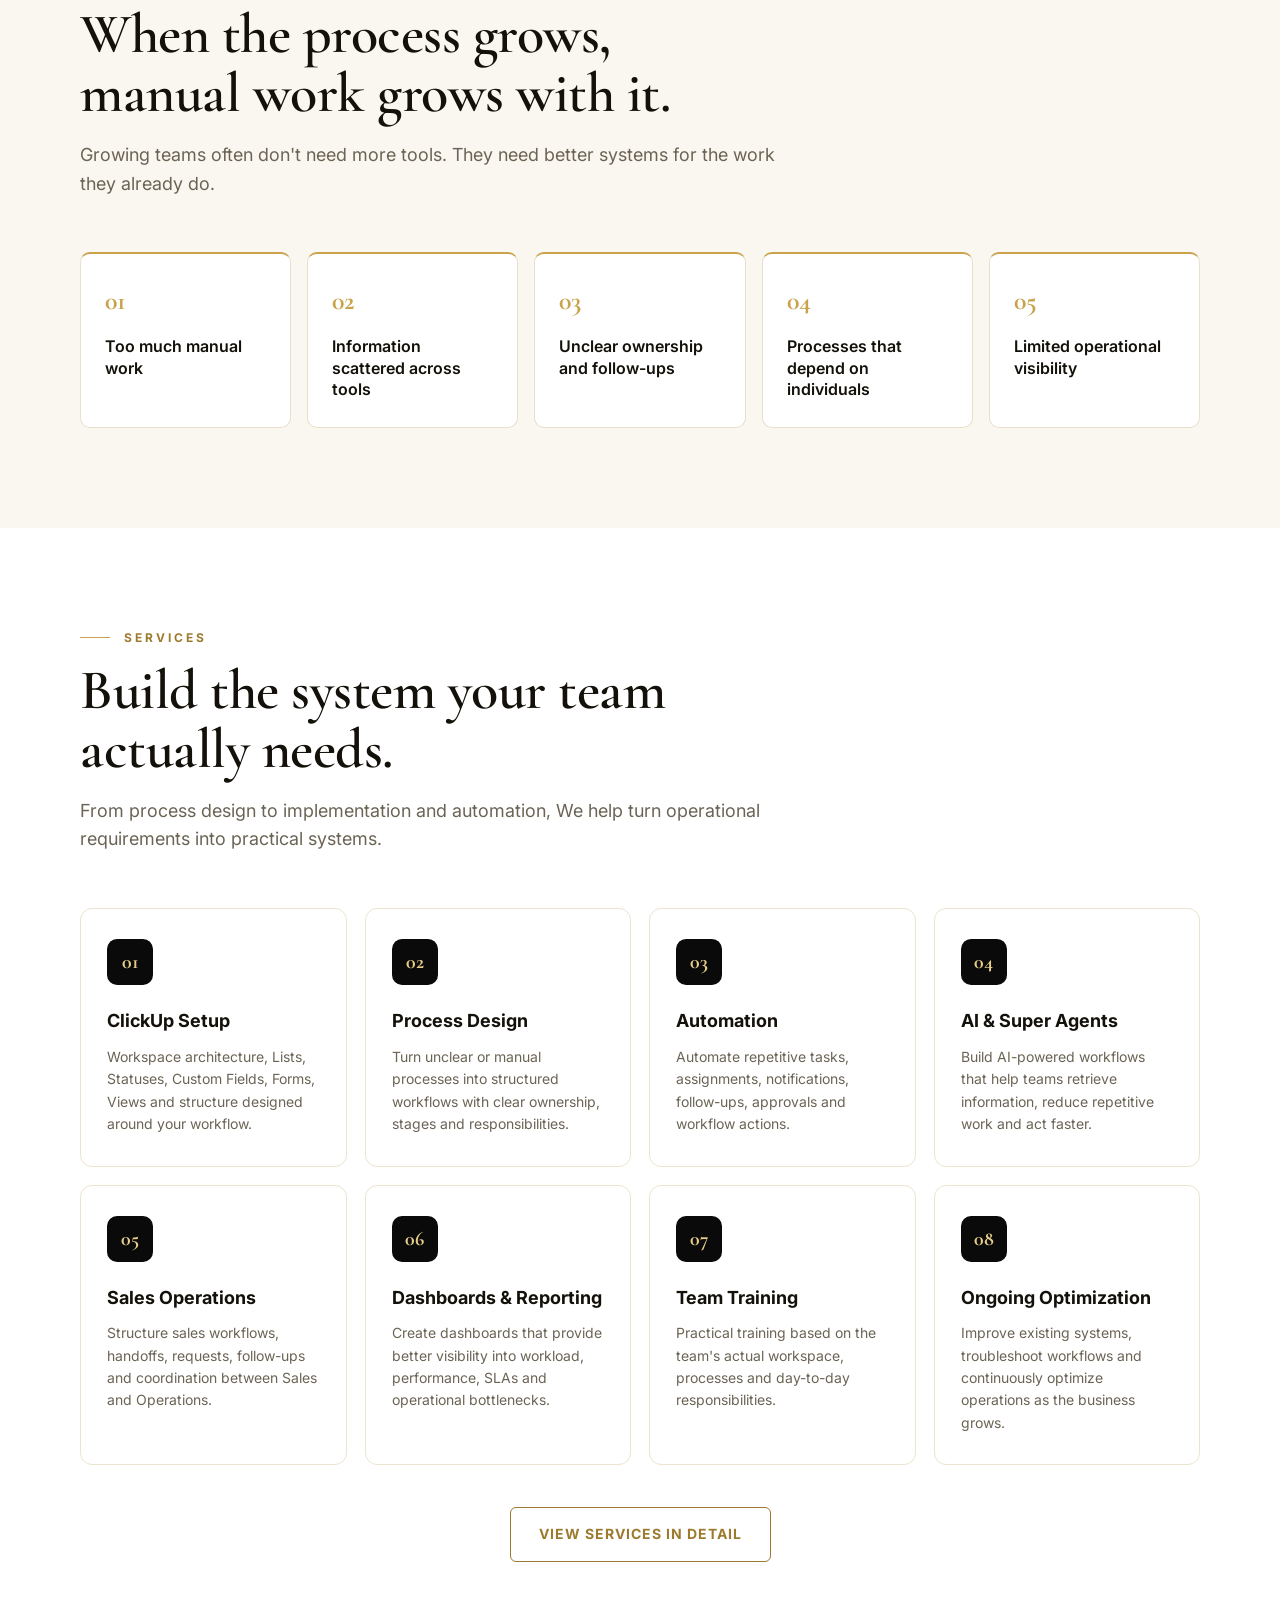
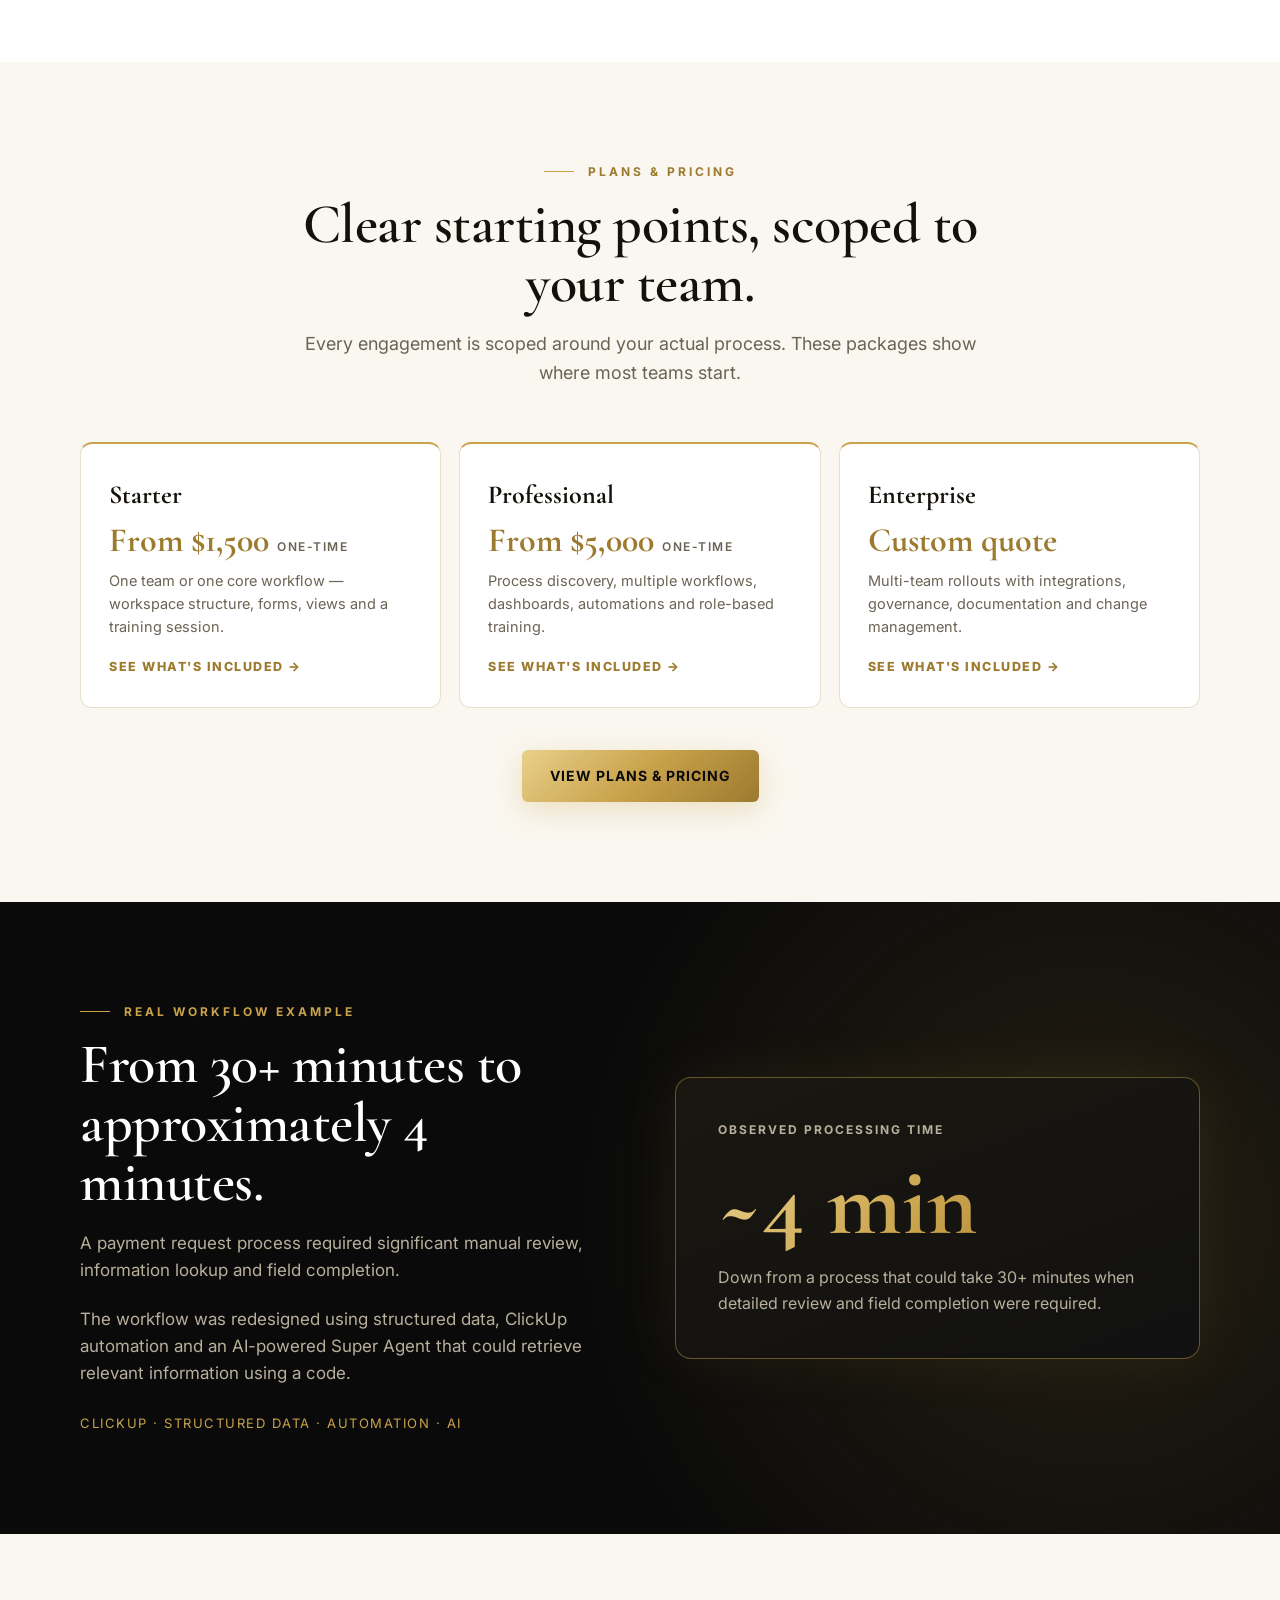
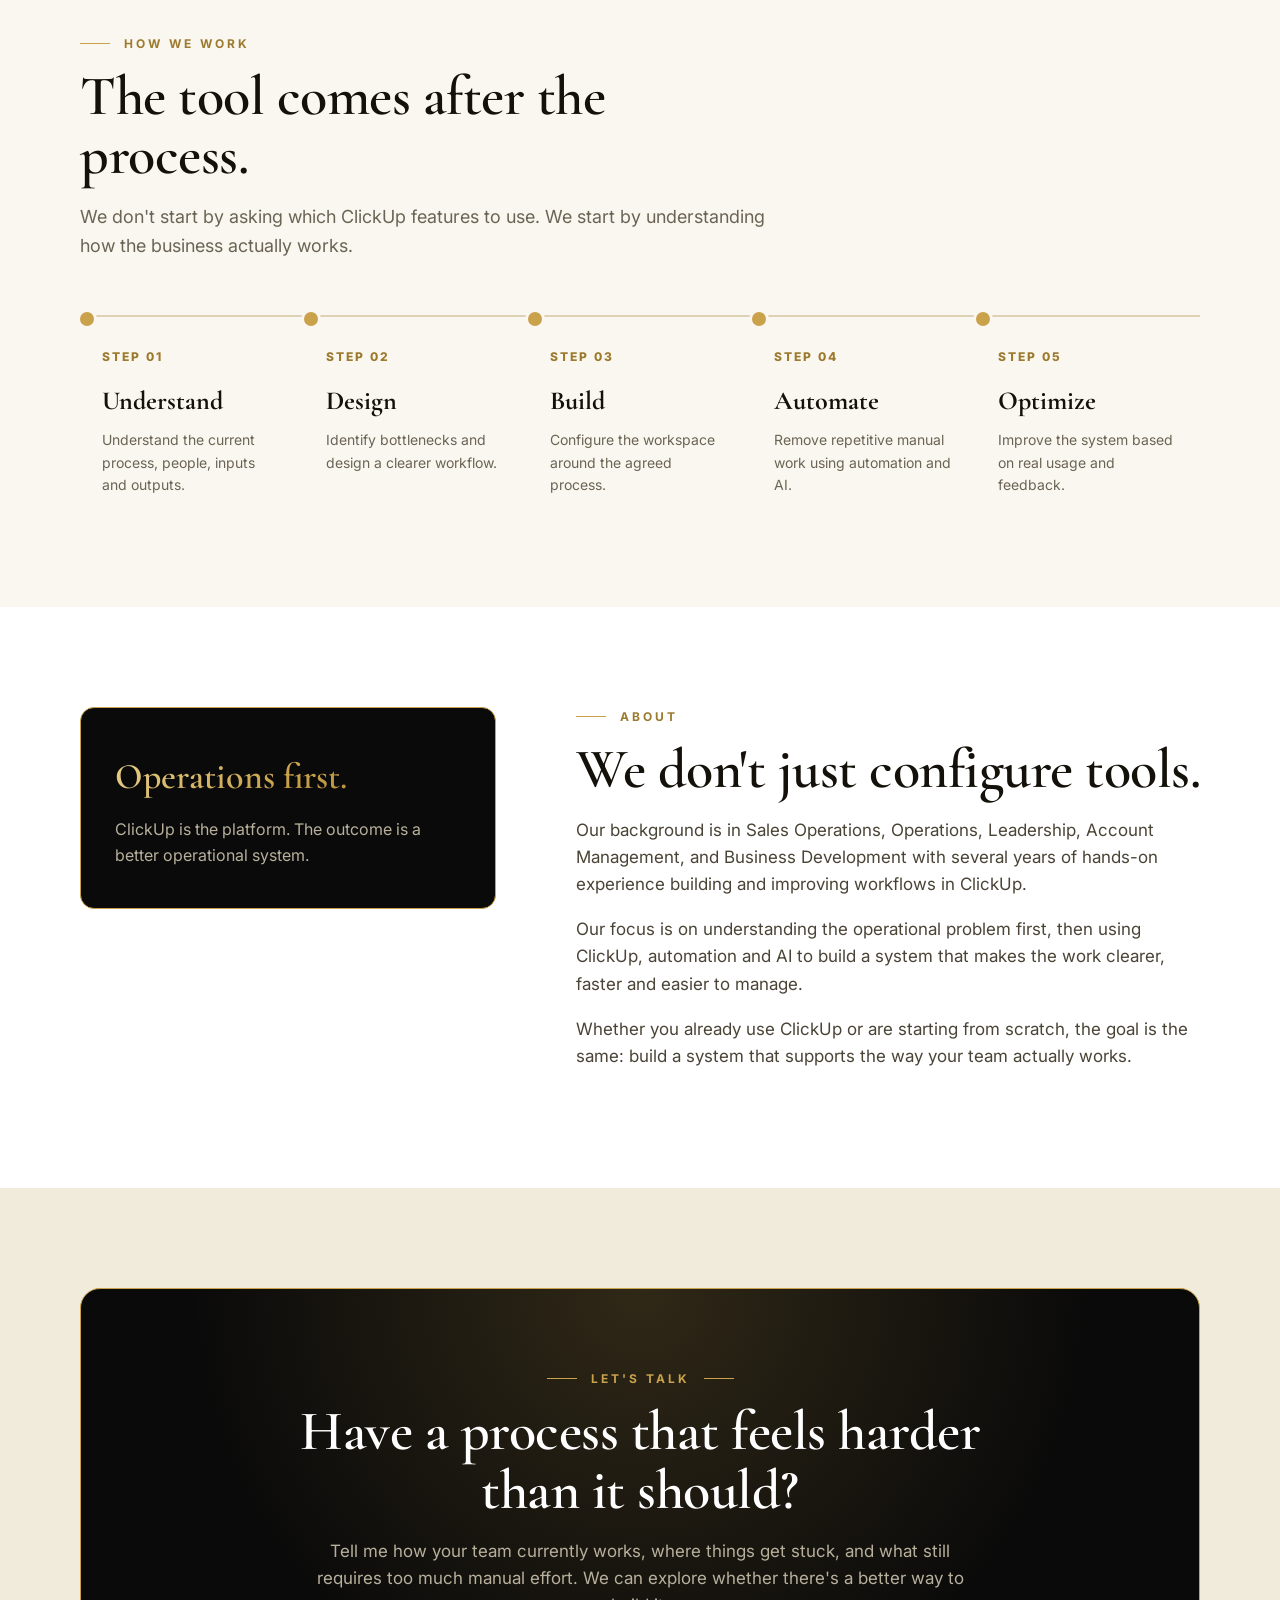
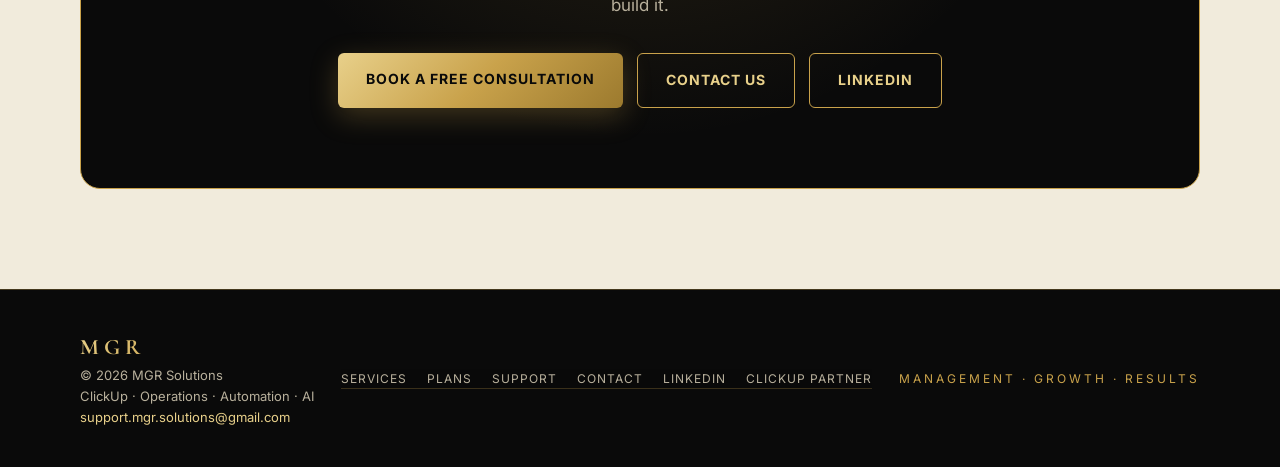
==== commit 7dbf426e: "Use MGR monogram favicon across all website pages" ====
--- a/index.html
+++ b/index.html
@@ -29,10 +29,10 @@
   <meta name="twitter:image" content="https://mgr-operations.github.io/og-image.jpg">
   <meta name="twitter:image:alt" content="MGR Solutions — Management · Growth · Results">
 
-  <!-- Favicon (gold M on black) -->
-  <link rel="icon" type="image/png" sizes="512x512" href="favicon.png?v=2">
-  <link rel="shortcut icon" href="favicon.png?v=2">
-  <link rel="apple-touch-icon" href="favicon.png?v=2">
+  <!-- Favicon (MGR gold monogram) -->
+  <link rel="icon" type="image/png" href="favicon.png?v=3">
+  <link rel="shortcut icon" href="favicon.png?v=3">
+  <link rel="apple-touch-icon" href="favicon.png?v=3">
 
   <!-- Fonts -->
   <link rel="preconnect" href="https://fonts.googleapis.com">
